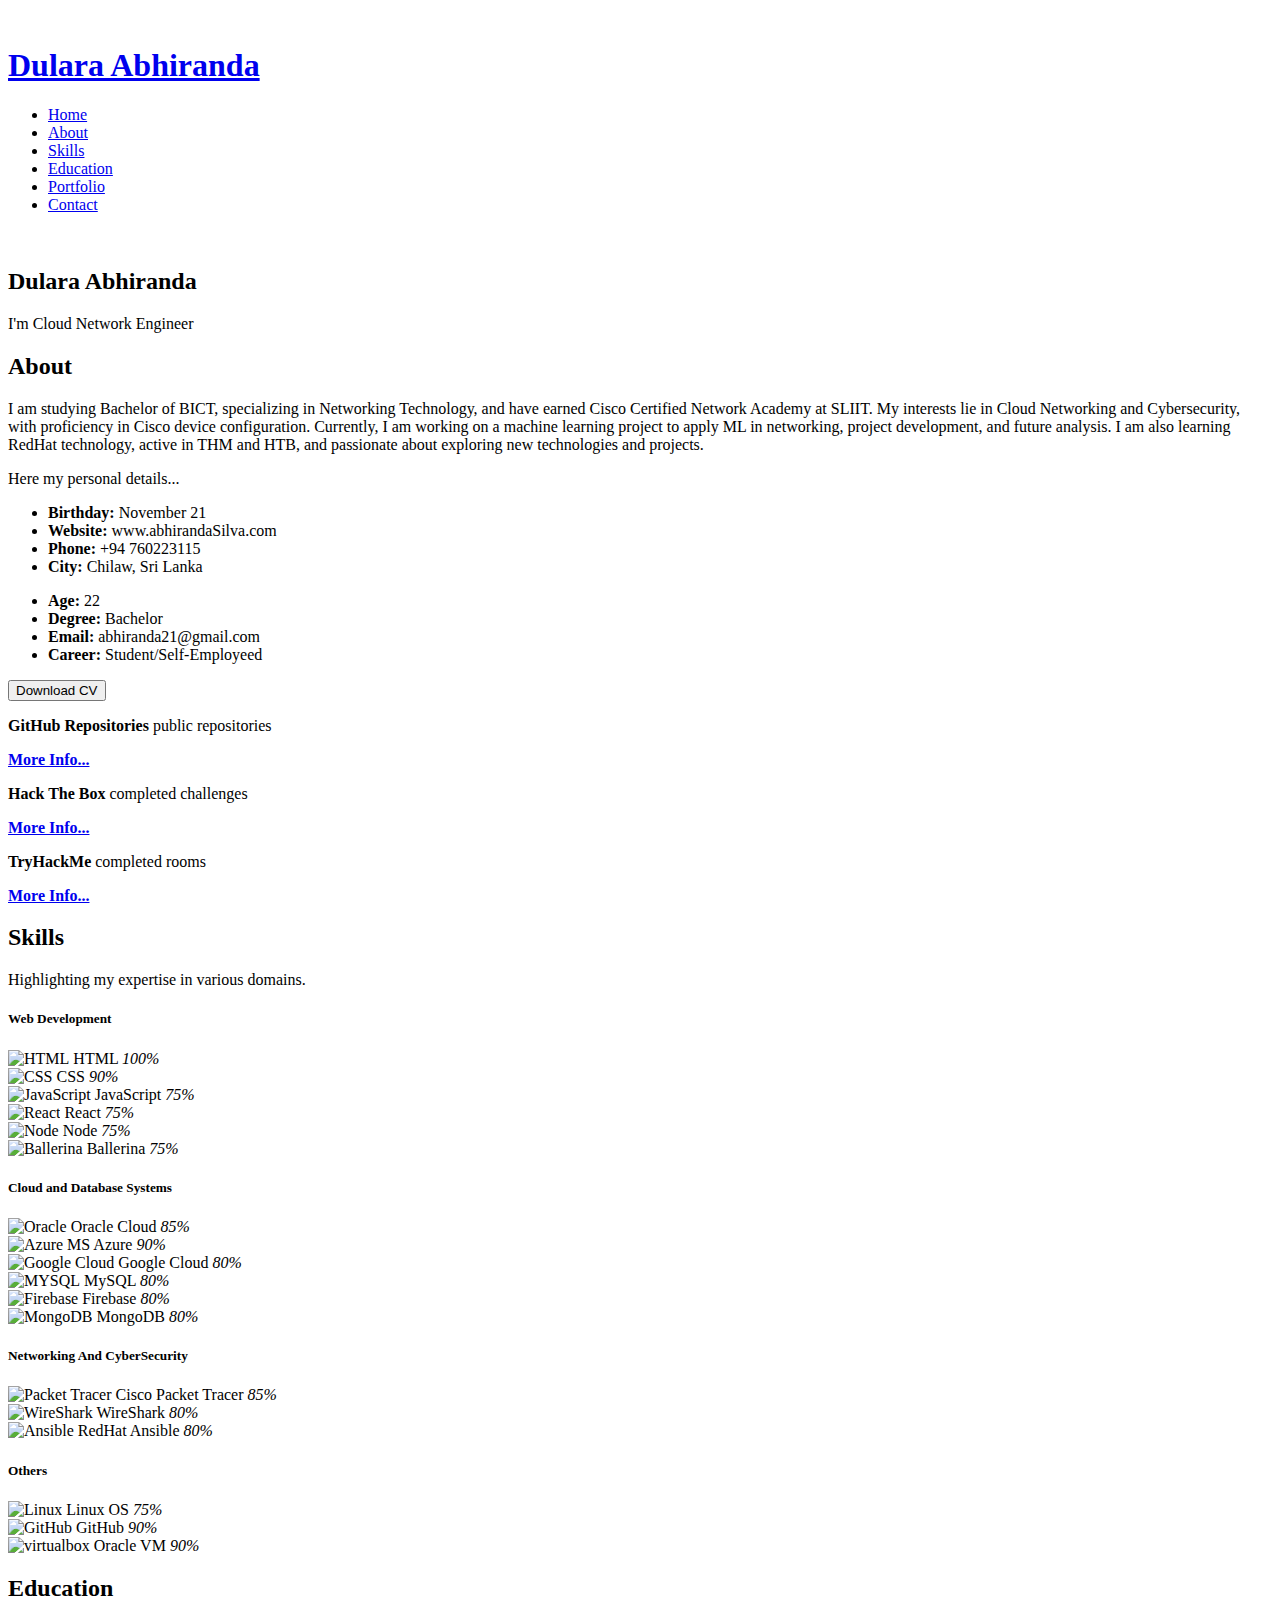
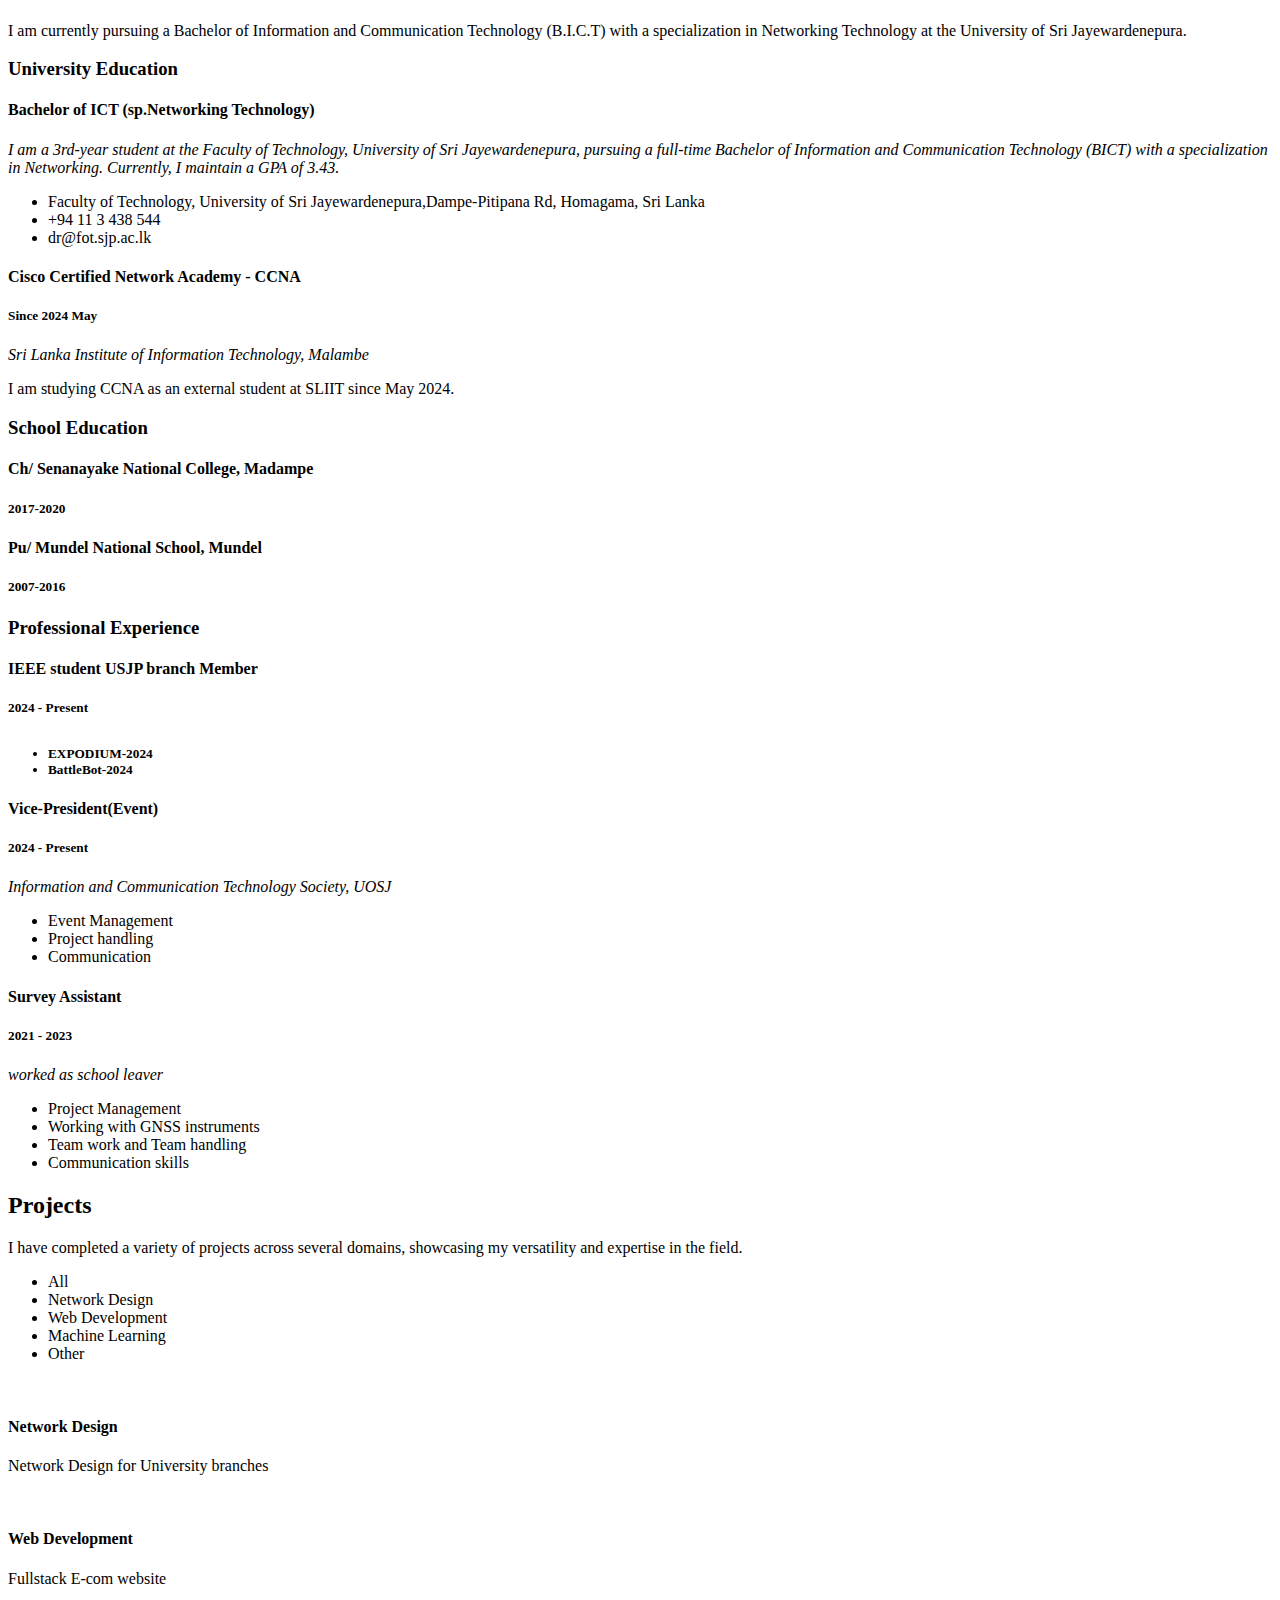
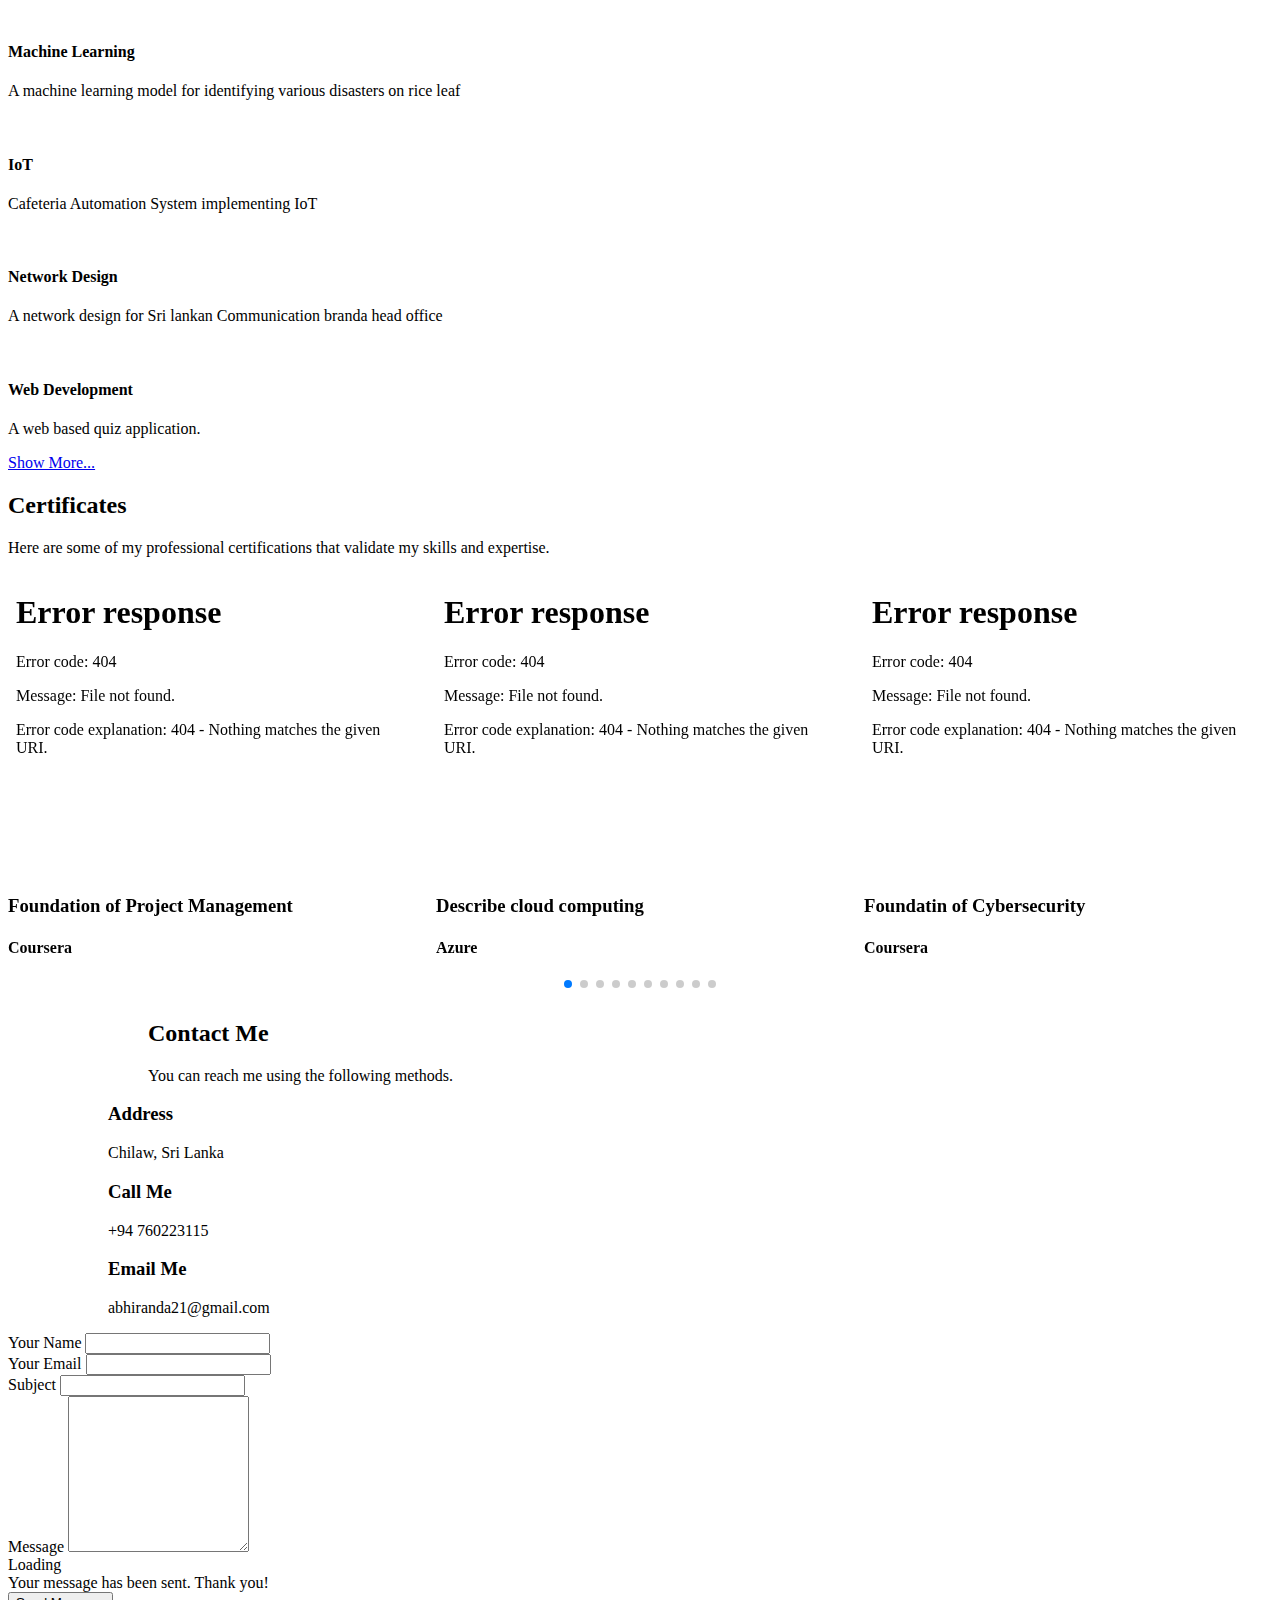
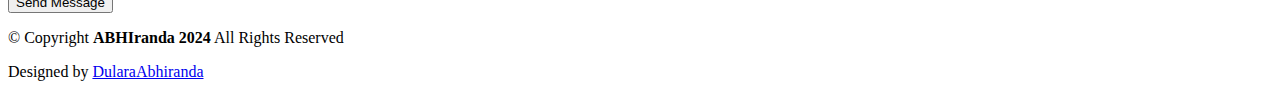
==== index.html @ ed1c3427 "Add files via upload" ====
<!DOCTYPE html>
<html lang="en">

<head>
  <meta charset="utf-8">
  <meta content="width=device-width, initial-scale=1.0" name="viewport">
  <title>Dulara Abhiranda</title>
  <meta content="" name="description">
  <meta content="" name="keywords">

  <!-- Favicons -->
  <link href="assets/img/letterD.png" rel="icon">
  <link href="assets/img/letterD.png" rel="letterD">

  <!-- Fonts -->
  <link href="https://fonts.googleapis.com" rel="preconnect">
  <link href="https://fonts.gstatic.com" rel="preconnect" crossorigin>
  <link href="https://fonts.googleapis.com/css2?family=Roboto:ital,wght@0,100;0,300;0,400;0,500;0,700;0,900;1,100;1,300;1,400;1,500;1,700;1,900&family=Poppins:ital,wght@0,100;0,200;0,300;0,400;0,500;0,600;0,700;0,800;0,900;1,100;1,200;1,300;1,400;1,500;1,600;1,700;1,800;1,900&family=Raleway:ital,wght@0,100;0,200;0,300;0,400;0,500;0,600;0,700;0,800;0,900;1,100;1,200;1,300;1,400;1,500;1,600;1,700;1,800;1,900&display=swap" rel="stylesheet">

  <!-- Vendor CSS Files -->
  <link href="assets/vendor/bootstrap/css/bootstrap.min.css" rel="stylesheet">
  <link href="assets/vendor/bootstrap-icons/bootstrap-icons.css" rel="stylesheet">
  <link href="assets/vendor/aos/aos.css" rel="stylesheet">
  <link href="assets/vendor/glightbox/css/glightbox.min.css" rel="stylesheet">
  <link href="assets/vendor/swiper/swiper-bundle.min.css" rel="stylesheet">

  <!-- Main CSS File -->
  <link href="assets/css/main.css" rel="stylesheet">

  <link rel="stylesheet" href="https://cdn.rawgit.com/michalsnik/aos/2.1.1/dist/aos.css" />

  <link rel="stylesheet" href="https://unpkg.com/swiper/swiper-bundle.min.css" />
  <script src="https://unpkg.com/swiper/swiper-bundle.min.js"></script>



</head>

<body class="index-page">

  <header id="header" class="header dark-background d-flex flex-column">
    <i class="header-toggle d-xl-none bi bi-list"></i>

    <div class="profile-img">
      <img src="assets/img/my-profile-img.jpg" alt="" class="img-fluid rounded-circle">
    </div>

    <a href="index.html" class="logo d-flex align-items-center justify-content-center">
      <!-- Uncomment the line below if you also wish to use an image logo -->
      <!-- <img src="assets/img/logo.png" alt=""> -->
      <h1 class="sitename">Dulara Abhiranda</h1>
    </a>

    <div class="social-links text-center">
      <a href="https://www.linkedin.com/in/dularaabhiranda21/" class="linkedin"><i class="bi bi-linkedin"></i></a>
      <a href="https://github.com/DularaAbhiranda" class="github"><i class="bi bi-github"></i></a>
      <a href="https://www.facebook.com/md.abhi.14418" class="facebook"><i class="bi bi-facebook"></i></a>
    </div>

    <nav id="navmenu" class="navmenu">
      <ul>
        <li><a href="#hero" class="active"><i class="bi bi-house navicon"></i>Home</a></li>
        <li><a href="#about"><i class="bi bi-person navicon"></i> About</a></li>
        <li><a href="#skills"><i class="bi bi-gear-fill navicon"></i> Skills</a></li>
        <li><a href="#resume"><i class="bi bi-file-earmark-text navicon"></i> Education</a></li>
        <li><a href="#portfolio"><i class="bi bi-briefcase-fill navicon"></i> Portfolio</a></li>
        <li><a href="#contact"><i class="bi bi-telephone-fill navicon"></i> Contact</a></li>
      </ul>
    </nav>

  </header>

  <main class="main">

    <!-- Hero Section -->
    <section id="hero" class="hero section dark-background">

      <img src="assets/img/hero-bg.jpg" alt="" data-aos="fade-in" class="">

      <div class="container" data-aos="fade-up" data-aos-delay="100">
        <h2>Dulara Abhiranda</h2>
        <p>I'm <span class="typed" data-typed-items="Cloud Network Engineer, Developer, Machine Learning Enthusiast, THM & HTB Player">Cloud Network Engineer</span><span class="typed-cursor typed-cursor--blink" aria-hidden="true"></span><span class="typed-cursor typed-cursor--blink" aria-hidden="true"></span></p>
      </div>

    </section><!-- /Hero Section -->

    <!-- About Section -->
    <section id="about" class="about section">

      <!-- Section Title -->
      <div class="container section-title" data-aos="fade-up">
        <h2>About</h2>
        <p>I am studying Bachelor of BICT, specializing in Networking Technology, and have earned Cisco Certified Network Academy at SLIIT. 
          My interests lie in Cloud Networking and Cybersecurity, with proficiency in Cisco device configuration. Currently, I am working on a machine learning project to apply 
          ML in networking, project development, and future analysis. I am also learning RedHat technology, active in THM and HTB, and passionate about exploring new technologies 
          and projects.</p>
      </div>
      <!-- End Section Title -->

      <div class="container" data-aos="fade-up" data-aos-delay="100">

        <div class="row gy-5 justify-content-center">
          <div class="col-lg-20 content">
            <p class="fst-italic py-3">
              Here my personal details...
            </p>
            <div class="row">
              <div class="col-lg-4">
                <ul>
                  <li><i class="bi bi-chevron-right"></i> <strong>Birthday:</strong> <span>November 21</span></li>
                  <li><i class="bi bi-chevron-right"></i> <strong>Website:</strong> <span>www.abhirandaSilva.com</span></li>
                  <li><i class="bi bi-chevron-right"></i> <strong>Phone:</strong> <span>+94 760223115</span></li>
                  <li><i class="bi bi-chevron-right"></i> <strong>City:</strong> <span>Chilaw, Sri Lanka</span></li>
                </ul>
              </div>
              <div class="col-lg-6">
                <ul>
                  <li><i class="bi bi-chevron-right"></i> <strong>Age:</strong> <span>22</span></li>
                  <li><i class="bi bi-chevron-right"></i> <strong>Degree:</strong> <span>Bachelor</span></li>
                  <li><i class="bi bi-chevron-right"></i> <strong>Email:</strong> <span>abhiranda21@gmail.com</span></li>
                  <li><i class="bi bi-chevron-right"></i> <strong>Career:</strong> <span>Student/Self-Employeed</span></li>
                </ul>
              </div>
            </div>
            <p class="py-2 text-center">
              <a href="assets/Dulara Abhiranda.pdf" download="Dulara Abhiranda CV" class="download-btn">
                  <button class="btn-download">Download CV</button>
              </a>
            </p>
                     
          </div>
        </div>

      </div>

    </section>
    <!-- /About Section -->

     <!-- Stats Section -->
      <section id="stats" class="stats section">
        <div class="container" data-aos="fade-up" data-aos-delay="100">
          <div class="row gy-4">
            <div class="col-lg-4 col-md-6">
              <div class="stats-item">
                <i class="bi bi-github"></i>
                <span data-purecounter-start="0" data-purecounter-end="34" data-purecounter-duration="1" class="purecounter"></span>
                <p><strong>GitHub Repositories</strong> <span>public repositories</span></p>
                <p><strong><a href="https://github.com/DularaAbhiranda?tab=repositories">More Info...</a></strong> 

              </div>
            </div><!-- End GitHub Stats Item -->

            <div class="col-lg-4 col-md-6">
              <div class="stats-item">
                <i class="bi bi-box"></i>
                <span data-purecounter-start="0" data-purecounter-end="10" data-purecounter-duration="1" class="purecounter"></span>
                <p><strong>Hack The Box</strong> <span>completed challenges</span></p>
                <p><strong><a href="https://academy.hackthebox.com/my-certificates">More Info...</a></strong> 
              </div>
            </div><!-- End Hack The Box Stats Item -->

            <div class="col-lg-4 col-md-6">
              <div class="stats-item">
                <i class="bi bi-lightbulb"></i>
                <span data-purecounter-start="0" data-purecounter-end="5" data-purecounter-duration="1" class="purecounter"></span>
                <p><strong>TryHackMe</strong> <span>completed rooms</span></p>
                <p><strong><a href="https://tryhackme.com/r/p/Abhiranda">More Info...</a></strong> 
              </div>
            </div><!-- End TryHackMe Stats Item -->
          </div>
        </div>
      </section>
    <!-- /Stats Section -->

    <!-- /Stats Section -->


    <!-- Skills Section -->

    <section id="skills" class="skills section light-background">
      <!-- Section Title -->
      <div class="container section-title" data-aos="fade-up">
        <h2>Skills</h2>
        <p>Highlighting my expertise in various domains.</p>
      </div><!-- End Section Title -->

      <div class="container" data-aos="fade-up" data-aos-delay="100">
        <div class="row skills-content skills-animation">
          <!-- Web Development Card -->
          <div class="col-lg-6">
            <div class="card skill-card">
              <div class="card-body">
                <h5 class="card-title">Web Development</h5>
                <div class="progress">
                  <span class="skill">
                    <img src="assets/img/icons/html.png" alt="HTML" class="skill-logo">
                    <span>HTML</span> 
                    <i class="val">100%</i>
                  </span>
                  <div class="progress-bar-wrap">
                    <div class="progress-bar" role="progressbar" aria-valuenow="100" aria-valuemin="0" aria-valuemax="100"></div>
                  </div>
                </div>
                <div class="progress">
                  <span class="skill">
                    <img src="assets/img/icons/CSS.png" alt="CSS" class="skill-logo">
                    <span>CSS</span> 
                    <i class="val">90%</i>
                  </span>
                  <div class="progress-bar-wrap">
                    <div class="progress-bar" role="progressbar" aria-valuenow="90" aria-valuemin="0" aria-valuemax="100"></div>
                  </div>
                </div>
                <div class="progress">
                  <span class="skill">
                    <img src="assets/img/icons/java-script.png" alt="JavaScript" class="skill-logo">
                    <span>JavaScript</span> 
                    <i class="val">75%</i>
                  </span>
                  <div class="progress-bar-wrap">
                    <div class="progress-bar" role="progressbar" aria-valuenow="75" aria-valuemin="0" aria-valuemax="100"></div>
                  </div>
                </div>
                <div class="progress">
                  <span class="skill">
                    <img src="assets/img/icons/React.png" alt="React" class="skill-logo">
                    <span>React</span> 
                    <i class="val">75%</i>
                  </span>
                  <div class="progress-bar-wrap">
                    <div class="progress-bar" role="progressbar" aria-valuenow="75" aria-valuemin="0" aria-valuemax="100"></div>
                  </div>
                </div>
                <div class="progress">
                  <span class="skill">
                    <img src="assets/img/icons/node-js.png" alt="Node" class="skill-logo">
                    <span>Node</span> 
                    <i class="val">75%</i>
                  </span>
                  <div class="progress-bar-wrap">
                    <div class="progress-bar" role="progressbar" aria-valuenow="75" aria-valuemin="0" aria-valuemax="100"></div>
                  </div>
                </div>
                <div class="progress">
                  <span class="skill">
                    <img src="assets/img/icons/" alt="Ballerina" class="skill-logo">
                    <span>Ballerina</span> 
                    <i class="val">75%</i>
                  </span>
                  <div class="progress-bar-wrap">
                    <div class="progress-bar" role="progressbar" aria-valuenow="75" aria-valuemin="0" aria-valuemax="100"></div>
                  </div>
                </div>
              </div>
            </div>
          </div>
          <!-- End Web Development Card -->

          <!-- Cloud Card -->
          <div class="col-lg-6">
            <div class="card skill-card">
              <div class="card-body">
                <h5 class="card-title">Cloud and Database Systems</h5>
                <div class="progress">
                  <span class="skill">
                    <img src="assets/img/icons/oracle.png" alt="Oracle" class="skill-logo">
                    <span>Oracle Cloud</span> 
                    <i class="val">85%</i>
                  </span>
                  <div class="progress-bar-wrap">
                    <div class="progress-bar" role="progressbar" aria-valuenow="85" aria-valuemin="0" aria-valuemax="100"></div>
                  </div>
                </div>
                <div class="progress">
                  <span class="skill">
                    <img src="assets/img/icons/azure.png" alt="Azure" class="skill-logo">
                    <span>MS Azure</span> 
                    <i class="val">90%</i>
                  </span>
                  <div class="progress-bar-wrap">
                    <div class="progress-bar" role="progressbar" aria-valuenow="90" aria-valuemin="0" aria-valuemax="100"></div>
                  </div>
                </div>
                <div class="progress">
                  <span class="skill">
                    <img src="assets/img/icons/google-cloud.png" alt="Google Cloud" class="skill-logo">
                    <span>Google Cloud</span> 
                    <i class="val">80%</i>
                  </span>
                  <div class="progress-bar-wrap">
                    <div class="progress-bar" role="progressbar" aria-valuenow="80" aria-valuemin="0" aria-valuemax="100"></div>
                  </div>
                </div>
                <div class="progress">
                  <span class="skill">
                    <img src="assets/img/icons/mysql.png" alt="MYSQL" class="skill-logo">
                    <span>MySQL</span> 
                    <i class="val">80%</i>
                  </span>
                  <div class="progress-bar-wrap">
                    <div class="progress-bar" role="progressbar" aria-valuenow="80" aria-valuemin="0" aria-valuemax="100"></div>
                  </div>
                </div>
                <div class="progress">
                  <span class="skill">
                    <img src="assets/img/icons/Firebase.png" alt="Firebase" class="skill-logo">
                    <span>Firebase</span> 
                    <i class="val">80%</i>
                  </span>
                  <div class="progress-bar-wrap">
                    <div class="progress-bar" role="progressbar" aria-valuenow="80" aria-valuemin="0" aria-valuemax="100"></div>
                  </div>
                </div>
                <div class="progress">
                  <span class="skill">
                    <img src="assets/img/icons/MongoDB_Logo.svg" alt="MongoDB" class="skill-logo">
                    <span>MongoDB</span> 
                    <i class="val">80%</i>
                  </span>
                  <div class="progress-bar-wrap">
                    <div class="progress-bar" role="progressbar" aria-valuenow="80" aria-valuemin="0" aria-valuemax="100"></div>
                  </div>
                </div>
              </div>
            </div>
          </div>
          <!-- End Cloud Service Card -->

          <!-- Networking Card -->
          <div class="col-lg-6">
            <div class="card skill-card">
              <div class="card-body">
                <h5 class="card-title">Networking And CyberSecurity</h5>
                <div class="progress">
                  <span class="skill">
                    <img src="assets/\img/icons/packet tracer.png " alt="Packet Tracer" class="skill-logo">
                    <span>Cisco Packet Tracer</span> 
                    <i class="val">85%</i>
                  </span>
                  <div class="progress-bar-wrap">
                    <div class="progress-bar" role="progressbar" aria-valuenow="85" aria-valuemin="0" aria-valuemax="100"></div>
                  </div>
                </div>
                <div class="progress">
                  <span class="skill">
                    <img src="assets/img/icons/64px-Wireshark_icon_new.png" alt="WireShark" class="skill-logo">
                    <span>WireShark</span> 
                    <i class="val">80%</i>
                  </span>
                  <div class="progress-bar-wrap">
                    <div class="progress-bar" role="progressbar" aria-valuenow="80" aria-valuemin="0" aria-valuemax="100"></div>
                  </div>
                </div>
                <div class="progress">
                  <span class="skill">
                    <img src="assets/img/icons/red-hat-ansible-vector-logo.svg" alt="Ansible" class="skill-logo">
                    <span>RedHat Ansible</span> 
                    <i class="val">80%</i>
                  </span>
                  <div class="progress-bar-wrap">
                    <div class="progress-bar" role="progressbar" aria-valuenow="80" aria-valuemin="0" aria-valuemax="100"></div>
                  </div>
                </div>
              </div>
            </div>
          </div>
          <!-- Networking Card -->

          <!-- Others Card -->
          <div class="col-lg-6">
            <div class="card skill-card">
              <div class="card-body">
                <h5 class="card-title">Others</h5>
                <div class="progress">
                  <span class="skill">
                    <img src="assets/img/icons/linux.png" alt="Linux" class="skill-logo">
                    <span>Linux OS</span> 
                    <i class="val">75%</i>
                  </span>
                  <div class="progress-bar-wrap">
                    <div class="progress-bar" role="progressbar" aria-valuenow="75" aria-valuemin="0" aria-valuemax="100"></div>
                  </div>
                </div>
                <div class="progress">
                  <span class="skill">
                    <img src="assets/img/icons/github.png" alt="GitHub" class="skill-logo">
                    <span>GitHub</span> 
                    <i class="val">90%</i>
                  </span>
                  <div class="progress-bar-wrap">
                    <div class="progress-bar" role="progressbar" aria-valuenow="90" aria-valuemin="0" aria-valuemax="100"></div>
                  </div>
                </div>
                <div class="progress">
                  <span class="skill">
                    <img src="assets/img/icons/virtualbox.png" alt="virtualbox" class="skill-logo">
                    <span>Oracle VM</span> 
                    <i class="val">90%</i>
                  </span>
                  <div class="progress-bar-wrap">
                    <div class="progress-bar" role="progressbar" aria-valuenow="90" aria-valuemin="0" aria-valuemax="100"></div>
                  </div>
                </div>
              </div>
            </div>
          </div><!-- End Others Card -->
        </div>
      </div>
    </section>
    
    <!-- /Skills Section -->


    <!-- Resume Section -->
    <section id="resume" class="resume section">

      <!-- Section Title -->
      <div class="container section-title" data-aos="fade-up">
        <h2>Education</h2>
        <p>I am currently pursuing a Bachelor of Information and Communication Technology (B.I.C.T) with a specialization in Networking Technology at the University of Sri Jayewardenepura.</p>
      </div><!-- End Section Title -->

      <div class="container">

        <div class="row">

          <div class="col-lg-6" data-aos="fade-up" data-aos-delay="100">
            <h3 class="resume-title">University Education</h3>

            <!-- BICT Resume Item -->
            <div class="resume-item pb-0">
              <h4><b>Bachelor of ICT (sp.Networking Technology)</b></h4>
              <p><em>I am a 3rd-year student at the Faculty of Technology, University of Sri Jayewardenepura, pursuing a full-time Bachelor of Information and Communication Technology (BICT) with a specialization in Networking. Currently, I maintain a GPA of 3.43.</em></p>
              <ul>
                <li>Faculty of Technology, University of Sri Jayewardenepura,Dampe-Pitipana Rd, Homagama, Sri Lanka</li>
                <li>+94 11 3 438 544</li>
                <li>dr@fot.sjp.ac.lk</li>
              </ul>
            </div>
            <!-- BICT Resume Item -->

            <!-- Cisco Resume Item -->
            <div class="resume-item">
              <h4><b>Cisco Certified Network Academy - CCNA</b></h4>
              <h5>Since 2024 May</h5>
              <p><em>Sri Lanka Institute of Information Technology, Malambe </em></p>
              <p>I am studying CCNA as an external student at SLIIT since May 2024.</p>
            </div>
            <!-- Cisco Resume Item -->

            <!-- School Resume Item -->
            <h3 class="resume-title">School Education</h3>

            <div class="resume-item">
              <h4>Ch/ Senanayake National College, Madampe</h4>
              <h5>2017-2020</h5>
            </div>
            <div class="resume-item">
              <h4>Pu/ Mundel National School, Mundel</h4>
              <h5>2007-2016</h5>
            </div>
            <!-- School Resume Item -->

          </div>

          <div class="col-lg-6" data-aos="fade-up" data-aos-delay="200">
            <h3 class="resume-title">Professional Experience</h3>
            <!-- SelfEmployee Resume Item -->
            <div class="resume-item">
              <h4>IEEE student USJP branch Member</h4>
              <h5>2024 - Present
                <br>
                <ul>
                  <br>
                  <li>EXPODIUM-2024</li>
                  <li>BattleBot-2024</li>
                </ul>
              </h5>
            </div>
            <!-- SelfEmployee Resume Item -->

            <!-- SelfEmployee Resume Item -->
            <div class="resume-item">
              <h4>Vice-President(Event)</h4>
              <h5>2024 - Present</h5>
              <p><em>Information and Communication Technology Society, UOSJ</em></p>
              <ul>
                <li>Event Management</li>
                <li>Project handling </li>
                <li>Communication</li>
              </ul>
            </div>
            <!-- SelfEmployee Resume Item -->

            <!-- Survey Assistant Resume Item -->
            <div class="resume-item">
              <h4>Survey Assistant</h4>
              <h5>2021 - 2023</h5>
              <p><em>worked as school leaver</em></p>
              <ul>
                <li>Project Management</li>
                <li>Working with GNSS instruments</li>
                <li>Team work and Team handling</li>
                <li>Communication skills</li>
              </ul>
            </div>
            <!-- Survey Assistant Resume Item -->

          </div>

        </div>

      </div>

    </section><!-- /Resume Section -->


    <!-- Portfolio Section -->
    <section id="portfolio" class="portfolio section light-background">
      <div class="container section-title" data-aos="fade-up">
          <h2>Projects</h2>
          <p>I have completed a variety of projects across several domains, showcasing my versatility and expertise in the field.</p>
      </div><!-- End Section Title -->

      <div class="container">
          <ul class="portfolio-filters isotope-filters" data-aos="fade-up" data-aos-delay="100">
              <li data-filter="*" class="filter-active">All</li>
              <li data-filter=".filter-app">Network Design</li>
              <li data-filter=".filter-product">Web Development</li>
              <li data-filter=".filter-branding">Machine Learning</li>
              <li data-filter=".filter-books">Other</li>
          </ul><!-- End Portfolio Filters -->

          <div class="row gy-4 isotope-container" data-aos="fade-up" data-aos-delay="200">

            <div class="col-lg-4 col-md-6 portfolio-item isotope-item filter-app">
              <div class="portfolio-content h-100">
                <img src="assets/img/portfolio/Stramlining-Campus-Connectivity.jpg" class="img-fluid portfolio-image" alt="">
                <div class="portfolio-info">
                  <h4>Network Design</h4>
                  <p>Network Design for University branches</p>
                  <a href="assets/img/portfolio/Stramlining-Campus-Connectivity.jpg" title="Stramlining-Campus-Connectivity" data-gallery="portfolio-gallery-app" class="glightbox preview-link"><i class="bi bi-zoom-in"></i></a>
                  <a href="https://github.com/DularaAbhiranda/Stramlining-Campus-Connectivity" title="More Details" class="details-link"><i class="bi bi-link-45deg"></i></a>
                </div>
              </div>
            </div><!-- End Portfolio Item -->
            
            <div class="col-lg-4 col-md-6 portfolio-item isotope-item filter-product">
              <div class="portfolio-content h-100">
                <img src="assets/img/portfolio/ceyloccation.jpg" class="img-fluid portfolio-image" alt="">
                <div class="portfolio-info">
                  <h4>Web Development</h4>
                  <p>Fullstack E-com website</p>
                  <a href="assets/img/portfolio/ceyloccation.jpg" title="Ceyloccation.lk" data-gallery="portfolio-gallery-product" class="glightbox preview-link"><i class="bi bi-zoom-in"></i></a>
                  <a href="https://github.com/DularaAbhiranda/Ceyloccation" title="More Details" class="details-link"><i class="bi bi-link-45deg"></i></a>
                </div>
              </div>
            </div><!-- End Portfolio Item -->

            <div class="col-lg-4 col-md-6 portfolio-item isotope-item filter-branding">
              <div class="portfolio-content h-100">
                <img src="assets/img/portfolio/Rice-Leaf-Disease-Detection-Model.jpg" class="img-fluid portfolio-image" alt="">
                <div class="portfolio-info">
                  <h4>Machine Learning</h4>
                  <p>A machine learning model for identifying various disasters on rice leaf</p>
                  <a href="assets/img/portfolio/Rice-Leaf-Disease-Detection-Model.jpg" title="Rice-Leaf-Disease-Detection-Model" data-gallery="portfolio-gallery-branding" class="glightbox preview-link"><i class="bi bi-zoom-in"></i></a>
                  <a href="https://github.com/DularaAbhiranda/Rice-Leaf-Disease-Detection-Model" title="More Details" class="details-link"><i class="bi bi-link-45deg"></i></a>
                </div>
              </div>
            </div><!-- End Portfolio Item -->

            
            <div class="col-lg-4 col-md-6 portfolio-item isotope-item filter-books">
              <div class="portfolio-content h-100">
                <img src="assets/img/portfolio/Cafeteria Automation System.jpg" class="img-fluid portfolio-image" alt="">
                <div class="portfolio-info">
                  <h4>IoT</h4>
                  <p>Cafeteria Automation System implementing IoT</p>
                  <a href="assets/img/portfolio/Cafeteria Automation System.jpg" title="Cafeteria Automation System" data-gallery="portfolio-gallery-book" class="glightbox preview-link"><i class="bi bi-zoom-in"></i></a>
                  <a href="https://www.linkedin.com/posts/dularaabhiranda21_smartcafeteria-automation-digitalcontrolsystem-activity-7178119664500158465-lKdV?utm_source=share&utm_medium=member_desktop" title="More Details" class="details-link"><i class="bi bi-link-45deg"></i></a>
                </div>
              </div>
            </div><!-- End Portfolio Item -->

            <div class="col-lg-4 col-md-6 portfolio-item isotope-item filter-app">
              <div class="portfolio-content h-100">
                <img src="assets/img/portfolio/ceylonTel.jpg" class="img-fluid portfolio-image" alt="">
                <div class="portfolio-info">
                  <h4>Network Design</h4>
                  <p>A network design for Sri lankan Communication branda head office</p>
                  <a href="assets/img/portfolio/ceylonTel.jpg" title="CeylonTel office network Design" data-gallery="portfolio-gallery-app" class="glightbox preview-link"><i class="bi bi-zoom-in"></i></a>
                  <a href="portfolio-details.html" title="More Details" class="details-link"><i class="bi bi-link-45deg"></i></a>
                </div>
              </div>
            </div><!-- End Portfolio Item -->

            <div class="col-lg-4 col-md-6 portfolio-item isotope-item filter-product">
              <div class="portfolio-content h-100">
                <img src="assets/img/portfolio/quizApp.jpg" class="img-fluid portfolio-image" alt="">
                <div class="portfolio-info">
                  <h4>Web Development</h4>
                  <p>A web based quiz application.</p>
                  <a href="assets/img/portfolio/quizApp.jpg" title="Quiz Application" data-gallery="portfolio-gallery-product" class="glightbox preview-link"><i class="bi bi-zoom-in"></i></a>
                  <a href="https://github.com/DularaAbhiranda/Quiz-App" title="More Details" class="details-link"><i class="bi bi-link-45deg"></i></a>
                </div>
              </div>
            </div><!-- End Portfolio Item -->

            <div class="col-lg-4 col-md-6 portfolio-item isotope-item filter-branding">
              <div class="portfolio-content h-100">
                <img src="assets/img/portfolio/cvskillextractor.jpg" class="img-fluid portfolio-image" alt="">
                <div class="portfolio-info">
                  <h4>Machine Learning</h4>
                  <p>A machine learning model for CV skills extracting</p>
                  <a href="assets/img/portfolio/cvskillextractor.jpg" title="A machine learning model for CV skills extracting" data-gallery="portfolio-gallery-branding" class="glightbox preview-link"><i class="bi bi-zoom-in"></i></a>
                  <a href="https://github.com/DularaAbhiranda/CV-Skill-Extractor" title="More Details" class="details-link"><i class="bi bi-link-45deg"></i></a>
                </div>
              </div>
            </div><!-- End Portfolio Item -->

            <div class="col-lg-4 col-md-6 portfolio-item isotope-item filter-books">
              <div class="portfolio-content h-100">
                <img src="assets/img/portfolio/ansible.jpg" class="img-fluid portfolio-image" alt="">
                <div class="portfolio-info">
                  <h4>RedHat Ansible Playbook</h4>
                  <p>Network Automation and work with RedHat Ansible Playbook</p>
                  <a href="assets/img/portfolio/ansible.jpg" title="Branding 2" data-gallery="portfolio-gallery-book" class="glightbox preview-link"><i class="bi bi-zoom-in"></i></a>
                  <a href="https://github.com/DularaAbhiranda/Network-Monitoring-using-Ansible" title="More Details" class="details-link"><i class="bi bi-link-45deg"></i></a>
                </div>
              </div>
            </div><!-- End Portfolio Item -->

            <div class="col-lg-4 col-md-6 portfolio-item isotope-item filter-app">
              <div class="portfolio-content h-100">
                <img src="assets/img/portfolio/enterprise network.jpg" class="img-fluid portfolio-image" alt="">
                <div class="portfolio-info">
                  <h4>Network Design</h4>
                  <p>Up Comming Enterpirses Network.....</p>
                  <a href="assets/img/portfolio/enterprise network.jpg" title="Comming Soon" data-gallery="portfolio-gallery-app" class="glightbox preview-link"><i class="bi bi-zoom-in"></i></a>
                  <a href="#" title="More Details" class="details-link"><i class="bi bi-link-45deg"></i></a>
                </div>
              </div>
            </div><!-- End Portfolio Item -->

            <div class="col-lg-4 col-md-6 portfolio-item isotope-item filter-product">
              <div class="portfolio-content h-100">
                <img src="assets/img/portfolio/universaladventure.jpg" class="img-fluid portfolio-image" alt="">
                <div class="portfolio-info">
                  <h4>Web Development</h4>
                  <p>Universal-Adventure-Web-Page</p>
                  <a href="assets/img/portfolio/universaladventure.jpg" title="Universal Adventure responsive web page" data-gallery="portfolio-gallery-product" class="glightbox preview-link"><i class="bi bi-zoom-in"></i></a>
                  <a href="https://github.com/DularaAbhiranda/Universal-Adventure-Web-Page" title="More Details" class="details-link"><i class="bi bi-link-45deg"></i></a>
                </div>
              </div>
            </div><!-- End Portfolio Item -->

            <div class="col-lg-4 col-md-6 portfolio-item isotope-item filter-branding">
              <div class="portfolio-content h-100">
                <img src="assets/img/portfolio/invisiblecloak.jpg" class="img-fluid portfolio-image" alt="">
                <div class="portfolio-info">
                  <h4>Machine Learning</h4>
                  <p>Harry-Poter-Invisible-Cloak </p>
                  <a href="assets/img/portfolio/invisiblecloak.jpg" title="Simple ML model" data-gallery="portfolio-gallery-branding" class="glightbox preview-link"><i class="bi bi-zoom-in"></i></a>
                  <a href="https://github.com/DularaAbhiranda?tab=repositories" title="More Details" class="details-link"><i class="bi bi-link-45deg"></i></a>
                </div>
              </div>
            </div><!-- End Portfolio Item -->

            <div class="col-lg-4 col-md-6 portfolio-item isotope-item filter-books">
              <div class="portfolio-content h-100">
                <img src="assets/img/portfolio/snakegame.jpg" class="img-fluid portfolio-image" alt="">
                <div class="portfolio-info">
                  <h4>Simple Game</h4>
                  <p>Snake Game</p>
                  <a href="assets/img/portfolio/snakegame.jpg" title="Snake Game" data-gallery="portfolio-gallery-book" class="glightbox preview-link"><i class="bi bi-zoom-in"></i></a>
                  <a href="https://github.com/DularaAbhiranda/Snake-Game" title="More Details" class="details-link"><i class="bi bi-link-45deg"></i></a>
                </div>
              </div>
            </div><!-- End Portfolio Item -->

      </div><!-- End Portfolio Container -->

            <div class="col-12 text-center">
              <a href="javascript:void(0);" id="loadMore" class="load-more-text">Show More...</a>
            </div>
      </div>
  </section>
  <!-- /Portfolio Section -->



<!-- Certificates Section -->
<section id="certificates" class="certificates section light-background">
  <!-- Section Title -->
  <div class="container section-title" data-aos="fade-up">
      <h2>Certificates</h2>
      <p>Here are some of my professional certifications that validate my skills and expertise.</p>
  </div><!-- End Section Title -->

  <div class="container" data-aos="fade-up" data-aos-delay="100">
      <div class="swiper init-swiper">
          <div class="swiper-wrapper">

                <!-- Certificate Item with PDF (Embedded without Gray Bar) -->
                <div class="swiper-slide">
                  <div class="certificate-item">
                      <iframe src="assets/Certificates/Foundation of Project Management.pdf#toolbar=0" width="100%" height="300px" style="border: none;"></iframe>
                      <h3>Foundation of Project Management</h3>
                      <h4>Coursera</h4>
                  </div>
              </div><!-- End Certificate Item -->

              <!-- Certificate Item with PDF (Embedded without Gray Bar) -->
              <div class="swiper-slide">
                  <div class="certificate-item">
                      <iframe src="assets/Certificates/Describe cloud computing.pdf#toolbar=0" width="100%" height="300px" style="border: none;"></iframe>
                      <h3>Describe cloud computing</h3>
                      <h4>Azure</h4>
                  </div>
              </div><!-- End Certificate Item -->

              <!-- Certificate Item with PDF (Embedded without Gray Bar) -->
              <div class="swiper-slide">
                <div class="certificate-item">
                    <iframe src="assets/Certificates/Foundatin of Cybersecurity.pdf#toolbar=0" width="100%" height="300px" style="border: none;"></iframe>
                    <h3>Foundatin of Cybersecurity</h3>
                    <h4>Coursera</h4>
                </div>
            </div><!-- End Certificate Item -->

            <!-- Certificate Item with PDF (Embedded without Gray Bar) -->
            <div class="swiper-slide">
              <div class="certificate-item">
                  <iframe src="assets/Certificates/Fundamental of Ansible.pdf#toolbar=0" width="100%" height="300px" style="border: none;"></iframe>
                  <h3>Fundamental of Ansible</h3>
                  <h4>Coursera</h4>
              </div>
            </div><!-- End Certificate Item -->

            <!-- Certificate Item with PDF (Embedded without Gray Bar) -->
            <div class="swiper-slide">
              <div class="certificate-item">
                  <iframe src="assets/Certificates/Wiresshark for Beginners_TCP IP Protocol Fundamentals.pdf#toolbar=0" width="100%" height="300px" style="border: none;"></iframe>
                  <h3>Wiresshark for Beginners</h3>
                  <h4>Coursera</h4>
              </div>
            </div><!-- End Certificate Item -->

            <!-- Certificate Item with PDF (Embedded without Gray Bar) -->
            <div class="swiper-slide">
              <div class="certificate-item">
                  <iframe src="assets/Certificates/Introduction to Generative AI.pdf#toolbar=0" width="100%" height="300px" style="border: none;"></iframe>
                  <h3>Introduction to Generative AI</h3>
                  <h4>Google</h4>
              </div>
            </div><!-- End Certificate Item -->

            <!-- Certificate Item with PDF (Embedded without Gray Bar) -->
            <div class="swiper-slide">
              <div class="certificate-item">
                  <iframe src="assets/Certificates/Introduction to Github.pdf#toolbar=0" width="100%" height="300px" style="border: none;"></iframe>
                  <h3>Introduction to Github</h3>
                  <h4>MS Learning</h4>
              </div>
            </div><!-- End Certificate Item -->

            <!-- Certificate Item with PDF (Embedded without Gray Bar) -->
            <div class="swiper-slide">
              <div class="certificate-item">
                  <iframe src="assets/Certificates/Intrduction to the MS Azure Well-Architected Framework.pdf#toolbar=0" width="100%" height="300px" style="border: none;"></iframe>
                  <h3>Intrduction to the MS Azure</h3>
                  <h4>MS Learning</h4>
              </div>
            </div><!-- End Certificate Item -->

            <!-- Certificate Item with PDF (Embedded without Gray Bar) -->
            <div class="swiper-slide">
              <div class="certificate-item">
                  <iframe src="assets/Certificates/Coursera NBM8W5C3JTUD.pdf#toolbar=0" width="100%" height="300px" style="border: none;"></iframe>
                  <h3>Introduction to Cybersecurity Tools & Cyberattacks</h3>
                  <h4>IBM</h4>
              </div>
            </div><!-- End Certificate Item -->

            <!-- Certificate Item with PDF (Embedded without Gray Bar) -->
            <div class="swiper-slide">
              <div class="certificate-item">
                  <img src="assets/Certificates/Abhiranda - Intro to Machine Learning (1).png" width="100%" height="300px" style="border: none;"></img>
                  <h3>Intro to Machine Learning</h3>
                  <h4>Kaggle Learning</h4>
              </div>
            </div><!-- End Certificate Item -->




            

              

          </div>
          <div class="swiper-pagination"></div>
      </div>
  </div>
</section><!-- /Certificates Section -->




    <!-- Contact Section -->
    <section id="contact" class="contact section">

        <div class="row gy-4">

          <div class="col-lg-5">

            <!-- Section Title -->
            <div class="container section-title" data-aos="fade-up" style="margin-left: 140px;">
              <h2>Contact Me</h2>
              <p>You can reach me using the following methods.</p>
            </div>
            <!-- End Section Title -->


            <div class="info-wrap" style="margin-left: 100px;">
              <div class="info-item d-flex" data-aos="fade-up" data-aos-delay="200">
                <i class="bi bi-geo-alt flex-shrink-0"></i>
                <div>
                  <h3>Address</h3>
                  <p>Chilaw, Sri Lanka</p>
                </div>
              </div><!-- End Info Item -->

              <div class="info-item d-flex" data-aos="fade-up" data-aos-delay="300">
                <i class="bi bi-telephone flex-shrink-0"></i>
                <div>
                  <h3>Call Me</h3>
                  <p>+94 760223115</p>
                </div>
              </div><!-- End Info Item -->

              <div class="info-item d-flex" data-aos="fade-up" data-aos-delay="400">
                <i class="bi bi-envelope flex-shrink-0"></i>
                <div>
                  <h3>Email Me</h3>
                  <p>abhiranda21@gmail.com</p>
                </div>
              </div><!-- End Info Item -->

             
            </div>
          </div>

          <div class="col-lg-7">
            <form id="contact-form" class="php-email-form" data-aos="fade-up" data-aos-delay="200">
              <div class="row gy-4">
                <div class="col-md-6">
                  <label for="name-field" class="pb-2">Your Name</label>
                  <input type="text" id="name-field" class="form-control" required>
                </div>
                <div class="col-md-6">
                  <label for="email-field" class="pb-2">Your Email</label>
                  <input type="email" id="email-field" class="form-control" required>
                </div>
                <div class="col-md-12">
                  <label for="subject-field" class="pb-2">Subject</label>
                  <input type="text" id="subject-field" class="form-control" required>
                </div>
                <div class="col-md-12">
                  <label for="message-field" class="pb-2">Message</label>
                  <textarea id="message-field" class="form-control" rows="10" required></textarea>
                </div>
                <div class="col-md-12 text-center">
                  <div class="loading">Loading</div>
                  <div class="error-message"></div>
                  <div class="sent-message">Your message has been sent. Thank you!</div>
                  <button type="submit" id="submit-btn">Send Message</button>
                </div>
              </div>
            </form>
          </div><!-- End Contact Form -->
          
          <script src="https://code.jquery.com/jquery-3.6.0.min.js"></script>
          <script>
          $(document).ready(function() {
            $('#contact-form').submit(function(e) {
              e.preventDefault();
              var name = $('#name-field').val();
              var email = $('#email-field').val();
              var subject = $('#subject-field').val();
              var message = $('#message-field').val();
              
              // Basic validation (you can add more client-side validation here)
              if (name === '' || email === '' || subject === '' || message === '') {
                $('.error-message').html('Please fill out all fields.');
                return;
              }
              
              // AJAX request to handle form submission
              $.ajax({
                type: 'POST',
                url: 'submit_form.php', // Replace with your server-side script URL
                data: {
                  name: name,
                  email: email,
                  subject: subject,
                  message: message
                },
                success: function(response) {
                  if (response.trim() === 'success') {
                    $('.sent-message').show();
                    $('#contact-form')[0].reset(); // Reset form after successful submission
                  } else {
                    $('.error-message').html('Failed to send message. Please try again later.');
                  }
                },
                error: function() {
                  $('.error-message').html('Failed to send message. Please try again later.');
                }
              });
            });
          });
          </script>
          

        </div>

      </div>

    </section><!-- /Contact Section -->

  </main>

  <footer id="footer" class="footer position-relative light-background">

    <div class="container">
      <div class="copyright text-center ">
        <p>© <span>Copyright</span> <strong class="px-1 sitename">ABHIranda 2024</strong> <span>All Rights Reserved</span></p>
      </div>
      <div class="credits">
        Designed by <a href="https://linktr.ee/Dulara_Abhiranda">DularaAbhiranda</a>
      </div>
    </div>

  </footer>

  <!-- Scroll Top -->
  <a href="#" id="scroll-top" class="scroll-top d-flex align-items-center justify-content-center"><i class="bi bi-arrow-up-short"></i></a>

  <!-- Preloader -->
  <div id="preloader"></div>

  <!-- Vendor JS Files -->
  <script src="assets/vendor/bootstrap/js/bootstrap.bundle.min.js"></script>
  <script src="assets/vendor/php-email-form/validate.js"></script>
  <script src="assets/vendor/aos/aos.js"></script>
  <script src="assets/vendor/typed.js/typed.umd.js"></script>
  <script src="assets/vendor/purecounter/purecounter_vanilla.js"></script>
  <script src="assets/vendor/waypoints/noframework.waypoints.js"></script>
  <script src="assets/vendor/glightbox/js/glightbox.min.js"></script>
  <script src="assets/vendor/imagesloaded/imagesloaded.pkgd.min.js"></script>
  <script src="assets/vendor/isotope-layout/isotope.pkgd.min.js"></script>
  <script src="assets/vendor/swiper/swiper-bundle.min.js"></script>

  <!-- Main JS File -->
  <script src="assets/js/main.js"></script>


  <!-- Updates for skill section -->
  <script src="https://cdn.rawgit.com/michalsnik/aos/2.1.1/dist/aos.js"></script>
  <script>
    AOS.init();
  </script>

<script>
  document.addEventListener('DOMContentLoaded', function () {
      var swiper = new Swiper('.init-swiper', {
          loop: true,
          speed: 600,
          autoplay: {
              delay: 5000
          },
          slidesPerView: 'auto',
          pagination: {
              el: '.swiper-pagination',
              type: 'bullets',
              clickable: true
          },
          breakpoints: {
              320: {
                  slidesPerView: 1,
                  spaceBetween: 40
              },
              1200: {
                  slidesPerView: 3,
                  spaceBetween: 20
              }
          }
      });
  });
  </script>

<script>
  document.addEventListener("DOMContentLoaded", function() {
    const items = document.querySelectorAll('.isotope-container .portfolio-item');
    const showMoreButton = document.getElementById('loadMore');
    let isExpanded = false; // State tracking whether the portfolio is expanded

    function updateItemsDisplay(limit) {
        items.forEach((item, index) => {
            if (index < limit || isExpanded) {
                item.style.display = 'block';
            } else {
                item.style.display = 'none';
            }
        });
    }

    function togglePortfolioDisplay() {
        isExpanded = !isExpanded;
        const limit = isExpanded ? items.length : 6;
        updateItemsDisplay(limit);
        showMoreButton.textContent = isExpanded ? "Show Less..." : "Show More...";
    }

    // Initialize with only 6 items showing
    updateItemsDisplay(6);

    showMoreButton.addEventListener('click', togglePortfolioDisplay);

    // Category filtering with highlighting
    const filters = document.querySelectorAll('.portfolio-filters li');
    filters.forEach(filter => {
        filter.addEventListener('click', function() {
            // Remove active class from all filters and add to the current one
            filters.forEach(f => f.classList.remove('filter-active'));
            filter.classList.add('filter-active');

            const category = filter.getAttribute('data-filter');
            const visibleCount = Array.from(items).filter(item => {
                if (category === '*' || item.classList.contains(category.replace('.', ''))) {
                    item.style.display = 'block';
                    return true;
                } else {
                    item.style.display = 'none';
                    return false;
                }
            }).length;

            // Adjust the expanded state based on the number of items
            isExpanded = visibleCount <= 6;
            showMoreButton.textContent = isExpanded ? "Show More..." : "Show Less..."; // Adjust if fewer than 6 items
            showMoreButton.style.display = visibleCount > 6 ? 'block' : 'none';
        });
    });
});


  </script>
  
  
  

</body>

</html>
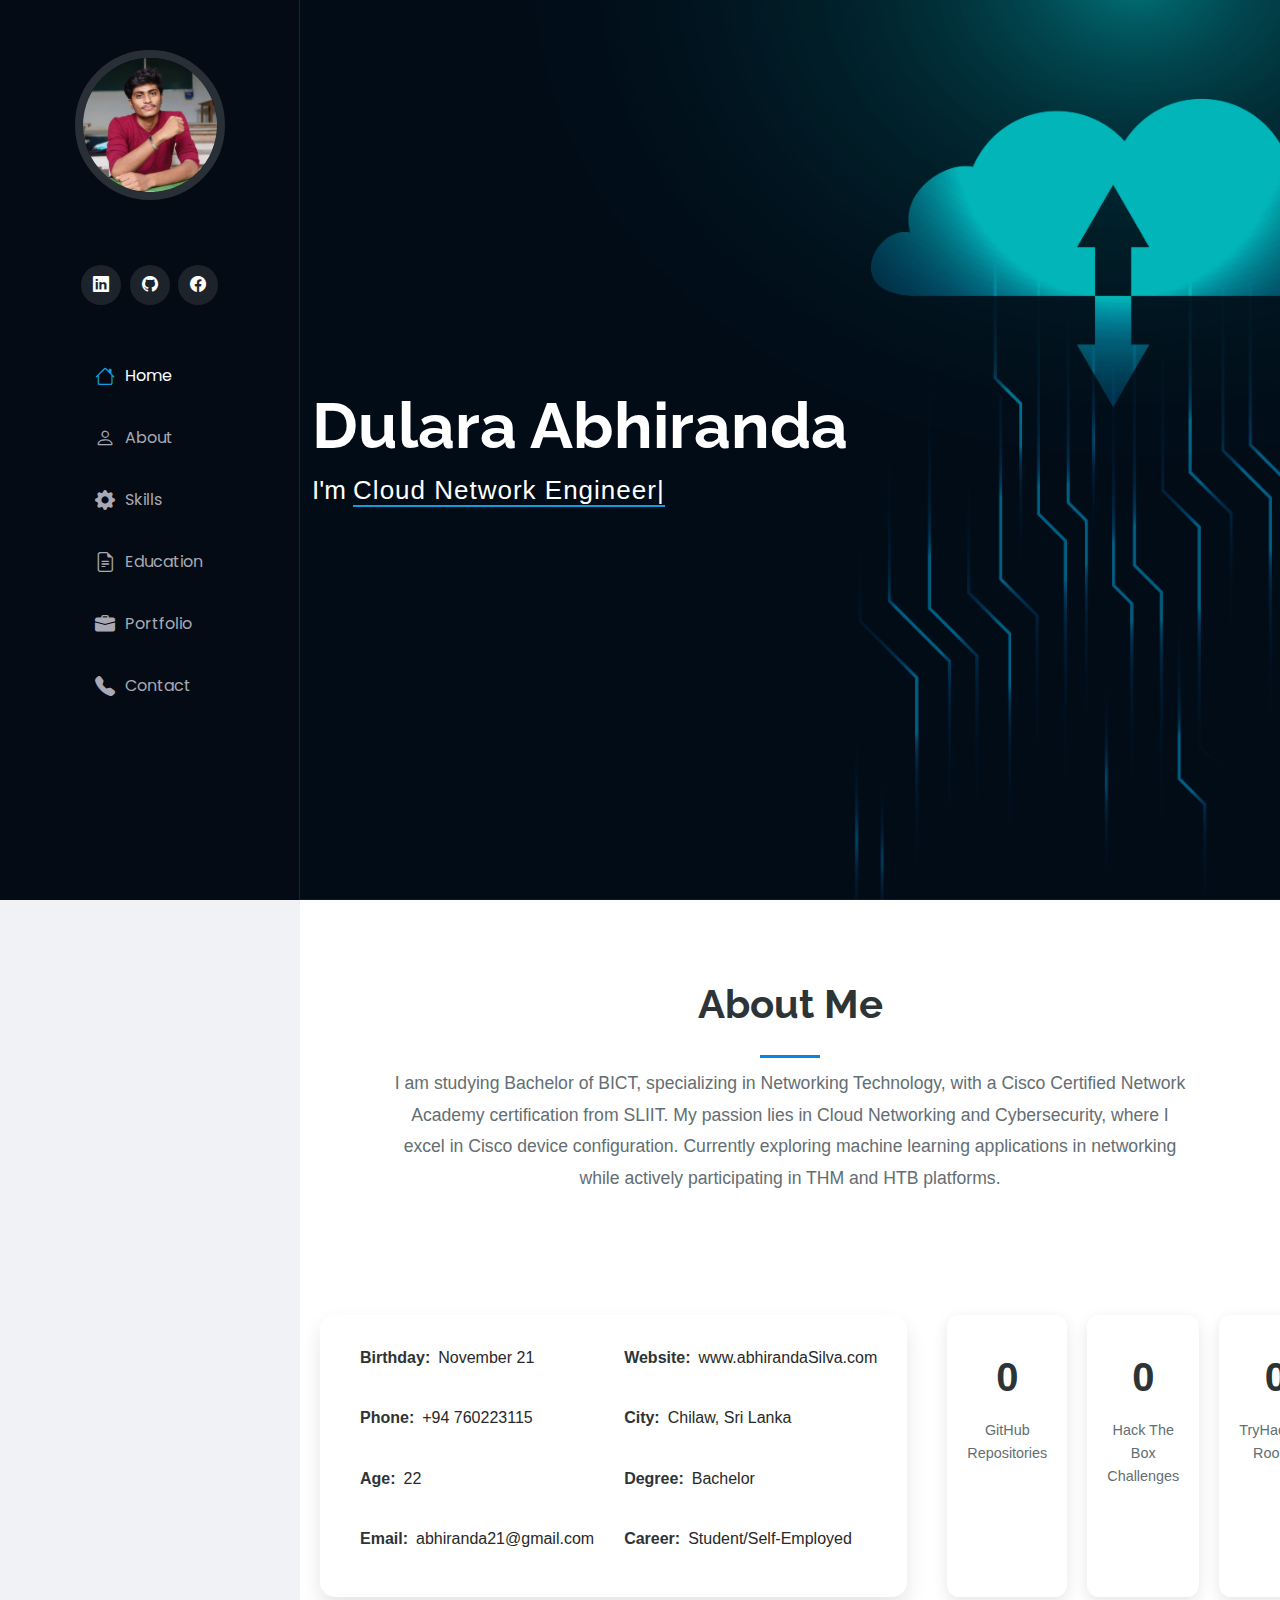
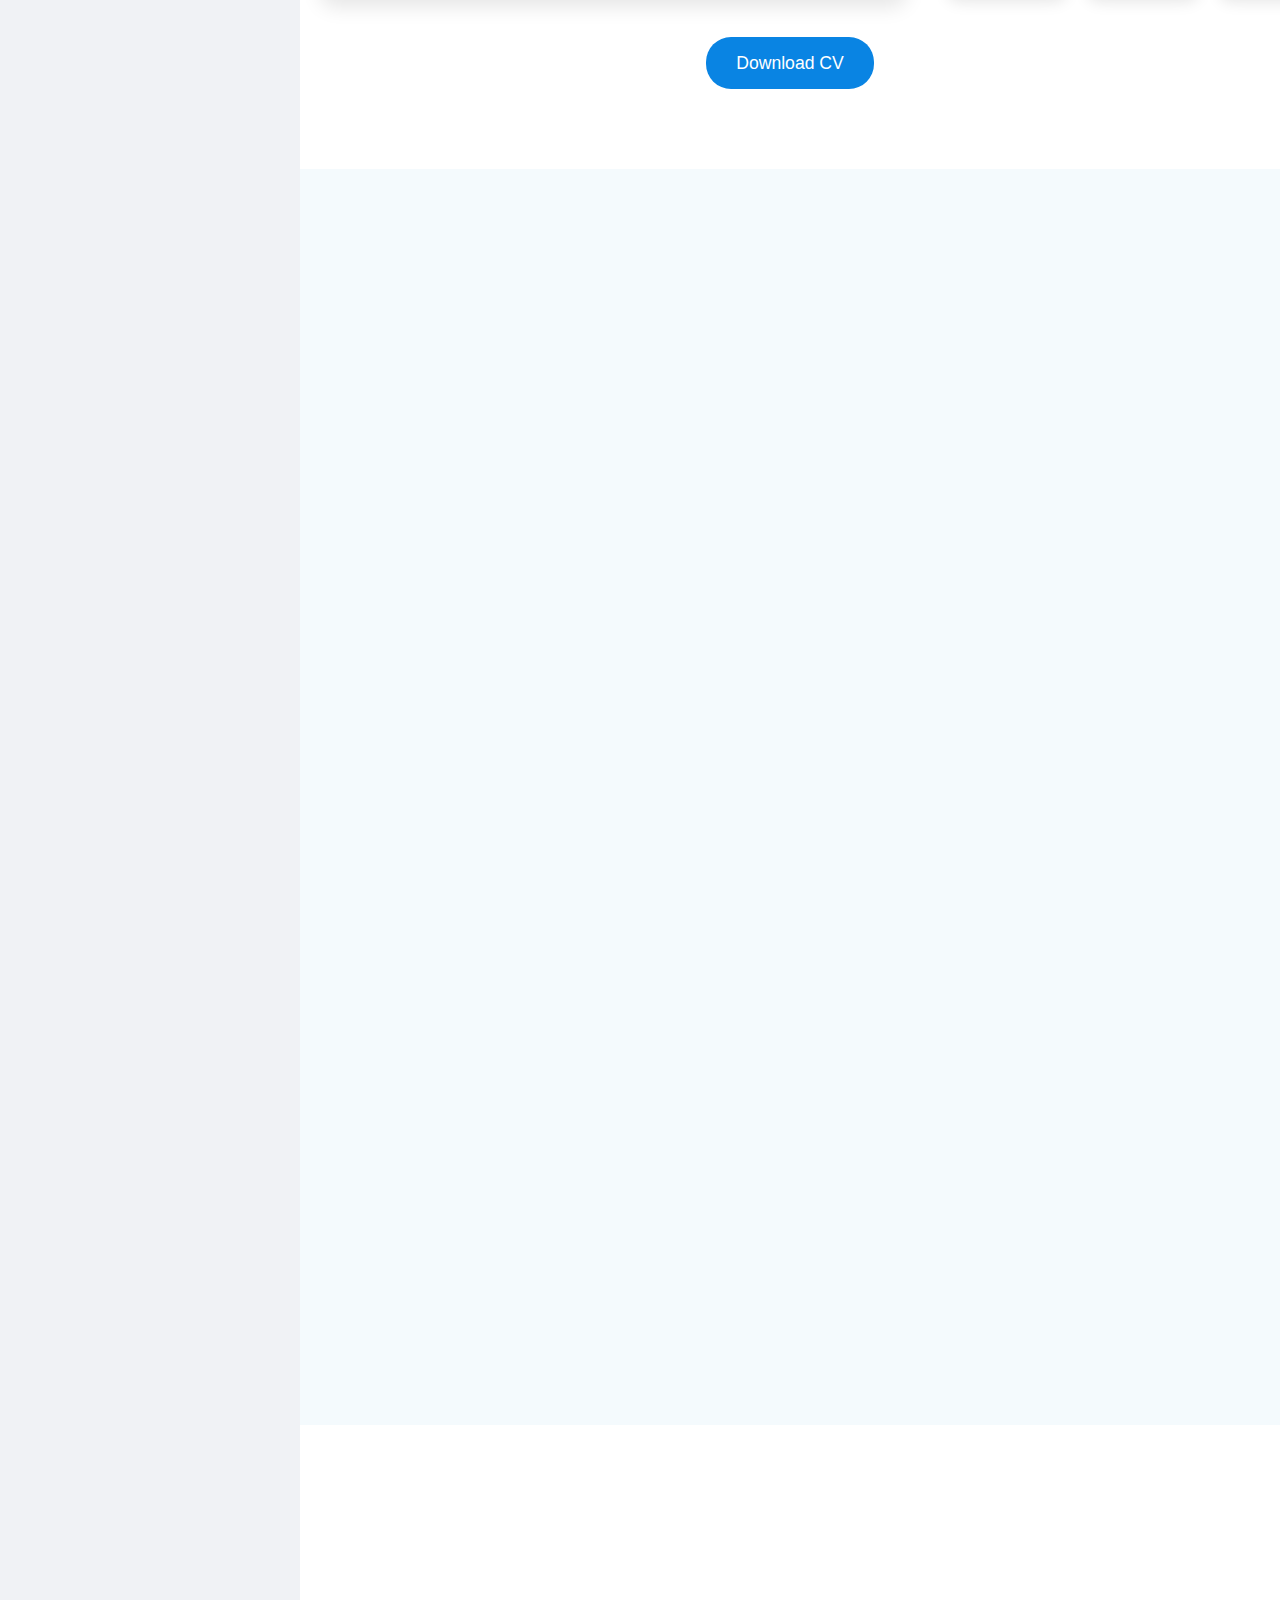
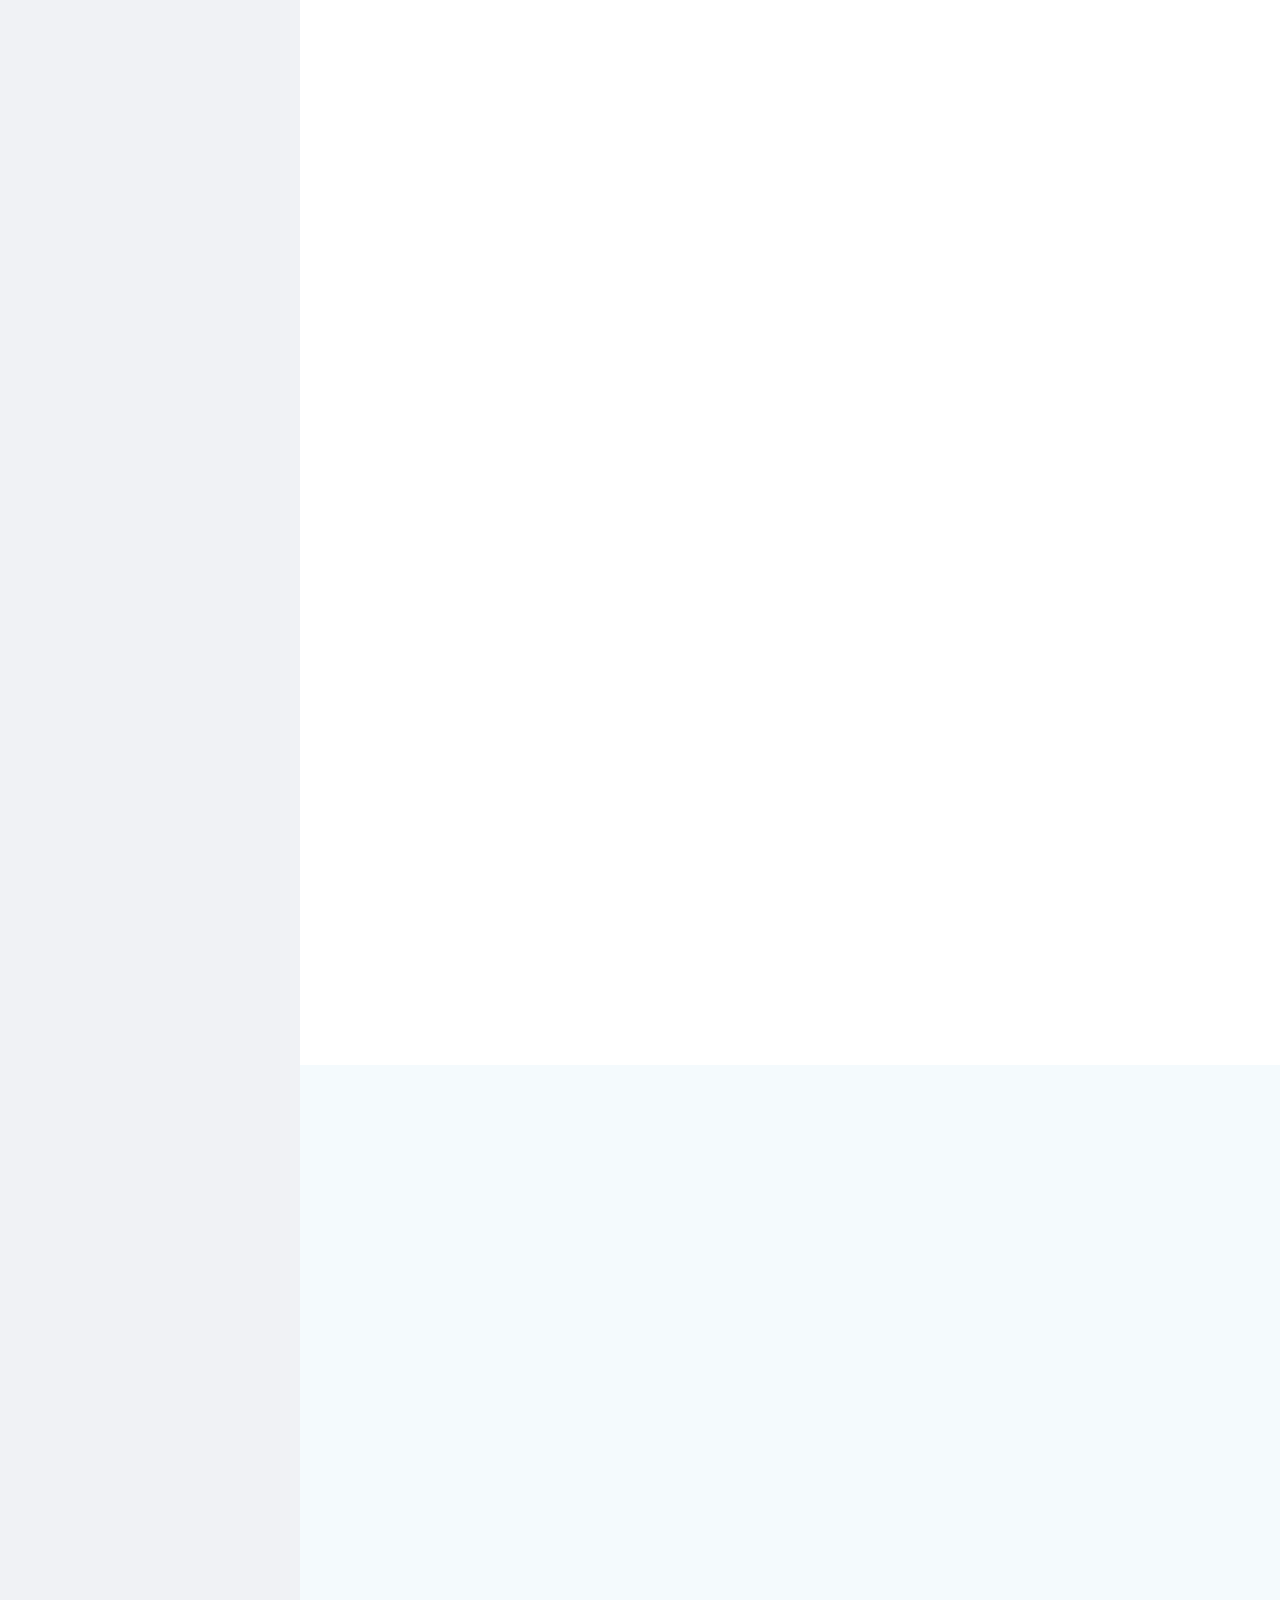
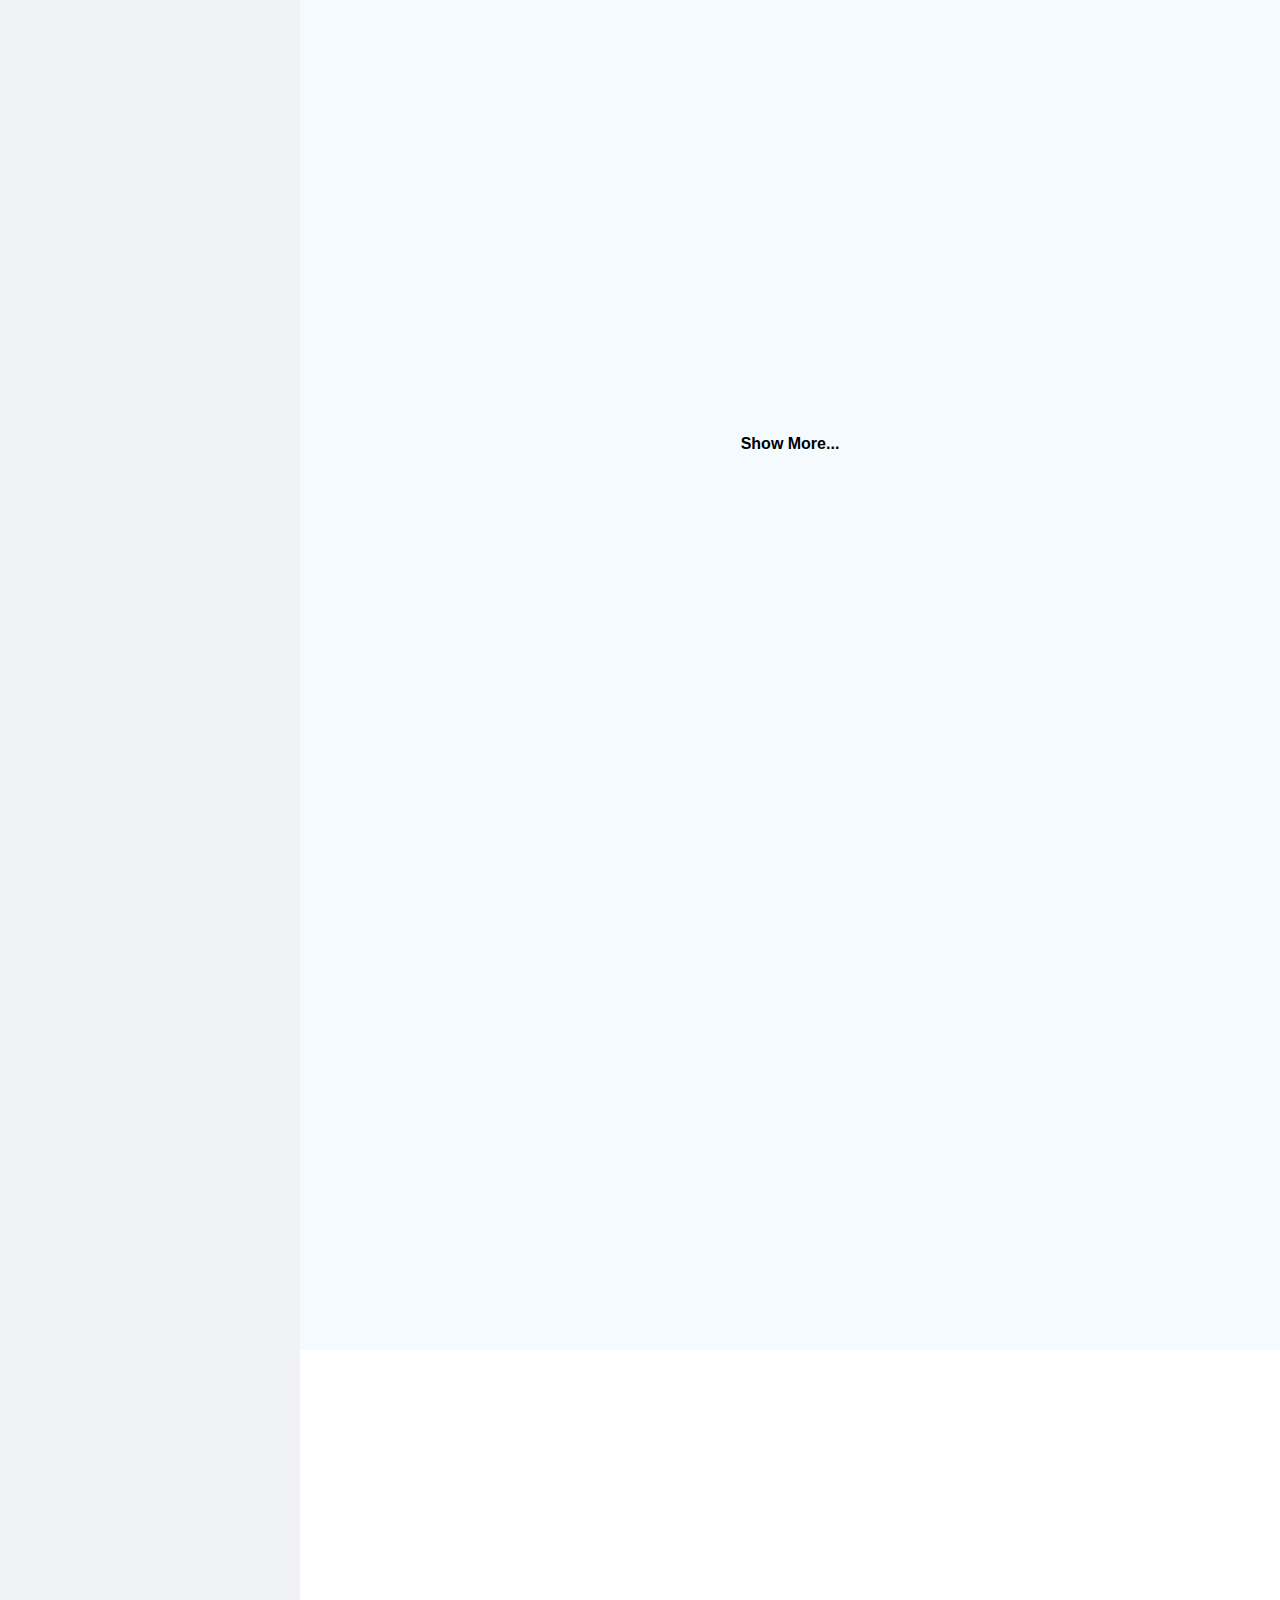
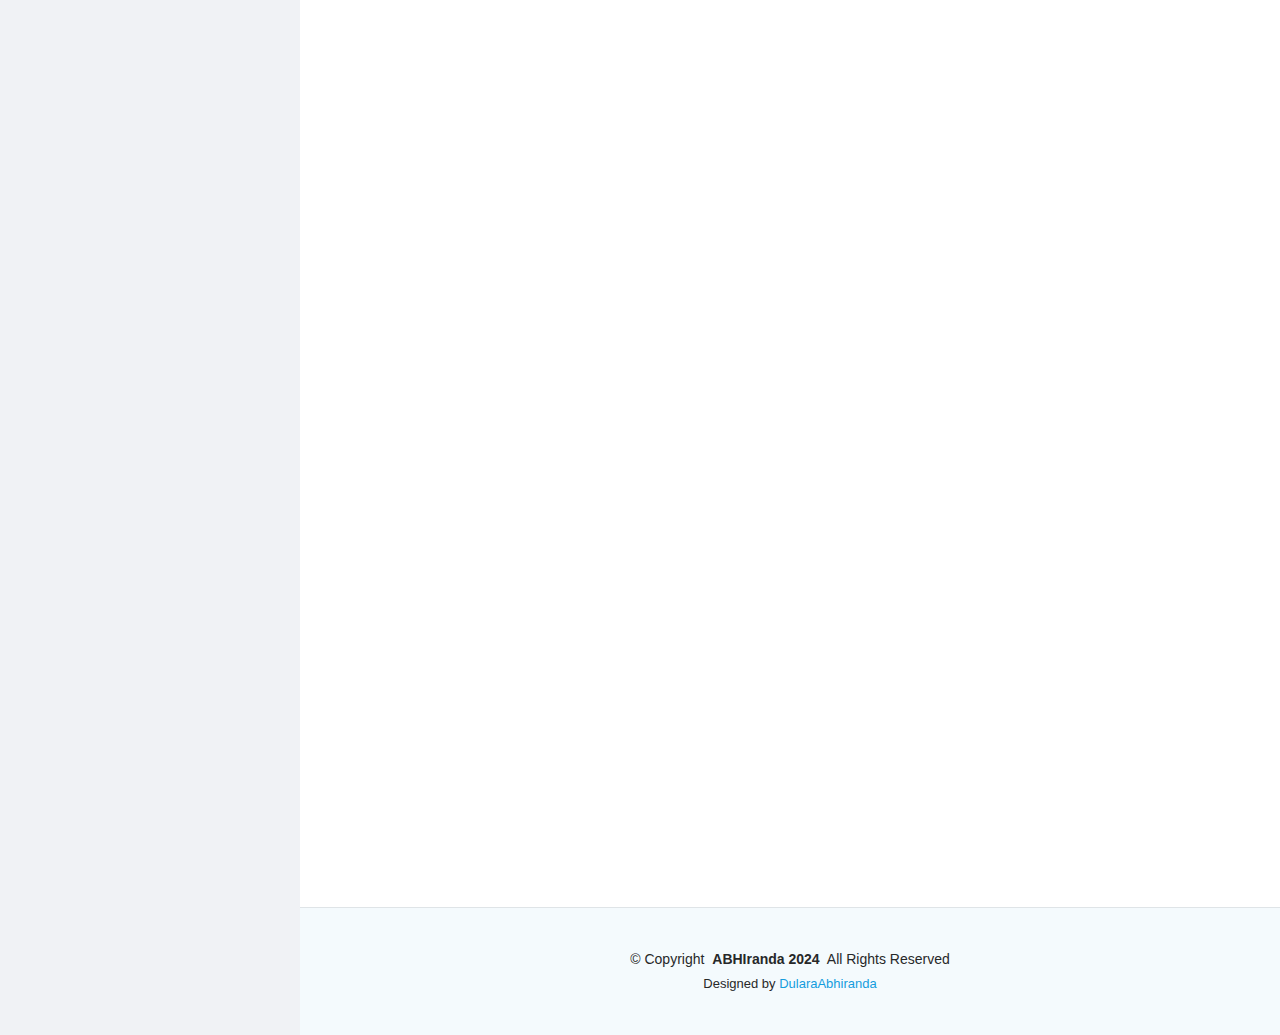
==== commit c8ed773a: "update portfolio" ====
--- a/index.html
+++ b/index.html
@@ -48,7 +48,7 @@
     <a href="index.html" class="logo d-flex align-items-center justify-content-center">
       <!-- Uncomment the line below if you also wish to use an image logo -->
       <!-- <img src="assets/img/logo.png" alt=""> -->
-      <h1 class="sitename">Dulara Abhiranda</h1>
+      
     </a>
 
     <div class="social-links text-center">
@@ -68,6 +68,7 @@
       </ul>
     </nav>
 
+    
   </header>
 
   <main class="main">
@@ -85,94 +86,84 @@
     </section><!-- /Hero Section -->
 
     <!-- About Section -->
-    <section id="about" class="about section">
-
-      <!-- Section Title -->
-      <div class="container section-title" data-aos="fade-up">
-        <h2>About</h2>
-        <p>I am studying Bachelor of BICT, specializing in Networking Technology, and have earned Cisco Certified Network Academy at SLIIT. 
-          My interests lie in Cloud Networking and Cybersecurity, with proficiency in Cisco device configuration. Currently, I am working on a machine learning project to apply 
-          ML in networking, project development, and future analysis. I am also learning RedHat technology, active in THM and HTB, and passionate about exploring new technologies 
-          and projects.</p>
+    <section class="about-section" id="about">
+      <div class="section-title">
+          <h2>About Me</h2>
+          <p>I am studying Bachelor of BICT, specializing in Networking Technology, with a Cisco Certified Network Academy certification from SLIIT. My passion lies in Cloud Networking and Cybersecurity, where I excel in Cisco device configuration. Currently exploring machine learning applications in networking while actively participating in THM and HTB platforms.</p>
       </div>
-      <!-- End Section Title -->
-
-      <div class="container" data-aos="fade-up" data-aos-delay="100">
-
-        <div class="row gy-5 justify-content-center">
-          <div class="col-lg-20 content">
-            <p class="fst-italic py-3">
-              Here my personal details...
-            </p>
-            <div class="row">
-              <div class="col-lg-4">
-                <ul>
-                  <li><i class="bi bi-chevron-right"></i> <strong>Birthday:</strong> <span>November 21</span></li>
-                  <li><i class="bi bi-chevron-right"></i> <strong>Website:</strong> <span>www.abhirandaSilva.com</span></li>
-                  <li><i class="bi bi-chevron-right"></i> <strong>Phone:</strong> <span>+94 760223115</span></li>
-                  <li><i class="bi bi-chevron-right"></i> <strong>City:</strong> <span>Chilaw, Sri Lanka</span></li>
-                </ul>
-              </div>
-              <div class="col-lg-6">
-                <ul>
-                  <li><i class="bi bi-chevron-right"></i> <strong>Age:</strong> <span>22</span></li>
-                  <li><i class="bi bi-chevron-right"></i> <strong>Degree:</strong> <span>Bachelor</span></li>
-                  <li><i class="bi bi-chevron-right"></i> <strong>Email:</strong> <span>abhiranda21@gmail.com</span></li>
-                  <li><i class="bi bi-chevron-right"></i> <strong>Career:</strong> <span>Student/Self-Employeed</span></li>
-                </ul>
-              </div>
-            </div>
-            <p class="py-2 text-center">
-              <a href="assets/Dulara Abhiranda.pdf" download="Dulara Abhiranda CV" class="download-btn">
-                  <button class="btn-download">Download CV</button>
-              </a>
-            </p>
-                     
-          </div>
-        </div>
-
+
+      <div class="content-wrapper">
+          <div class="personal-info">
+              <div class="info-grid">
+                  <div class="info-item">
+                      <i class="fas fa-birthday-cake"></i>
+                      <strong>Birthday:</strong>
+                      <span>November 21</span>
+                  </div>
+                  <div class="info-item">
+                      <i class="fas fa-globe"></i>
+                      <strong>Website:</strong>
+                      <span>www.abhirandaSilva.com</span>
+                  </div>
+                  <div class="info-item">
+                      <i class="fas fa-phone"></i>
+                      <strong>Phone:</strong>
+                      <span>+94 760223115</span>
+                  </div>
+                  <div class="info-item">
+                      <i class="fas fa-map-marker-alt"></i>
+                      <strong>City:</strong>
+                      <span>Chilaw, Sri Lanka</span>
+                  </div>
+                  <div class="info-item">
+                      <i class="fas fa-user"></i>
+                      <strong>Age:</strong>
+                      <span>22</span>
+                  </div>
+                  <div class="info-item">
+                      <i class="fas fa-graduation-cap"></i>
+                      <strong>Degree:</strong>
+                      <span>Bachelor</span>
+                  </div>
+                  <div class="info-item">
+                      <i class="fas fa-envelope"></i>
+                      <strong>Email:</strong>
+                      <span>abhiranda21@gmail.com</span>
+                  </div>
+                  <div class="info-item">
+                      <i class="fas fa-briefcase"></i>
+                      <strong>Career:</strong>
+                      <span>Student/Self-Employed</span>
+                  </div>
+              </div>
+          </div>
+
+          <div class="stats-grid">
+              <div class="stat-card">
+                  <i class="fab fa-github"></i>
+                  <div class="stat-number" data-target="34">0</div>
+                  <div class="stat-label">GitHub Repositories</div>
+              </div>
+              <div class="stat-card">
+                  <i class="fas fa-box"></i>
+                  <div class="stat-number" data-target="10">0</div>
+                  <div class="stat-label">Hack The Box Challenges</div>
+              </div>
+              <div class="stat-card">
+                  <i class="fas fa-lightbulb"></i>
+                  <div class="stat-number" data-target="5">0</div>
+                  <div class="stat-label">TryHackMe Rooms</div>
+              </div>
+          </div>
       </div>
 
-    </section>
+      <div class="download-cv">
+          <a href="assets/Dulara Abhiranda.pdf" class="download-btn" download="Dulara Abhiranda CV">
+              <i class="fas fa-download"></i> Download CV
+          </a>
+      </div>
+  </section>
     <!-- /About Section -->
-
-     <!-- Stats Section -->
-      <section id="stats" class="stats section">
-        <div class="container" data-aos="fade-up" data-aos-delay="100">
-          <div class="row gy-4">
-            <div class="col-lg-4 col-md-6">
-              <div class="stats-item">
-                <i class="bi bi-github"></i>
-                <span data-purecounter-start="0" data-purecounter-end="34" data-purecounter-duration="1" class="purecounter"></span>
-                <p><strong>GitHub Repositories</strong> <span>public repositories</span></p>
-                <p><strong><a href="https://github.com/DularaAbhiranda?tab=repositories">More Info...</a></strong> 
-
-              </div>
-            </div><!-- End GitHub Stats Item -->
-
-            <div class="col-lg-4 col-md-6">
-              <div class="stats-item">
-                <i class="bi bi-box"></i>
-                <span data-purecounter-start="0" data-purecounter-end="10" data-purecounter-duration="1" class="purecounter"></span>
-                <p><strong>Hack The Box</strong> <span>completed challenges</span></p>
-                <p><strong><a href="https://academy.hackthebox.com/my-certificates">More Info...</a></strong> 
-              </div>
-            </div><!-- End Hack The Box Stats Item -->
-
-            <div class="col-lg-4 col-md-6">
-              <div class="stats-item">
-                <i class="bi bi-lightbulb"></i>
-                <span data-purecounter-start="0" data-purecounter-end="5" data-purecounter-duration="1" class="purecounter"></span>
-                <p><strong>TryHackMe</strong> <span>completed rooms</span></p>
-                <p><strong><a href="https://tryhackme.com/r/p/Abhiranda">More Info...</a></strong> 
-              </div>
-            </div><!-- End TryHackMe Stats Item -->
-          </div>
-        </div>
-      </section>
-    <!-- /Stats Section -->
-
-    <!-- /Stats Section -->
 
 
     <!-- Skills Section -->
@@ -690,244 +681,347 @@
 
 
 <!-- Certificates Section -->
+
 <section id="certificates" class="certificates section light-background">
   <!-- Section Title -->
   <div class="container section-title" data-aos="fade-up">
-      <h2>Certificates</h2>
-      <p>Here are some of my professional certifications that validate my skills and expertise.</p>
+    <h2>Certificates</h2>
+    <p>Here are some of my professional certifications that validate my skills and expertise.</p>
   </div><!-- End Section Title -->
 
   <div class="container" data-aos="fade-up" data-aos-delay="100">
-      <div class="swiper init-swiper">
-          <div class="swiper-wrapper">
-
-                <!-- Certificate Item with PDF (Embedded without Gray Bar) -->
-                <div class="swiper-slide">
-                  <div class="certificate-item">
-                      <iframe src="assets/Certificates/Foundation of Project Management.pdf#toolbar=0" width="100%" height="300px" style="border: none;"></iframe>
-                      <h3>Foundation of Project Management</h3>
-                      <h4>Coursera</h4>
-                  </div>
-              </div><!-- End Certificate Item -->
-
-              <!-- Certificate Item with PDF (Embedded without Gray Bar) -->
-              <div class="swiper-slide">
-                  <div class="certificate-item">
-                      <iframe src="assets/Certificates/Describe cloud computing.pdf#toolbar=0" width="100%" height="300px" style="border: none;"></iframe>
-                      <h3>Describe cloud computing</h3>
-                      <h4>Azure</h4>
-                  </div>
-              </div><!-- End Certificate Item -->
-
-              <!-- Certificate Item with PDF (Embedded without Gray Bar) -->
-              <div class="swiper-slide">
-                <div class="certificate-item">
-                    <iframe src="assets/Certificates/Foundatin of Cybersecurity.pdf#toolbar=0" width="100%" height="300px" style="border: none;"></iframe>
-                    <h3>Foundatin of Cybersecurity</h3>
-                    <h4>Coursera</h4>
-                </div>
-            </div><!-- End Certificate Item -->
-
-            <!-- Certificate Item with PDF (Embedded without Gray Bar) -->
-            <div class="swiper-slide">
-              <div class="certificate-item">
-                  <iframe src="assets/Certificates/Fundamental of Ansible.pdf#toolbar=0" width="100%" height="300px" style="border: none;"></iframe>
-                  <h3>Fundamental of Ansible</h3>
-                  <h4>Coursera</h4>
-              </div>
-            </div><!-- End Certificate Item -->
-
-            <!-- Certificate Item with PDF (Embedded without Gray Bar) -->
-            <div class="swiper-slide">
-              <div class="certificate-item">
-                  <iframe src="assets/Certificates/Wiresshark for Beginners_TCP IP Protocol Fundamentals.pdf#toolbar=0" width="100%" height="300px" style="border: none;"></iframe>
-                  <h3>Wiresshark for Beginners</h3>
-                  <h4>Coursera</h4>
-              </div>
-            </div><!-- End Certificate Item -->
-
-            <!-- Certificate Item with PDF (Embedded without Gray Bar) -->
-            <div class="swiper-slide">
-              <div class="certificate-item">
-                  <iframe src="assets/Certificates/Introduction to Generative AI.pdf#toolbar=0" width="100%" height="300px" style="border: none;"></iframe>
-                  <h3>Introduction to Generative AI</h3>
-                  <h4>Google</h4>
-              </div>
-            </div><!-- End Certificate Item -->
-
-            <!-- Certificate Item with PDF (Embedded without Gray Bar) -->
-            <div class="swiper-slide">
-              <div class="certificate-item">
-                  <iframe src="assets/Certificates/Introduction to Github.pdf#toolbar=0" width="100%" height="300px" style="border: none;"></iframe>
-                  <h3>Introduction to Github</h3>
-                  <h4>MS Learning</h4>
-              </div>
-            </div><!-- End Certificate Item -->
-
-            <!-- Certificate Item with PDF (Embedded without Gray Bar) -->
-            <div class="swiper-slide">
-              <div class="certificate-item">
-                  <iframe src="assets/Certificates/Intrduction to the MS Azure Well-Architected Framework.pdf#toolbar=0" width="100%" height="300px" style="border: none;"></iframe>
-                  <h3>Intrduction to the MS Azure</h3>
-                  <h4>MS Learning</h4>
-              </div>
-            </div><!-- End Certificate Item -->
-
-            <!-- Certificate Item with PDF (Embedded without Gray Bar) -->
-            <div class="swiper-slide">
-              <div class="certificate-item">
-                  <iframe src="assets/Certificates/Coursera NBM8W5C3JTUD.pdf#toolbar=0" width="100%" height="300px" style="border: none;"></iframe>
-                  <h3>Introduction to Cybersecurity Tools & Cyberattacks</h3>
-                  <h4>IBM</h4>
-              </div>
-            </div><!-- End Certificate Item -->
-
-            <!-- Certificate Item with PDF (Embedded without Gray Bar) -->
-            <div class="swiper-slide">
-              <div class="certificate-item">
-                  <img src="assets/Certificates/Abhiranda - Intro to Machine Learning (1).png" width="100%" height="300px" style="border: none;"></img>
-                  <h3>Intro to Machine Learning</h3>
-                  <h4>Kaggle Learning</h4>
-              </div>
-            </div><!-- End Certificate Item -->
-
-
-
-
+    <div class="swiper init-swiper">
+      <div class="swiper-wrapper">
+        
+        <!-- Certificate Item -->
+        <div class="swiper-slide">
+          <div class="certificate-item">
+            <div class="certificate-image-container">
+              <img src="assets/Certificates/images/foundation-project-management.jpg" alt="Foundation of Project Management" class="certificate-image">
+              <a href="assets/Certificates/Foundation of Project Management.pdf" target="_blank" class="view-full-certificate">View Full Certificate</a>
+            </div>
+            <h3>Foundation of Project Management</h3>
+            <h4>Coursera</h4>
+          </div>
+        </div><!-- End Certificate Item -->
+
+        <!-- Certificate Item -->
+        <div class="swiper-slide">
+          <div class="certificate-item">
+            <div class="certificate-image-container">
+              <img src="assets/Certificates/images/describe-cloud-computing.jpg" alt="Describe cloud computing" class="certificate-image">
+              <a href="assets/Certificates/Describe cloud computing.pdf" target="_blank" class="view-full-certificate">View Full Certificate</a>
+            </div>
+            <h3>Describe cloud computing</h3>
+            <h4>Azure</h4>
+          </div>
+        </div><!-- End Certificate Item -->
+
+        <!-- Certificate Item -->
+        <div class="swiper-slide">
+          <div class="certificate-item">
+            <div class="certificate-image-container">
+              <img src="assets/Certificates/images/foundation-cybersecurity.jpg" alt="Foundation of Cybersecurity" class="certificate-image">
+              <a href="assets/Certificates/Foundatin of Cybersecurity.pdf" target="_blank" class="view-full-certificate">View Full Certificate</a>
+            </div>
+            <h3>Foundation of Cybersecurity</h3>
+            <h4>Coursera</h4>
+          </div>
+        </div><!-- End Certificate Item -->
+
+        <!-- Certificate Item -->
+        <div class="swiper-slide">
+          <div class="certificate-item">
+            <div class="certificate-image-container">
+              <img src="assets/Certificates/images/fundamental-ansible.jpg" alt="Fundamental of Ansible" class="certificate-image">
+              <a href="assets/Certificates/Fundamental of Ansible.pdf" target="_blank" class="view-full-certificate">View Full Certificate</a>
+            </div>
+            <h3>Fundamental of Ansible</h3>
+            <h4>Coursera</h4>
+          </div>
+        </div><!-- End Certificate Item -->
+
+        <!-- Certificate Item -->
+        <div class="swiper-slide">
+          <div class="certificate-item">
+            <div class="certificate-image-container">
+              <img src="assets/Certificates/images/wireshark-beginners.jpg" alt="Wireshark for Beginners" class="certificate-image">
+              <a href="assets/Certificates/Wiresshark for Beginners_TCP IP Protocol Fundamentals.pdf" target="_blank" class="view-full-certificate">View Full Certificate</a>
+            </div>
+            <h3>Wireshark for Beginners</h3>
+            <h4>Coursera</h4>
+          </div>
+        </div><!-- End Certificate Item -->
+
+        <!-- Certificate Item -->
+        <div class="swiper-slide">
+          <div class="certificate-item">
+            <div class="certificate-image-container">
+              <img src="assets/Certificates/images/introduction-generative-ai.jpg" alt="Introduction to Generative AI" class="certificate-image">
+              <a href="assets/Certificates/Introduction to Generative AI.pdf" target="_blank" class="view-full-certificate">View Full Certificate</a>
+            </div>
+            <h3>Introduction to Generative AI</h3>
+            <h4>Google</h4>
+          </div>
+        </div><!-- End Certificate Item -->
+
+        <!-- Certificate Item -->
+        <div class="swiper-slide">
+          <div class="certificate-item">
+            <div class="certificate-image-container">
+              <img src="assets/Certificates/images/introduction-github.jpg" alt="Introduction to Github" class="certificate-image">
+              <a href="assets/Certificates/Introduction to Github.pdf" target="_blank" class="view-full-certificate">View Full Certificate</a>
+            </div>
+            <h3>Introduction to Github</h3>
+            <h4>MS Learning</h4>
+          </div>
+        </div><!-- End Certificate Item -->
+
+        <!-- Certificate Item -->
+        <div class="swiper-slide">
+          <div class="certificate-item">
+            <div class="certificate-image-container">
+              <img src="assets/Certificates/images/introduction-azure.jpg" alt="Introduction to MS Azure" class="certificate-image">
+              <a href="assets/Certificates/Intrduction to the MS Azure Well-Architected Framework.pdf" target="_blank" class="view-full-certificate">View Full Certificate</a>
+            </div>
+            <h3>Introduction to MS Azure</h3>
+            <h4>MS Learning</h4>
+          </div>
+        </div><!-- End Certificate Item -->
+
+        <!-- Certificate Item -->
+        <div class="swiper-slide">
+          <div class="certificate-item">
+            <div class="certificate-image-container">
+              <img src="assets/Certificates/images/introduction-cybersecurity-tools.jpg" alt="Introduction to Cybersecurity Tools & Cyberattacks" class="certificate-image">
+              <a href="assets/Certificates/Coursera NBM8W5C3JTUD.pdf" target="_blank" class="view-full-certificate">View Full Certificate</a>
+            </div>
+            <h3>Introduction to Cybersecurity Tools & Cyberattacks</h3>
+            <h4>IBM</h4>
+          </div>
+        </div><!-- End Certificate Item -->
+
+        <!-- Certificate Item -->
+        <div class="swiper-slide">
+          <div class="certificate-item">
+            <div class="certificate-image-container">
+              <img src="assets/Certificates/Abhiranda - Intro to Machine Learning (1).png" alt="Intro to Machine Learning" class="certificate-image">
+              <a href="assets/Certificates/Abhiranda - Intro to Machine Learning (1).png" target="_blank" class="view-full-certificate">View Full Certificate</a>
+            </div>
+            <h3>Intro to Machine Learning</h3>
+            <h4>Kaggle Learning</h4>
+          </div>
+        </div><!-- End Certificate Item -->
+
+      </div>
+      <br><br>
+      <div class="swiper-pagination"></div>
+      <div class="swiper-button-next"></div>
+      <div class="swiper-button-prev"></div>
+    </div>
+  </div>
+</section>
+
+<!-- End Certificates Section -->
+
+
+
+
+<!-- Contact Section -->
+    <!-- Contact Section -->
+<section id="contact" class="contact section">
+  <div class="container" data-aos="fade-up">
+    <!-- Section Title -->
+    <div class="section-title text-center">
+      <h2>Contact Me</h2>
+      <p>This section is currently under maintenance</p>
+    </div>
+    <!-- End Section Title -->
+
+    <div class="row maintenance-container">
+      <div class="col-lg-8 mx-auto text-center" data-aos="fade-up" data-aos-delay="200">
+        <div class="maintenance-message">
+          <i class="bi bi-tools maintenance-icon"></i>
+          <h3>Contact Form Temporarily Unavailable</h3>
+          <p class="lead">I'm currently upgrading my contact system to serve you better. In the meantime, feel free to reach out via:</p>
+          
+          <div class="contact-alternatives">
+            <div class="contact-method" data-aos="fade-up" data-aos-delay="300">
+              <i class="bi bi-whatsapp"></i>
+              <h4>WhatsApp</h4>
+              <p>+94 760223116</p>
+              <a href="https://wa.me/94760223116" class="contact-btn" target="_blank">
+                <i class="bi bi-chat-dots"></i> Message me
+              </a>
+            </div>
             
-
-              
-
-          </div>
-          <div class="swiper-pagination"></div>
+            <div class="contact-method" data-aos="fade-up" data-aos-delay="400">
+              <i class="bi bi-envelope"></i>
+              <h4>Email</h4>
+              <p>abhiranda21@gmail.com</p>
+              <a href="mailto:abhiranda21@gmail.com" class="contact-btn">
+                <i class="bi bi-send"></i> Send email
+              </a>
+            </div>
+          </div>
+          
+          <div class="coming-soon-message" data-aos="fade-up" data-aos-delay="500">
+            <p><i class="bi bi-clock-history"></i> The contact form will be back soon! Thank you for your patience.</p>
+          </div>
+        </div>
       </div>
+    </div>
   </div>
-</section><!-- /Certificates Section -->
-
-
-
-
-    <!-- Contact Section -->
-    <section id="contact" class="contact section">
-
-        <div class="row gy-4">
-
-          <div class="col-lg-5">
-
-            <!-- Section Title -->
-            <div class="container section-title" data-aos="fade-up" style="margin-left: 140px;">
-              <h2>Contact Me</h2>
-              <p>You can reach me using the following methods.</p>
-            </div>
-            <!-- End Section Title -->
-
-
-            <div class="info-wrap" style="margin-left: 100px;">
-              <div class="info-item d-flex" data-aos="fade-up" data-aos-delay="200">
-                <i class="bi bi-geo-alt flex-shrink-0"></i>
-                <div>
-                  <h3>Address</h3>
-                  <p>Chilaw, Sri Lanka</p>
-                </div>
-              </div><!-- End Info Item -->
-
-              <div class="info-item d-flex" data-aos="fade-up" data-aos-delay="300">
-                <i class="bi bi-telephone flex-shrink-0"></i>
-                <div>
-                  <h3>Call Me</h3>
-                  <p>+94 760223115</p>
-                </div>
-              </div><!-- End Info Item -->
-
-              <div class="info-item d-flex" data-aos="fade-up" data-aos-delay="400">
-                <i class="bi bi-envelope flex-shrink-0"></i>
-                <div>
-                  <h3>Email Me</h3>
-                  <p>abhiranda21@gmail.com</p>
-                </div>
-              </div><!-- End Info Item -->
-
-             
-            </div>
-          </div>
-
-          <div class="col-lg-7">
-            <form id="contact-form" class="php-email-form" data-aos="fade-up" data-aos-delay="200">
-              <div class="row gy-4">
-                <div class="col-md-6">
-                  <label for="name-field" class="pb-2">Your Name</label>
-                  <input type="text" id="name-field" class="form-control" required>
-                </div>
-                <div class="col-md-6">
-                  <label for="email-field" class="pb-2">Your Email</label>
-                  <input type="email" id="email-field" class="form-control" required>
-                </div>
-                <div class="col-md-12">
-                  <label for="subject-field" class="pb-2">Subject</label>
-                  <input type="text" id="subject-field" class="form-control" required>
-                </div>
-                <div class="col-md-12">
-                  <label for="message-field" class="pb-2">Message</label>
-                  <textarea id="message-field" class="form-control" rows="10" required></textarea>
-                </div>
-                <div class="col-md-12 text-center">
-                  <div class="loading">Loading</div>
-                  <div class="error-message"></div>
-                  <div class="sent-message">Your message has been sent. Thank you!</div>
-                  <button type="submit" id="submit-btn">Send Message</button>
-                </div>
-              </div>
-            </form>
-          </div><!-- End Contact Form -->
-          
-          <script src="https://code.jquery.com/jquery-3.6.0.min.js"></script>
-          <script>
-          $(document).ready(function() {
-            $('#contact-form').submit(function(e) {
-              e.preventDefault();
-              var name = $('#name-field').val();
-              var email = $('#email-field').val();
-              var subject = $('#subject-field').val();
-              var message = $('#message-field').val();
-              
-              // Basic validation (you can add more client-side validation here)
-              if (name === '' || email === '' || subject === '' || message === '') {
-                $('.error-message').html('Please fill out all fields.');
-                return;
-              }
-              
-              // AJAX request to handle form submission
-              $.ajax({
-                type: 'POST',
-                url: 'submit_form.php', // Replace with your server-side script URL
-                data: {
-                  name: name,
-                  email: email,
-                  subject: subject,
-                  message: message
-                },
-                success: function(response) {
-                  if (response.trim() === 'success') {
-                    $('.sent-message').show();
-                    $('#contact-form')[0].reset(); // Reset form after successful submission
-                  } else {
-                    $('.error-message').html('Failed to send message. Please try again later.');
-                  }
-                },
-                error: function() {
-                  $('.error-message').html('Failed to send message. Please try again later.');
-                }
-              });
-            });
-          });
-          </script>
-          
-
-        </div>
-
-      </div>
-
-    </section><!-- /Contact Section -->
+
+  <style>
+    /* Custom styles for maintenance mode */
+    .maintenance-container {
+      padding: 3rem 0;
+    }
+    
+    .maintenance-message {
+      background-color: #fff;
+      border-radius: 15px;
+      box-shadow: 0 5px 25px rgba(0, 0, 0, 0.1);
+      padding: 3rem;
+      position: relative;
+      overflow: hidden;
+    }
+    
+    .maintenance-message::before {
+      content: '';
+      position: absolute;
+      top: 0;
+      left: 0;
+      width: 100%;
+      height: 5px;
+      background: linear-gradient(90deg, #0ea2bd, #6639a6, #0ea2bd);
+      background-size: 200% 200%;
+      animation: gradientAnimation 3s ease infinite;
+    }
+    
+    @keyframes gradientAnimation {
+      0% {background-position: 0% 50%}
+      50% {background-position: 100% 50%}
+      100% {background-position: 0% 50%}
+    }
+    
+    .maintenance-icon {
+      font-size: 4rem;
+      color: #0ea2bd;
+      margin-bottom: 1.5rem;
+      display: inline-block;
+      animation: wrenchAnimation 3s ease-in-out infinite;
+    }
+    
+    @keyframes wrenchAnimation {
+      0% {transform: rotate(0deg);}
+      20% {transform: rotate(-20deg);}
+      40% {transform: rotate(20deg);}
+      60% {transform: rotate(-15deg);}
+      80% {transform: rotate(15deg);}
+      100% {transform: rotate(0deg);}
+    }
+    
+    .maintenance-message h3 {
+      color: #333;
+      font-size: 1.8rem;
+      margin-bottom: 1rem;
+    }
+    
+    .contact-alternatives {
+      display: flex;
+      flex-wrap: wrap;
+      justify-content: center;
+      gap: 2rem;
+      margin: 2.5rem 0;
+    }
+    
+    .contact-method {
+      flex: 1;
+      min-width: 250px;
+      background-color: #f9f9f9;
+      border-radius: 10px;
+      padding: 1.5rem;
+      text-align: center;
+      transition: all 0.3s ease;
+    }
+    
+    .contact-method:hover {
+      transform: translateY(-5px);
+      box-shadow: 0 8px 20px rgba(0, 0, 0, 0.1);
+    }
+    
+    .contact-method i {
+      font-size: 2.5rem;
+      margin-bottom: 1rem;
+      color: #0ea2bd;
+    }
+    
+    .contact-method h4 {
+      font-size: 1.2rem;
+      margin-bottom: 0.5rem;
+      color: #333;
+    }
+    
+    .contact-method p {
+      margin-bottom: 1rem;
+      color: #666;
+    }
+    
+    .contact-btn {
+      display: inline-block;
+      padding: 0.5rem 1.2rem;
+      background-color: #0ea2bd;
+      color: white;
+      border-radius: 50px;
+      text-decoration: none;
+      transition: all 0.3s ease;
+    }
+    
+    .contact-btn:hover {
+      background-color: #0c8a9e;
+      transform: scale(1.05);
+    }
+    
+    .contact-btn i {
+      font-size: 1rem;
+      margin-right: 0.3rem;
+      color: white;
+    }
+    
+    .coming-soon-message {
+      margin-top: 2rem;
+      padding: 1rem;
+      background-color: #f0f8ff;
+      border-radius: 10px;
+    }
+    
+    .coming-soon-message p {
+      color: #555;
+      margin: 0;
+    }
+    
+    .coming-soon-message i {
+      color: #0ea2bd;
+      margin-right: 0.5rem;
+    }
+    
+    @media (max-width: 768px) {
+      .maintenance-message {
+        padding: 2rem;
+      }
+      
+      .contact-alternatives {
+        flex-direction: column;
+      }
+      
+      .contact-method {
+        width: 100%;
+      }
+    }
+  </style>
+</section><!-- /Contact Section -->
 
   </main>
 
@@ -973,6 +1067,45 @@
   </script>
 
 <script>
+
+  // Animate numbers
+  const statsNumbers = document.querySelectorAll('.stat-number');
+        
+        const animateNumber = (element) => {
+            const target = parseInt(element.getAttribute('data-target'));
+            const duration = 2000; // 2 seconds
+            const step = target / (duration / 16); // 60fps
+            let current = 0;
+            
+            const updateNumber = () => {
+                current += step;
+                if (current < target) {
+                    element.textContent = Math.floor(current);
+                    requestAnimationFrame(updateNumber);
+                } else {
+                    element.textContent = target;
+                }
+            };
+            
+            updateNumber();
+        };
+
+        // Intersection Observer for animation trigger
+        const observer = new IntersectionObserver((entries) => {
+            entries.forEach(entry => {
+                if (entry.isIntersecting) {
+                    animateNumber(entry.target);
+                    observer.unobserve(entry.target);
+                }
+            });
+        }, { threshold: 0.5 });
+
+        statsNumbers.forEach(number => observer.observe(number));
+  
+
+
+
+
   document.addEventListener('DOMContentLoaded', function () {
       var swiper = new Swiper('.init-swiper', {
           loop: true,
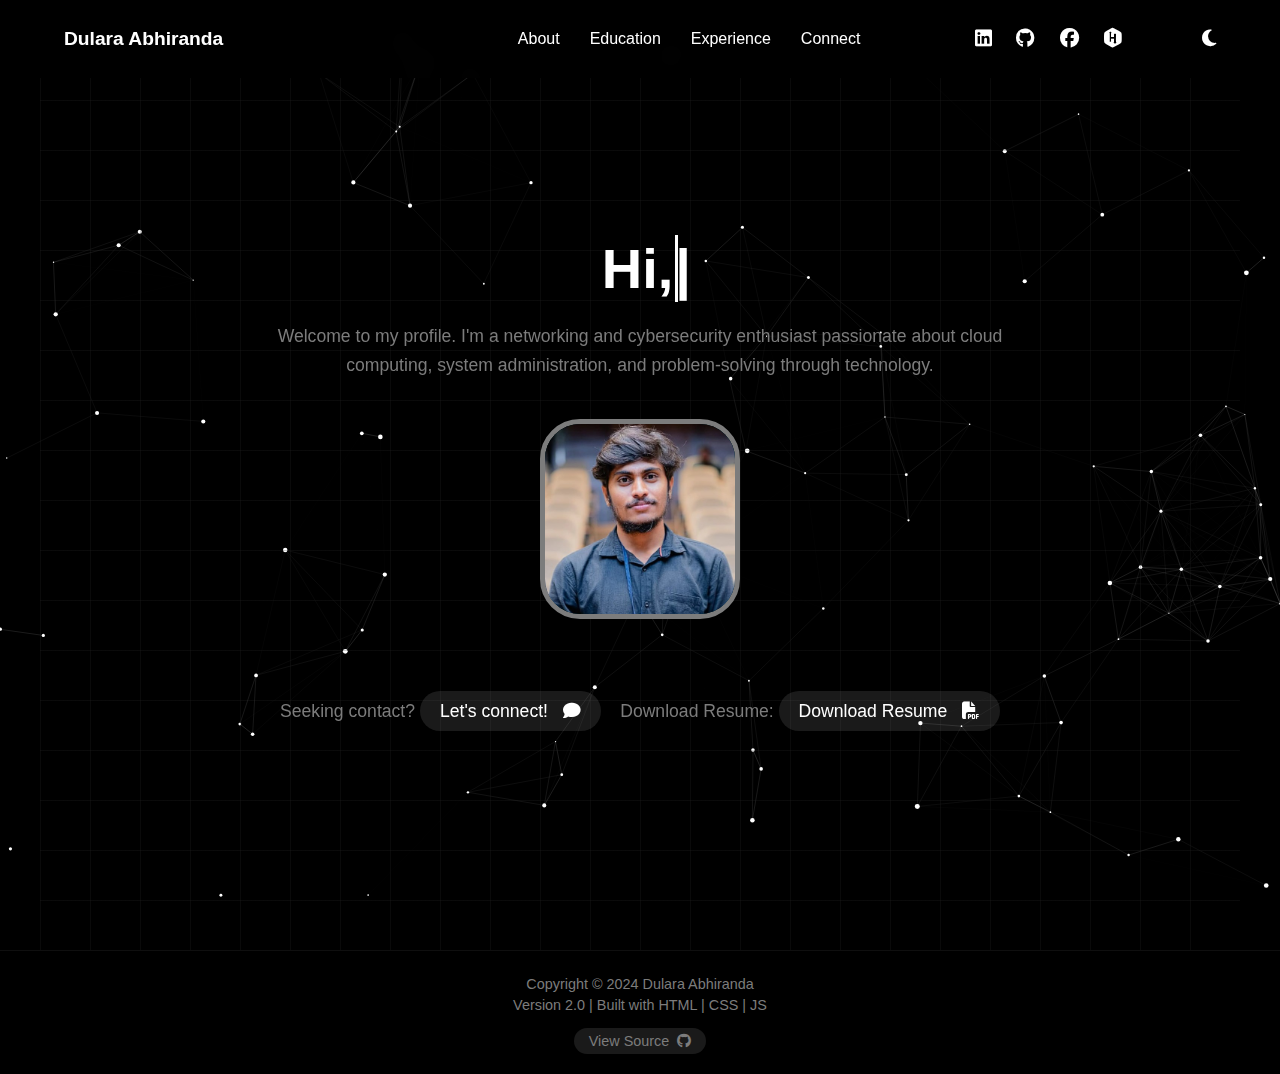
==== commit aec511ee: "Main" ====
--- a/index.html
+++ b/index.html
@@ -1,1199 +1,75 @@
 <!DOCTYPE html>
 <html lang="en">
-
 <head>
-  <meta charset="utf-8">
-  <meta content="width=device-width, initial-scale=1.0" name="viewport">
-  <title>Dulara Abhiranda</title>
-  <meta content="" name="description">
-  <meta content="" name="keywords">
-
-  <!-- Favicons -->
-  <link href="assets/img/letterD.png" rel="icon">
-  <link href="assets/img/letterD.png" rel="letterD">
-
-  <!-- Fonts -->
-  <link href="https://fonts.googleapis.com" rel="preconnect">
-  <link href="https://fonts.gstatic.com" rel="preconnect" crossorigin>
-  <link href="https://fonts.googleapis.com/css2?family=Roboto:ital,wght@0,100;0,300;0,400;0,500;0,700;0,900;1,100;1,300;1,400;1,500;1,700;1,900&family=Poppins:ital,wght@0,100;0,200;0,300;0,400;0,500;0,600;0,700;0,800;0,900;1,100;1,200;1,300;1,400;1,500;1,600;1,700;1,800;1,900&family=Raleway:ital,wght@0,100;0,200;0,300;0,400;0,500;0,600;0,700;0,800;0,900;1,100;1,200;1,300;1,400;1,500;1,600;1,700;1,800;1,900&display=swap" rel="stylesheet">
-
-  <!-- Vendor CSS Files -->
-  <link href="assets/vendor/bootstrap/css/bootstrap.min.css" rel="stylesheet">
-  <link href="assets/vendor/bootstrap-icons/bootstrap-icons.css" rel="stylesheet">
-  <link href="assets/vendor/aos/aos.css" rel="stylesheet">
-  <link href="assets/vendor/glightbox/css/glightbox.min.css" rel="stylesheet">
-  <link href="assets/vendor/swiper/swiper-bundle.min.css" rel="stylesheet">
-
-  <!-- Main CSS File -->
-  <link href="assets/css/main.css" rel="stylesheet">
-
-  <link rel="stylesheet" href="https://cdn.rawgit.com/michalsnik/aos/2.1.1/dist/aos.css" />
-
-  <link rel="stylesheet" href="https://unpkg.com/swiper/swiper-bundle.min.css" />
-  <script src="https://unpkg.com/swiper/swiper-bundle.min.js"></script>
-
-
-
+    <meta charset="UTF-8">
+    <meta name="viewport" content="width=device-width, initial-scale=1.0">
+    <title>Dulara Abhiranda - Portfolio</title>
+    <link rel="stylesheet" href="styles.css">
+    <link rel="stylesheet" href="https://cdnjs.cloudflare.com/ajax/libs/font-awesome/6.4.0/css/all.min.css">
 </head>
-
-<body class="index-page">
-
-  <header id="header" class="header dark-background d-flex flex-column">
-    <i class="header-toggle d-xl-none bi bi-list"></i>
-
-    <div class="profile-img">
-      <img src="assets/img/my-profile-img.jpg" alt="" class="img-fluid rounded-circle">
-    </div>
-
-    <a href="index.html" class="logo d-flex align-items-center justify-content-center">
-      <!-- Uncomment the line below if you also wish to use an image logo -->
-      <!-- <img src="assets/img/logo.png" alt=""> -->
-      
-    </a>
-
-    <div class="social-links text-center">
-      <a href="https://www.linkedin.com/in/dularaabhiranda21/" class="linkedin"><i class="bi bi-linkedin"></i></a>
-      <a href="https://github.com/DularaAbhiranda" class="github"><i class="bi bi-github"></i></a>
-      <a href="https://www.facebook.com/md.abhi.14418" class="facebook"><i class="bi bi-facebook"></i></a>
-    </div>
-
-    <nav id="navmenu" class="navmenu">
-      <ul>
-        <li><a href="#hero" class="active"><i class="bi bi-house navicon"></i>Home</a></li>
-        <li><a href="#about"><i class="bi bi-person navicon"></i> About</a></li>
-        <li><a href="#skills"><i class="bi bi-gear-fill navicon"></i> Skills</a></li>
-        <li><a href="#resume"><i class="bi bi-file-earmark-text navicon"></i> Education</a></li>
-        <li><a href="#portfolio"><i class="bi bi-briefcase-fill navicon"></i> Portfolio</a></li>
-        <li><a href="#contact"><i class="bi bi-telephone-fill navicon"></i> Contact</a></li>
-      </ul>
-    </nav>
-
+<body class="dark-theme">
+    <!-- Canvas for interactive background -->
+    <canvas id="background-canvas"></canvas>
     
-  </header>
-
-  <main class="main">
-
-    <!-- Hero Section -->
-    <section id="hero" class="hero section dark-background">
-
-      <img src="assets/img/hero-bg.jpg" alt="" data-aos="fade-in" class="">
-
-      <div class="container" data-aos="fade-up" data-aos-delay="100">
-        <h2>Dulara Abhiranda</h2>
-        <p>I'm <span class="typed" data-typed-items="Cloud Network Engineer, Developer, Machine Learning Enthusiast, THM & HTB Player">Cloud Network Engineer</span><span class="typed-cursor typed-cursor--blink" aria-hidden="true"></span><span class="typed-cursor typed-cursor--blink" aria-hidden="true"></span></p>
-      </div>
-
-    </section><!-- /Hero Section -->
-
-    <!-- About Section -->
-    <section class="about-section" id="about">
-      <div class="section-title">
-          <h2>About Me</h2>
-          <p>I am studying Bachelor of BICT, specializing in Networking Technology, with a Cisco Certified Network Academy certification from SLIIT. My passion lies in Cloud Networking and Cybersecurity, where I excel in Cisco device configuration. Currently exploring machine learning applications in networking while actively participating in THM and HTB platforms.</p>
-      </div>
-
-      <div class="content-wrapper">
-          <div class="personal-info">
-              <div class="info-grid">
-                  <div class="info-item">
-                      <i class="fas fa-birthday-cake"></i>
-                      <strong>Birthday:</strong>
-                      <span>November 21</span>
-                  </div>
-                  <div class="info-item">
-                      <i class="fas fa-globe"></i>
-                      <strong>Website:</strong>
-                      <span>www.abhirandaSilva.com</span>
-                  </div>
-                  <div class="info-item">
-                      <i class="fas fa-phone"></i>
-                      <strong>Phone:</strong>
-                      <span>+94 760223115</span>
-                  </div>
-                  <div class="info-item">
-                      <i class="fas fa-map-marker-alt"></i>
-                      <strong>City:</strong>
-                      <span>Chilaw, Sri Lanka</span>
-                  </div>
-                  <div class="info-item">
-                      <i class="fas fa-user"></i>
-                      <strong>Age:</strong>
-                      <span>22</span>
-                  </div>
-                  <div class="info-item">
-                      <i class="fas fa-graduation-cap"></i>
-                      <strong>Degree:</strong>
-                      <span>Bachelor</span>
-                  </div>
-                  <div class="info-item">
-                      <i class="fas fa-envelope"></i>
-                      <strong>Email:</strong>
-                      <span>abhiranda21@gmail.com</span>
-                  </div>
-                  <div class="info-item">
-                      <i class="fas fa-briefcase"></i>
-                      <strong>Career:</strong>
-                      <span>Student/Self-Employed</span>
-                  </div>
-              </div>
-          </div>
-
-          <div class="stats-grid">
-              <div class="stat-card">
-                  <i class="fab fa-github"></i>
-                  <div class="stat-number" data-target="34">0</div>
-                  <div class="stat-label">GitHub Repositories</div>
-              </div>
-              <div class="stat-card">
-                  <i class="fas fa-box"></i>
-                  <div class="stat-number" data-target="10">0</div>
-                  <div class="stat-label">Hack The Box Challenges</div>
-              </div>
-              <div class="stat-card">
-                  <i class="fas fa-lightbulb"></i>
-                  <div class="stat-number" data-target="5">0</div>
-                  <div class="stat-label">TryHackMe Rooms</div>
-              </div>
-          </div>
-      </div>
-
-      <div class="download-cv">
-          <a href="assets/Dulara Abhiranda.pdf" class="download-btn" download="Dulara Abhiranda CV">
-              <i class="fas fa-download"></i> Download CV
-          </a>
-      </div>
-  </section>
-    <!-- /About Section -->
-
-
-    <!-- Skills Section -->
-
-    <section id="skills" class="skills section light-background">
-      <!-- Section Title -->
-      <div class="container section-title" data-aos="fade-up">
-        <h2>Skills</h2>
-        <p>Highlighting my expertise in various domains.</p>
-      </div><!-- End Section Title -->
-
-      <div class="container" data-aos="fade-up" data-aos-delay="100">
-        <div class="row skills-content skills-animation">
-          <!-- Web Development Card -->
-          <div class="col-lg-6">
-            <div class="card skill-card">
-              <div class="card-body">
-                <h5 class="card-title">Web Development</h5>
-                <div class="progress">
-                  <span class="skill">
-                    <img src="assets/img/icons/html.png" alt="HTML" class="skill-logo">
-                    <span>HTML</span> 
-                    <i class="val">100%</i>
-                  </span>
-                  <div class="progress-bar-wrap">
-                    <div class="progress-bar" role="progressbar" aria-valuenow="100" aria-valuemin="0" aria-valuemax="100"></div>
-                  </div>
-                </div>
-                <div class="progress">
-                  <span class="skill">
-                    <img src="assets/img/icons/CSS.png" alt="CSS" class="skill-logo">
-                    <span>CSS</span> 
-                    <i class="val">90%</i>
-                  </span>
-                  <div class="progress-bar-wrap">
-                    <div class="progress-bar" role="progressbar" aria-valuenow="90" aria-valuemin="0" aria-valuemax="100"></div>
-                  </div>
-                </div>
-                <div class="progress">
-                  <span class="skill">
-                    <img src="assets/img/icons/java-script.png" alt="JavaScript" class="skill-logo">
-                    <span>JavaScript</span> 
-                    <i class="val">75%</i>
-                  </span>
-                  <div class="progress-bar-wrap">
-                    <div class="progress-bar" role="progressbar" aria-valuenow="75" aria-valuemin="0" aria-valuemax="100"></div>
-                  </div>
-                </div>
-                <div class="progress">
-                  <span class="skill">
-                    <img src="assets/img/icons/React.png" alt="React" class="skill-logo">
-                    <span>React</span> 
-                    <i class="val">75%</i>
-                  </span>
-                  <div class="progress-bar-wrap">
-                    <div class="progress-bar" role="progressbar" aria-valuenow="75" aria-valuemin="0" aria-valuemax="100"></div>
-                  </div>
-                </div>
-                <div class="progress">
-                  <span class="skill">
-                    <img src="assets/img/icons/node-js.png" alt="Node" class="skill-logo">
-                    <span>Node</span> 
-                    <i class="val">75%</i>
-                  </span>
-                  <div class="progress-bar-wrap">
-                    <div class="progress-bar" role="progressbar" aria-valuenow="75" aria-valuemin="0" aria-valuemax="100"></div>
-                  </div>
-                </div>
-                <div class="progress">
-                  <span class="skill">
-                    <img src="assets/img/icons/" alt="Ballerina" class="skill-logo">
-                    <span>Ballerina</span> 
-                    <i class="val">75%</i>
-                  </span>
-                  <div class="progress-bar-wrap">
-                    <div class="progress-bar" role="progressbar" aria-valuenow="75" aria-valuemin="0" aria-valuemax="100"></div>
-                  </div>
-                </div>
-              </div>
-            </div>
-          </div>
-          <!-- End Web Development Card -->
-
-          <!-- Cloud Card -->
-          <div class="col-lg-6">
-            <div class="card skill-card">
-              <div class="card-body">
-                <h5 class="card-title">Cloud and Database Systems</h5>
-                <div class="progress">
-                  <span class="skill">
-                    <img src="assets/img/icons/oracle.png" alt="Oracle" class="skill-logo">
-                    <span>Oracle Cloud</span> 
-                    <i class="val">85%</i>
-                  </span>
-                  <div class="progress-bar-wrap">
-                    <div class="progress-bar" role="progressbar" aria-valuenow="85" aria-valuemin="0" aria-valuemax="100"></div>
-                  </div>
-                </div>
-                <div class="progress">
-                  <span class="skill">
-                    <img src="assets/img/icons/azure.png" alt="Azure" class="skill-logo">
-                    <span>MS Azure</span> 
-                    <i class="val">90%</i>
-                  </span>
-                  <div class="progress-bar-wrap">
-                    <div class="progress-bar" role="progressbar" aria-valuenow="90" aria-valuemin="0" aria-valuemax="100"></div>
-                  </div>
-                </div>
-                <div class="progress">
-                  <span class="skill">
-                    <img src="assets/img/icons/google-cloud.png" alt="Google Cloud" class="skill-logo">
-                    <span>Google Cloud</span> 
-                    <i class="val">80%</i>
-                  </span>
-                  <div class="progress-bar-wrap">
-                    <div class="progress-bar" role="progressbar" aria-valuenow="80" aria-valuemin="0" aria-valuemax="100"></div>
-                  </div>
-                </div>
-                <div class="progress">
-                  <span class="skill">
-                    <img src="assets/img/icons/mysql.png" alt="MYSQL" class="skill-logo">
-                    <span>MySQL</span> 
-                    <i class="val">80%</i>
-                  </span>
-                  <div class="progress-bar-wrap">
-                    <div class="progress-bar" role="progressbar" aria-valuenow="80" aria-valuemin="0" aria-valuemax="100"></div>
-                  </div>
-                </div>
-                <div class="progress">
-                  <span class="skill">
-                    <img src="assets/img/icons/Firebase.png" alt="Firebase" class="skill-logo">
-                    <span>Firebase</span> 
-                    <i class="val">80%</i>
-                  </span>
-                  <div class="progress-bar-wrap">
-                    <div class="progress-bar" role="progressbar" aria-valuenow="80" aria-valuemin="0" aria-valuemax="100"></div>
-                  </div>
-                </div>
-                <div class="progress">
-                  <span class="skill">
-                    <img src="assets/img/icons/MongoDB_Logo.svg" alt="MongoDB" class="skill-logo">
-                    <span>MongoDB</span> 
-                    <i class="val">80%</i>
-                  </span>
-                  <div class="progress-bar-wrap">
-                    <div class="progress-bar" role="progressbar" aria-valuenow="80" aria-valuemin="0" aria-valuemax="100"></div>
-                  </div>
-                </div>
-              </div>
-            </div>
-          </div>
-          <!-- End Cloud Service Card -->
-
-          <!-- Networking Card -->
-          <div class="col-lg-6">
-            <div class="card skill-card">
-              <div class="card-body">
-                <h5 class="card-title">Networking And CyberSecurity</h5>
-                <div class="progress">
-                  <span class="skill">
-                    <img src="assets/\img/icons/packet tracer.png " alt="Packet Tracer" class="skill-logo">
-                    <span>Cisco Packet Tracer</span> 
-                    <i class="val">85%</i>
-                  </span>
-                  <div class="progress-bar-wrap">
-                    <div class="progress-bar" role="progressbar" aria-valuenow="85" aria-valuemin="0" aria-valuemax="100"></div>
-                  </div>
-                </div>
-                <div class="progress">
-                  <span class="skill">
-                    <img src="assets/img/icons/64px-Wireshark_icon_new.png" alt="WireShark" class="skill-logo">
-                    <span>WireShark</span> 
-                    <i class="val">80%</i>
-                  </span>
-                  <div class="progress-bar-wrap">
-                    <div class="progress-bar" role="progressbar" aria-valuenow="80" aria-valuemin="0" aria-valuemax="100"></div>
-                  </div>
-                </div>
-                <div class="progress">
-                  <span class="skill">
-                    <img src="assets/img/icons/red-hat-ansible-vector-logo.svg" alt="Ansible" class="skill-logo">
-                    <span>RedHat Ansible</span> 
-                    <i class="val">80%</i>
-                  </span>
-                  <div class="progress-bar-wrap">
-                    <div class="progress-bar" role="progressbar" aria-valuenow="80" aria-valuemin="0" aria-valuemax="100"></div>
-                  </div>
-                </div>
-              </div>
-            </div>
-          </div>
-          <!-- Networking Card -->
-
-          <!-- Others Card -->
-          <div class="col-lg-6">
-            <div class="card skill-card">
-              <div class="card-body">
-                <h5 class="card-title">Others</h5>
-                <div class="progress">
-                  <span class="skill">
-                    <img src="assets/img/icons/linux.png" alt="Linux" class="skill-logo">
-                    <span>Linux OS</span> 
-                    <i class="val">75%</i>
-                  </span>
-                  <div class="progress-bar-wrap">
-                    <div class="progress-bar" role="progressbar" aria-valuenow="75" aria-valuemin="0" aria-valuemax="100"></div>
-                  </div>
-                </div>
-                <div class="progress">
-                  <span class="skill">
-                    <img src="assets/img/icons/github.png" alt="GitHub" class="skill-logo">
-                    <span>GitHub</span> 
-                    <i class="val">90%</i>
-                  </span>
-                  <div class="progress-bar-wrap">
-                    <div class="progress-bar" role="progressbar" aria-valuenow="90" aria-valuemin="0" aria-valuemax="100"></div>
-                  </div>
-                </div>
-                <div class="progress">
-                  <span class="skill">
-                    <img src="assets/img/icons/virtualbox.png" alt="virtualbox" class="skill-logo">
-                    <span>Oracle VM</span> 
-                    <i class="val">90%</i>
-                  </span>
-                  <div class="progress-bar-wrap">
-                    <div class="progress-bar" role="progressbar" aria-valuenow="90" aria-valuemin="0" aria-valuemax="100"></div>
-                  </div>
-                </div>
-              </div>
-            </div>
-          </div><!-- End Others Card -->
-        </div>
-      </div>
-    </section>
-    
-    <!-- /Skills Section -->
-
-
-    <!-- Resume Section -->
-    <section id="resume" class="resume section">
-
-      <!-- Section Title -->
-      <div class="container section-title" data-aos="fade-up">
-        <h2>Education</h2>
-        <p>I am currently pursuing a Bachelor of Information and Communication Technology (B.I.C.T) with a specialization in Networking Technology at the University of Sri Jayewardenepura.</p>
-      </div><!-- End Section Title -->
-
-      <div class="container">
-
-        <div class="row">
-
-          <div class="col-lg-6" data-aos="fade-up" data-aos-delay="100">
-            <h3 class="resume-title">University Education</h3>
-
-            <!-- BICT Resume Item -->
-            <div class="resume-item pb-0">
-              <h4><b>Bachelor of ICT (sp.Networking Technology)</b></h4>
-              <p><em>I am a 3rd-year student at the Faculty of Technology, University of Sri Jayewardenepura, pursuing a full-time Bachelor of Information and Communication Technology (BICT) with a specialization in Networking. Currently, I maintain a GPA of 3.43.</em></p>
-              <ul>
-                <li>Faculty of Technology, University of Sri Jayewardenepura,Dampe-Pitipana Rd, Homagama, Sri Lanka</li>
-                <li>+94 11 3 438 544</li>
-                <li>dr@fot.sjp.ac.lk</li>
-              </ul>
-            </div>
-            <!-- BICT Resume Item -->
-
-            <!-- Cisco Resume Item -->
-            <div class="resume-item">
-              <h4><b>Cisco Certified Network Academy - CCNA</b></h4>
-              <h5>Since 2024 May</h5>
-              <p><em>Sri Lanka Institute of Information Technology, Malambe </em></p>
-              <p>I am studying CCNA as an external student at SLIIT since May 2024.</p>
-            </div>
-            <!-- Cisco Resume Item -->
-
-            <!-- School Resume Item -->
-            <h3 class="resume-title">School Education</h3>
-
-            <div class="resume-item">
-              <h4>Ch/ Senanayake National College, Madampe</h4>
-              <h5>2017-2020</h5>
-            </div>
-            <div class="resume-item">
-              <h4>Pu/ Mundel National School, Mundel</h4>
-              <h5>2007-2016</h5>
-            </div>
-            <!-- School Resume Item -->
-
-          </div>
-
-          <div class="col-lg-6" data-aos="fade-up" data-aos-delay="200">
-            <h3 class="resume-title">Professional Experience</h3>
-            <!-- SelfEmployee Resume Item -->
-            <div class="resume-item">
-              <h4>IEEE student USJP branch Member</h4>
-              <h5>2024 - Present
-                <br>
-                <ul>
-                  <br>
-                  <li>EXPODIUM-2024</li>
-                  <li>BattleBot-2024</li>
-                </ul>
-              </h5>
-            </div>
-            <!-- SelfEmployee Resume Item -->
-
-            <!-- SelfEmployee Resume Item -->
-            <div class="resume-item">
-              <h4>Vice-President(Event)</h4>
-              <h5>2024 - Present</h5>
-              <p><em>Information and Communication Technology Society, UOSJ</em></p>
-              <ul>
-                <li>Event Management</li>
-                <li>Project handling </li>
-                <li>Communication</li>
-              </ul>
-            </div>
-            <!-- SelfEmployee Resume Item -->
-
-            <!-- Survey Assistant Resume Item -->
-            <div class="resume-item">
-              <h4>Survey Assistant</h4>
-              <h5>2021 - 2023</h5>
-              <p><em>worked as school leaver</em></p>
-              <ul>
-                <li>Project Management</li>
-                <li>Working with GNSS instruments</li>
-                <li>Team work and Team handling</li>
-                <li>Communication skills</li>
-              </ul>
-            </div>
-            <!-- Survey Assistant Resume Item -->
-
-          </div>
-
+    <header>
+        <a href="index.html"><div class="logo">Dulara Abhiranda</div></a>
+        <nav>
+            <ul>
+                <li><a href="about.html">About</a></li>
+                <li><a href="education.html">Education</a></li>
+                <li><a href="experience.html">Experience</a></li>
+                <li><a href="connect.html">Connect</a></li>
+            </ul>
+        </nav>
+        <div class="social-icons">
+            <a href="https://www.linkedin.com/in/dularaabhiranda21/" aria-label="LinkedIn"><i class="fab fa-linkedin"></i></a>
+            <a href="https://github.com/DularaAbhiranda/" aria-label="GitHub"><i class="fab fa-github"></i></a>
+            <a href="https://www.facebook.com/md.abhi.14418/" aria-label="Facebook"><i class="fab fa-facebook"></i></a>
+            <a href="https://www.hackerrank.com/profile/abhiranda21/" aria-label="HackerRanka"><i class="fab fa-hackerrank"></i></a>
+            
         </div>
 
-      </div>
+        <button id="theme-toggle" aria-label="Toggle dark/light mode">
+            <i class="fas fa-moon"></i>
+        </button>
+        
+    </header>
 
-    </section><!-- /Resume Section -->
-
-
-    <!-- Portfolio Section -->
-    <section id="portfolio" class="portfolio section light-background">
-      <div class="container section-title" data-aos="fade-up">
-          <h2>Projects</h2>
-          <p>I have completed a variety of projects across several domains, showcasing my versatility and expertise in the field.</p>
-      </div><!-- End Section Title -->
-
-      <div class="container">
-          <ul class="portfolio-filters isotope-filters" data-aos="fade-up" data-aos-delay="100">
-              <li data-filter="*" class="filter-active">All</li>
-              <li data-filter=".filter-app">Network Design</li>
-              <li data-filter=".filter-product">Web Development</li>
-              <li data-filter=".filter-branding">Machine Learning</li>
-              <li data-filter=".filter-books">Other</li>
-          </ul><!-- End Portfolio Filters -->
-
-          <div class="row gy-4 isotope-container" data-aos="fade-up" data-aos-delay="200">
-
-            <div class="col-lg-4 col-md-6 portfolio-item isotope-item filter-app">
-              <div class="portfolio-content h-100">
-                <img src="assets/img/portfolio/Stramlining-Campus-Connectivity.jpg" class="img-fluid portfolio-image" alt="">
-                <div class="portfolio-info">
-                  <h4>Network Design</h4>
-                  <p>Network Design for University branches</p>
-                  <a href="assets/img/portfolio/Stramlining-Campus-Connectivity.jpg" title="Stramlining-Campus-Connectivity" data-gallery="portfolio-gallery-app" class="glightbox preview-link"><i class="bi bi-zoom-in"></i></a>
-                  <a href="https://github.com/DularaAbhiranda/Stramlining-Campus-Connectivity" title="More Details" class="details-link"><i class="bi bi-link-45deg"></i></a>
+    <main>
+        <section class="hero">
+            <div class="grid-background"></div>
+            <div class="hero-content">
+                <h1><span id="typing-text"></span><span class="cursor">|</span></h1>
+                <p>Welcome to my profile. I'm a networking and cybersecurity enthusiast passionate about cloud computing, system administration, and problem-solving through technology.</p>
+                
+                <div class="profile-image">
+                    <img class="original-image" src="./assets/profile.jpg" alt="Dulara Abhiranda">
+                    <img class="hacker-image" src="./assets/profile2.webp" alt="Hacker Image">
+                    <div class="glitch-overlay"></div>
+                  </div>
+                <br>
+                <div class="connect-button">
+                    <p>Seeking contact? <a href="connect.html">Let's connect! &nbsp; <i class="fas fa-comment"></i></a>
+                        &nbsp;&nbsp; 
+                        Download Resume: <a href="./assets/Dulara Abhiranda.pdf" download="Dulara Abhiranda.pdf">
+                            Download Resume &nbsp; <i class="fas fa-file-pdf"></i>
+                        </a>
+                    </p>
+                    
                 </div>
-              </div>
-            </div><!-- End Portfolio Item -->
-            
-            <div class="col-lg-4 col-md-6 portfolio-item isotope-item filter-product">
-              <div class="portfolio-content h-100">
-                <img src="assets/img/portfolio/ceyloccation.jpg" class="img-fluid portfolio-image" alt="">
-                <div class="portfolio-info">
-                  <h4>Web Development</h4>
-                  <p>Fullstack E-com website</p>
-                  <a href="assets/img/portfolio/ceyloccation.jpg" title="Ceyloccation.lk" data-gallery="portfolio-gallery-product" class="glightbox preview-link"><i class="bi bi-zoom-in"></i></a>
-                  <a href="https://github.com/DularaAbhiranda/Ceyloccation" title="More Details" class="details-link"><i class="bi bi-link-45deg"></i></a>
-                </div>
-              </div>
-            </div><!-- End Portfolio Item -->
-
-            <div class="col-lg-4 col-md-6 portfolio-item isotope-item filter-branding">
-              <div class="portfolio-content h-100">
-                <img src="assets/img/portfolio/Rice-Leaf-Disease-Detection-Model.jpg" class="img-fluid portfolio-image" alt="">
-                <div class="portfolio-info">
-                  <h4>Machine Learning</h4>
-                  <p>A machine learning model for identifying various disasters on rice leaf</p>
-                  <a href="assets/img/portfolio/Rice-Leaf-Disease-Detection-Model.jpg" title="Rice-Leaf-Disease-Detection-Model" data-gallery="portfolio-gallery-branding" class="glightbox preview-link"><i class="bi bi-zoom-in"></i></a>
-                  <a href="https://github.com/DularaAbhiranda/Rice-Leaf-Disease-Detection-Model" title="More Details" class="details-link"><i class="bi bi-link-45deg"></i></a>
-                </div>
-              </div>
-            </div><!-- End Portfolio Item -->
-
-            
-            <div class="col-lg-4 col-md-6 portfolio-item isotope-item filter-books">
-              <div class="portfolio-content h-100">
-                <img src="assets/img/portfolio/Cafeteria Automation System.jpg" class="img-fluid portfolio-image" alt="">
-                <div class="portfolio-info">
-                  <h4>IoT</h4>
-                  <p>Cafeteria Automation System implementing IoT</p>
-                  <a href="assets/img/portfolio/Cafeteria Automation System.jpg" title="Cafeteria Automation System" data-gallery="portfolio-gallery-book" class="glightbox preview-link"><i class="bi bi-zoom-in"></i></a>
-                  <a href="https://www.linkedin.com/posts/dularaabhiranda21_smartcafeteria-automation-digitalcontrolsystem-activity-7178119664500158465-lKdV?utm_source=share&utm_medium=member_desktop" title="More Details" class="details-link"><i class="bi bi-link-45deg"></i></a>
-                </div>
-              </div>
-            </div><!-- End Portfolio Item -->
-
-            <div class="col-lg-4 col-md-6 portfolio-item isotope-item filter-app">
-              <div class="portfolio-content h-100">
-                <img src="assets/img/portfolio/ceylonTel.jpg" class="img-fluid portfolio-image" alt="">
-                <div class="portfolio-info">
-                  <h4>Network Design</h4>
-                  <p>A network design for Sri lankan Communication branda head office</p>
-                  <a href="assets/img/portfolio/ceylonTel.jpg" title="CeylonTel office network Design" data-gallery="portfolio-gallery-app" class="glightbox preview-link"><i class="bi bi-zoom-in"></i></a>
-                  <a href="portfolio-details.html" title="More Details" class="details-link"><i class="bi bi-link-45deg"></i></a>
-                </div>
-              </div>
-            </div><!-- End Portfolio Item -->
-
-            <div class="col-lg-4 col-md-6 portfolio-item isotope-item filter-product">
-              <div class="portfolio-content h-100">
-                <img src="assets/img/portfolio/quizApp.jpg" class="img-fluid portfolio-image" alt="">
-                <div class="portfolio-info">
-                  <h4>Web Development</h4>
-                  <p>A web based quiz application.</p>
-                  <a href="assets/img/portfolio/quizApp.jpg" title="Quiz Application" data-gallery="portfolio-gallery-product" class="glightbox preview-link"><i class="bi bi-zoom-in"></i></a>
-                  <a href="https://github.com/DularaAbhiranda/Quiz-App" title="More Details" class="details-link"><i class="bi bi-link-45deg"></i></a>
-                </div>
-              </div>
-            </div><!-- End Portfolio Item -->
-
-            <div class="col-lg-4 col-md-6 portfolio-item isotope-item filter-branding">
-              <div class="portfolio-content h-100">
-                <img src="assets/img/portfolio/cvskillextractor.jpg" class="img-fluid portfolio-image" alt="">
-                <div class="portfolio-info">
-                  <h4>Machine Learning</h4>
-                  <p>A machine learning model for CV skills extracting</p>
-                  <a href="assets/img/portfolio/cvskillextractor.jpg" title="A machine learning model for CV skills extracting" data-gallery="portfolio-gallery-branding" class="glightbox preview-link"><i class="bi bi-zoom-in"></i></a>
-                  <a href="https://github.com/DularaAbhiranda/CV-Skill-Extractor" title="More Details" class="details-link"><i class="bi bi-link-45deg"></i></a>
-                </div>
-              </div>
-            </div><!-- End Portfolio Item -->
-
-            <div class="col-lg-4 col-md-6 portfolio-item isotope-item filter-books">
-              <div class="portfolio-content h-100">
-                <img src="assets/img/portfolio/ansible.jpg" class="img-fluid portfolio-image" alt="">
-                <div class="portfolio-info">
-                  <h4>RedHat Ansible Playbook</h4>
-                  <p>Network Automation and work with RedHat Ansible Playbook</p>
-                  <a href="assets/img/portfolio/ansible.jpg" title="Branding 2" data-gallery="portfolio-gallery-book" class="glightbox preview-link"><i class="bi bi-zoom-in"></i></a>
-                  <a href="https://github.com/DularaAbhiranda/Network-Monitoring-using-Ansible" title="More Details" class="details-link"><i class="bi bi-link-45deg"></i></a>
-                </div>
-              </div>
-            </div><!-- End Portfolio Item -->
-
-            <div class="col-lg-4 col-md-6 portfolio-item isotope-item filter-app">
-              <div class="portfolio-content h-100">
-                <img src="assets/img/portfolio/enterprise network.jpg" class="img-fluid portfolio-image" alt="">
-                <div class="portfolio-info">
-                  <h4>Network Design</h4>
-                  <p>Up Comming Enterpirses Network.....</p>
-                  <a href="assets/img/portfolio/enterprise network.jpg" title="Comming Soon" data-gallery="portfolio-gallery-app" class="glightbox preview-link"><i class="bi bi-zoom-in"></i></a>
-                  <a href="#" title="More Details" class="details-link"><i class="bi bi-link-45deg"></i></a>
-                </div>
-              </div>
-            </div><!-- End Portfolio Item -->
-
-            <div class="col-lg-4 col-md-6 portfolio-item isotope-item filter-product">
-              <div class="portfolio-content h-100">
-                <img src="assets/img/portfolio/universaladventure.jpg" class="img-fluid portfolio-image" alt="">
-                <div class="portfolio-info">
-                  <h4>Web Development</h4>
-                  <p>Universal-Adventure-Web-Page</p>
-                  <a href="assets/img/portfolio/universaladventure.jpg" title="Universal Adventure responsive web page" data-gallery="portfolio-gallery-product" class="glightbox preview-link"><i class="bi bi-zoom-in"></i></a>
-                  <a href="https://github.com/DularaAbhiranda/Universal-Adventure-Web-Page" title="More Details" class="details-link"><i class="bi bi-link-45deg"></i></a>
-                </div>
-              </div>
-            </div><!-- End Portfolio Item -->
-
-            <div class="col-lg-4 col-md-6 portfolio-item isotope-item filter-branding">
-              <div class="portfolio-content h-100">
-                <img src="assets/img/portfolio/invisiblecloak.jpg" class="img-fluid portfolio-image" alt="">
-                <div class="portfolio-info">
-                  <h4>Machine Learning</h4>
-                  <p>Harry-Poter-Invisible-Cloak </p>
-                  <a href="assets/img/portfolio/invisiblecloak.jpg" title="Simple ML model" data-gallery="portfolio-gallery-branding" class="glightbox preview-link"><i class="bi bi-zoom-in"></i></a>
-                  <a href="https://github.com/DularaAbhiranda?tab=repositories" title="More Details" class="details-link"><i class="bi bi-link-45deg"></i></a>
-                </div>
-              </div>
-            </div><!-- End Portfolio Item -->
-
-            <div class="col-lg-4 col-md-6 portfolio-item isotope-item filter-books">
-              <div class="portfolio-content h-100">
-                <img src="assets/img/portfolio/snakegame.jpg" class="img-fluid portfolio-image" alt="">
-                <div class="portfolio-info">
-                  <h4>Simple Game</h4>
-                  <p>Snake Game</p>
-                  <a href="assets/img/portfolio/snakegame.jpg" title="Snake Game" data-gallery="portfolio-gallery-book" class="glightbox preview-link"><i class="bi bi-zoom-in"></i></a>
-                  <a href="https://github.com/DularaAbhiranda/Snake-Game" title="More Details" class="details-link"><i class="bi bi-link-45deg"></i></a>
-                </div>
-              </div>
-            </div><!-- End Portfolio Item -->
-
-      </div><!-- End Portfolio Container -->
-
-            <div class="col-12 text-center">
-              <a href="javascript:void(0);" id="loadMore" class="load-more-text">Show More...</a>
-            </div>
-      </div>
-  </section>
-  <!-- /Portfolio Section -->
-
-
-
-<!-- Certificates Section -->
-
-<section id="certificates" class="certificates section light-background">
-  <!-- Section Title -->
-  <div class="container section-title" data-aos="fade-up">
-    <h2>Certificates</h2>
-    <p>Here are some of my professional certifications that validate my skills and expertise.</p>
-  </div><!-- End Section Title -->
-
-  <div class="container" data-aos="fade-up" data-aos-delay="100">
-    <div class="swiper init-swiper">
-      <div class="swiper-wrapper">
-        
-        <!-- Certificate Item -->
-        <div class="swiper-slide">
-          <div class="certificate-item">
-            <div class="certificate-image-container">
-              <img src="assets/Certificates/images/foundation-project-management.jpg" alt="Foundation of Project Management" class="certificate-image">
-              <a href="assets/Certificates/Foundation of Project Management.pdf" target="_blank" class="view-full-certificate">View Full Certificate</a>
-            </div>
-            <h3>Foundation of Project Management</h3>
-            <h4>Coursera</h4>
-          </div>
-        </div><!-- End Certificate Item -->
-
-        <!-- Certificate Item -->
-        <div class="swiper-slide">
-          <div class="certificate-item">
-            <div class="certificate-image-container">
-              <img src="assets/Certificates/images/describe-cloud-computing.jpg" alt="Describe cloud computing" class="certificate-image">
-              <a href="assets/Certificates/Describe cloud computing.pdf" target="_blank" class="view-full-certificate">View Full Certificate</a>
-            </div>
-            <h3>Describe cloud computing</h3>
-            <h4>Azure</h4>
-          </div>
-        </div><!-- End Certificate Item -->
-
-        <!-- Certificate Item -->
-        <div class="swiper-slide">
-          <div class="certificate-item">
-            <div class="certificate-image-container">
-              <img src="assets/Certificates/images/foundation-cybersecurity.jpg" alt="Foundation of Cybersecurity" class="certificate-image">
-              <a href="assets/Certificates/Foundatin of Cybersecurity.pdf" target="_blank" class="view-full-certificate">View Full Certificate</a>
-            </div>
-            <h3>Foundation of Cybersecurity</h3>
-            <h4>Coursera</h4>
-          </div>
-        </div><!-- End Certificate Item -->
-
-        <!-- Certificate Item -->
-        <div class="swiper-slide">
-          <div class="certificate-item">
-            <div class="certificate-image-container">
-              <img src="assets/Certificates/images/fundamental-ansible.jpg" alt="Fundamental of Ansible" class="certificate-image">
-              <a href="assets/Certificates/Fundamental of Ansible.pdf" target="_blank" class="view-full-certificate">View Full Certificate</a>
-            </div>
-            <h3>Fundamental of Ansible</h3>
-            <h4>Coursera</h4>
-          </div>
-        </div><!-- End Certificate Item -->
-
-        <!-- Certificate Item -->
-        <div class="swiper-slide">
-          <div class="certificate-item">
-            <div class="certificate-image-container">
-              <img src="assets/Certificates/images/wireshark-beginners.jpg" alt="Wireshark for Beginners" class="certificate-image">
-              <a href="assets/Certificates/Wiresshark for Beginners_TCP IP Protocol Fundamentals.pdf" target="_blank" class="view-full-certificate">View Full Certificate</a>
-            </div>
-            <h3>Wireshark for Beginners</h3>
-            <h4>Coursera</h4>
-          </div>
-        </div><!-- End Certificate Item -->
-
-        <!-- Certificate Item -->
-        <div class="swiper-slide">
-          <div class="certificate-item">
-            <div class="certificate-image-container">
-              <img src="assets/Certificates/images/introduction-generative-ai.jpg" alt="Introduction to Generative AI" class="certificate-image">
-              <a href="assets/Certificates/Introduction to Generative AI.pdf" target="_blank" class="view-full-certificate">View Full Certificate</a>
-            </div>
-            <h3>Introduction to Generative AI</h3>
-            <h4>Google</h4>
-          </div>
-        </div><!-- End Certificate Item -->
-
-        <!-- Certificate Item -->
-        <div class="swiper-slide">
-          <div class="certificate-item">
-            <div class="certificate-image-container">
-              <img src="assets/Certificates/images/introduction-github.jpg" alt="Introduction to Github" class="certificate-image">
-              <a href="assets/Certificates/Introduction to Github.pdf" target="_blank" class="view-full-certificate">View Full Certificate</a>
-            </div>
-            <h3>Introduction to Github</h3>
-            <h4>MS Learning</h4>
-          </div>
-        </div><!-- End Certificate Item -->
-
-        <!-- Certificate Item -->
-        <div class="swiper-slide">
-          <div class="certificate-item">
-            <div class="certificate-image-container">
-              <img src="assets/Certificates/images/introduction-azure.jpg" alt="Introduction to MS Azure" class="certificate-image">
-              <a href="assets/Certificates/Intrduction to the MS Azure Well-Architected Framework.pdf" target="_blank" class="view-full-certificate">View Full Certificate</a>
-            </div>
-            <h3>Introduction to MS Azure</h3>
-            <h4>MS Learning</h4>
-          </div>
-        </div><!-- End Certificate Item -->
-
-        <!-- Certificate Item -->
-        <div class="swiper-slide">
-          <div class="certificate-item">
-            <div class="certificate-image-container">
-              <img src="assets/Certificates/images/introduction-cybersecurity-tools.jpg" alt="Introduction to Cybersecurity Tools & Cyberattacks" class="certificate-image">
-              <a href="assets/Certificates/Coursera NBM8W5C3JTUD.pdf" target="_blank" class="view-full-certificate">View Full Certificate</a>
-            </div>
-            <h3>Introduction to Cybersecurity Tools & Cyberattacks</h3>
-            <h4>IBM</h4>
-          </div>
-        </div><!-- End Certificate Item -->
-
-        <!-- Certificate Item -->
-        <div class="swiper-slide">
-          <div class="certificate-item">
-            <div class="certificate-image-container">
-              <img src="assets/Certificates/Abhiranda - Intro to Machine Learning (1).png" alt="Intro to Machine Learning" class="certificate-image">
-              <a href="assets/Certificates/Abhiranda - Intro to Machine Learning (1).png" target="_blank" class="view-full-certificate">View Full Certificate</a>
-            </div>
-            <h3>Intro to Machine Learning</h3>
-            <h4>Kaggle Learning</h4>
-          </div>
-        </div><!-- End Certificate Item -->
-
-      </div>
-      <br><br>
-      <div class="swiper-pagination"></div>
-      <div class="swiper-button-next"></div>
-      <div class="swiper-button-prev"></div>
-    </div>
-  </div>
-</section>
-
-<!-- End Certificates Section -->
-
-
-
-
-<!-- Contact Section -->
-    <!-- Contact Section -->
-<section id="contact" class="contact section">
-  <div class="container" data-aos="fade-up">
-    <!-- Section Title -->
-    <div class="section-title text-center">
-      <h2>Contact Me</h2>
-      <p>This section is currently under maintenance</p>
-    </div>
-    <!-- End Section Title -->
-
-    <div class="row maintenance-container">
-      <div class="col-lg-8 mx-auto text-center" data-aos="fade-up" data-aos-delay="200">
-        <div class="maintenance-message">
-          <i class="bi bi-tools maintenance-icon"></i>
-          <h3>Contact Form Temporarily Unavailable</h3>
-          <p class="lead">I'm currently upgrading my contact system to serve you better. In the meantime, feel free to reach out via:</p>
-          
-          <div class="contact-alternatives">
-            <div class="contact-method" data-aos="fade-up" data-aos-delay="300">
-              <i class="bi bi-whatsapp"></i>
-              <h4>WhatsApp</h4>
-              <p>+94 760223116</p>
-              <a href="https://wa.me/94760223116" class="contact-btn" target="_blank">
-                <i class="bi bi-chat-dots"></i> Message me
-              </a>
+                
             </div>
             
-            <div class="contact-method" data-aos="fade-up" data-aos-delay="400">
-              <i class="bi bi-envelope"></i>
-              <h4>Email</h4>
-              <p>abhiranda21@gmail.com</p>
-              <a href="mailto:abhiranda21@gmail.com" class="contact-btn">
-                <i class="bi bi-send"></i> Send email
-              </a>
-            </div>
-          </div>
-          
-          <div class="coming-soon-message" data-aos="fade-up" data-aos-delay="500">
-            <p><i class="bi bi-clock-history"></i> The contact form will be back soon! Thank you for your patience.</p>
-          </div>
-        </div>
-      </div>
-    </div>
-  </div>
+        </section>
+        
+    </main>
 
-  <style>
-    /* Custom styles for maintenance mode */
-    .maintenance-container {
-      padding: 3rem 0;
-    }
-    
-    .maintenance-message {
-      background-color: #fff;
-      border-radius: 15px;
-      box-shadow: 0 5px 25px rgba(0, 0, 0, 0.1);
-      padding: 3rem;
-      position: relative;
-      overflow: hidden;
-    }
-    
-    .maintenance-message::before {
-      content: '';
-      position: absolute;
-      top: 0;
-      left: 0;
-      width: 100%;
-      height: 5px;
-      background: linear-gradient(90deg, #0ea2bd, #6639a6, #0ea2bd);
-      background-size: 200% 200%;
-      animation: gradientAnimation 3s ease infinite;
-    }
-    
-    @keyframes gradientAnimation {
-      0% {background-position: 0% 50%}
-      50% {background-position: 100% 50%}
-      100% {background-position: 0% 50%}
-    }
-    
-    .maintenance-icon {
-      font-size: 4rem;
-      color: #0ea2bd;
-      margin-bottom: 1.5rem;
-      display: inline-block;
-      animation: wrenchAnimation 3s ease-in-out infinite;
-    }
-    
-    @keyframes wrenchAnimation {
-      0% {transform: rotate(0deg);}
-      20% {transform: rotate(-20deg);}
-      40% {transform: rotate(20deg);}
-      60% {transform: rotate(-15deg);}
-      80% {transform: rotate(15deg);}
-      100% {transform: rotate(0deg);}
-    }
-    
-    .maintenance-message h3 {
-      color: #333;
-      font-size: 1.8rem;
-      margin-bottom: 1rem;
-    }
-    
-    .contact-alternatives {
-      display: flex;
-      flex-wrap: wrap;
-      justify-content: center;
-      gap: 2rem;
-      margin: 2.5rem 0;
-    }
-    
-    .contact-method {
-      flex: 1;
-      min-width: 250px;
-      background-color: #f9f9f9;
-      border-radius: 10px;
-      padding: 1.5rem;
-      text-align: center;
-      transition: all 0.3s ease;
-    }
-    
-    .contact-method:hover {
-      transform: translateY(-5px);
-      box-shadow: 0 8px 20px rgba(0, 0, 0, 0.1);
-    }
-    
-    .contact-method i {
-      font-size: 2.5rem;
-      margin-bottom: 1rem;
-      color: #0ea2bd;
-    }
-    
-    .contact-method h4 {
-      font-size: 1.2rem;
-      margin-bottom: 0.5rem;
-      color: #333;
-    }
-    
-    .contact-method p {
-      margin-bottom: 1rem;
-      color: #666;
-    }
-    
-    .contact-btn {
-      display: inline-block;
-      padding: 0.5rem 1.2rem;
-      background-color: #0ea2bd;
-      color: white;
-      border-radius: 50px;
-      text-decoration: none;
-      transition: all 0.3s ease;
-    }
-    
-    .contact-btn:hover {
-      background-color: #0c8a9e;
-      transform: scale(1.05);
-    }
-    
-    .contact-btn i {
-      font-size: 1rem;
-      margin-right: 0.3rem;
-      color: white;
-    }
-    
-    .coming-soon-message {
-      margin-top: 2rem;
-      padding: 1rem;
-      background-color: #f0f8ff;
-      border-radius: 10px;
-    }
-    
-    .coming-soon-message p {
-      color: #555;
-      margin: 0;
-    }
-    
-    .coming-soon-message i {
-      color: #0ea2bd;
-      margin-right: 0.5rem;
-    }
-    
-    @media (max-width: 768px) {
-      .maintenance-message {
-        padding: 2rem;
-      }
-      
-      .contact-alternatives {
-        flex-direction: column;
-      }
-      
-      .contact-method {
-        width: 100%;
-      }
-    }
-  </style>
-</section><!-- /Contact Section -->
+    <footer>
+        <p>Copyright © 2024 Dulara Abhiranda</p>
+        <p>Version 2.0 | Built with HTML | CSS | JS</p>
+        <a href="#" class="view-source">View Source <i class="fab fa-github"></i></a>
+    </footer>
 
-  </main>
-
-  <footer id="footer" class="footer position-relative light-background">
-
-    <div class="container">
-      <div class="copyright text-center ">
-        <p>© <span>Copyright</span> <strong class="px-1 sitename">ABHIranda 2024</strong> <span>All Rights Reserved</span></p>
-      </div>
-      <div class="credits">
-        Designed by <a href="https://linktr.ee/Dulara_Abhiranda">DularaAbhiranda</a>
-      </div>
-    </div>
-
-  </footer>
-
-  <!-- Scroll Top -->
-  <a href="#" id="scroll-top" class="scroll-top d-flex align-items-center justify-content-center"><i class="bi bi-arrow-up-short"></i></a>
-
-  <!-- Preloader -->
-  <div id="preloader"></div>
-
-  <!-- Vendor JS Files -->
-  <script src="assets/vendor/bootstrap/js/bootstrap.bundle.min.js"></script>
-  <script src="assets/vendor/php-email-form/validate.js"></script>
-  <script src="assets/vendor/aos/aos.js"></script>
-  <script src="assets/vendor/typed.js/typed.umd.js"></script>
-  <script src="assets/vendor/purecounter/purecounter_vanilla.js"></script>
-  <script src="assets/vendor/waypoints/noframework.waypoints.js"></script>
-  <script src="assets/vendor/glightbox/js/glightbox.min.js"></script>
-  <script src="assets/vendor/imagesloaded/imagesloaded.pkgd.min.js"></script>
-  <script src="assets/vendor/isotope-layout/isotope.pkgd.min.js"></script>
-  <script src="assets/vendor/swiper/swiper-bundle.min.js"></script>
-
-  <!-- Main JS File -->
-  <script src="assets/js/main.js"></script>
-
-
-  <!-- Updates for skill section -->
-  <script src="https://cdn.rawgit.com/michalsnik/aos/2.1.1/dist/aos.js"></script>
-  <script>
-    AOS.init();
-  </script>
-
-<script>
-
-  // Animate numbers
-  const statsNumbers = document.querySelectorAll('.stat-number');
-        
-        const animateNumber = (element) => {
-            const target = parseInt(element.getAttribute('data-target'));
-            const duration = 2000; // 2 seconds
-            const step = target / (duration / 16); // 60fps
-            let current = 0;
-            
-            const updateNumber = () => {
-                current += step;
-                if (current < target) {
-                    element.textContent = Math.floor(current);
-                    requestAnimationFrame(updateNumber);
-                } else {
-                    element.textContent = target;
-                }
-            };
-            
-            updateNumber();
-        };
-
-        // Intersection Observer for animation trigger
-        const observer = new IntersectionObserver((entries) => {
-            entries.forEach(entry => {
-                if (entry.isIntersecting) {
-                    animateNumber(entry.target);
-                    observer.unobserve(entry.target);
-                }
-            });
-        }, { threshold: 0.5 });
-
-        statsNumbers.forEach(number => observer.observe(number));
-  
-
-
-
-
-  document.addEventListener('DOMContentLoaded', function () {
-      var swiper = new Swiper('.init-swiper', {
-          loop: true,
-          speed: 600,
-          autoplay: {
-              delay: 5000
-          },
-          slidesPerView: 'auto',
-          pagination: {
-              el: '.swiper-pagination',
-              type: 'bullets',
-              clickable: true
-          },
-          breakpoints: {
-              320: {
-                  slidesPerView: 1,
-                  spaceBetween: 40
-              },
-              1200: {
-                  slidesPerView: 3,
-                  spaceBetween: 20
-              }
-          }
-      });
-  });
-  </script>
-
-<script>
-  document.addEventListener("DOMContentLoaded", function() {
-    const items = document.querySelectorAll('.isotope-container .portfolio-item');
-    const showMoreButton = document.getElementById('loadMore');
-    let isExpanded = false; // State tracking whether the portfolio is expanded
-
-    function updateItemsDisplay(limit) {
-        items.forEach((item, index) => {
-            if (index < limit || isExpanded) {
-                item.style.display = 'block';
-            } else {
-                item.style.display = 'none';
-            }
-        });
-    }
-
-    function togglePortfolioDisplay() {
-        isExpanded = !isExpanded;
-        const limit = isExpanded ? items.length : 6;
-        updateItemsDisplay(limit);
-        showMoreButton.textContent = isExpanded ? "Show Less..." : "Show More...";
-    }
-
-    // Initialize with only 6 items showing
-    updateItemsDisplay(6);
-
-    showMoreButton.addEventListener('click', togglePortfolioDisplay);
-
-    // Category filtering with highlighting
-    const filters = document.querySelectorAll('.portfolio-filters li');
-    filters.forEach(filter => {
-        filter.addEventListener('click', function() {
-            // Remove active class from all filters and add to the current one
-            filters.forEach(f => f.classList.remove('filter-active'));
-            filter.classList.add('filter-active');
-
-            const category = filter.getAttribute('data-filter');
-            const visibleCount = Array.from(items).filter(item => {
-                if (category === '*' || item.classList.contains(category.replace('.', ''))) {
-                    item.style.display = 'block';
-                    return true;
-                } else {
-                    item.style.display = 'none';
-                    return false;
-                }
-            }).length;
-
-            // Adjust the expanded state based on the number of items
-            isExpanded = visibleCount <= 6;
-            showMoreButton.textContent = isExpanded ? "Show More..." : "Show Less..."; // Adjust if fewer than 6 items
-            showMoreButton.style.display = visibleCount > 6 ? 'block' : 'none';
-        });
-    });
-});
-
-
-  </script>
-  
-  
-  
-
+    <script src="script.js"></script>
 </body>
-
 </html>--- a/styles.css
+++ b/styles.css
@@ -0,0 +1,2033 @@
+:root {
+    --bg-color: #000000;
+    --text-color: #ffffff;
+    --accent-color: #7c7c7c;
+    --grid-color: rgba(50, 50, 50, 0.3);
+    --header-bg: rgba(0, 0, 0, 0.8);
+    --button-bg: rgba(255, 255, 255, 0.1);
+    --button-hover: rgba(255, 255, 255, 0.2);
+    --card-bg: rgba(30, 30, 30, 0.6);
+    --text-secondary: #c0c0c0;
+    --timeline-line: #555;
+    --timeline-date-bg: #333;
+    --timeline-circle-bg: white;
+    --timeline-circle-border: black;
+    --box-shadow-light: 0 4px 15px rgba(0, 0, 0, 0.08);
+    --accent-color-light: #2980b9;
+    --divider-light: #e0e0e0;
+    --text-tertiary-light: #777;
+    --text-secondary-light: #555;
+    --text-primary-light: #333;
+    --card-border-hover-light: #ccc;
+    --card-border-light: #e0e0e0;
+    --card-hover-bg-light: #f8f8f8;
+    --card-bg-light: #fff;
+}
+
+* {
+    margin: 0;
+    padding: 0;
+    box-sizing: border-box;
+    font-family: 'Arial', sans-serif;
+}
+
+body {
+    background-color: var(--bg-color);
+    color: var(--text-color);
+    min-height: 100vh;
+    display: flex;
+    flex-direction: column;
+}
+
+/* Canvas Background */
+#background-canvas {
+    position: fixed;
+    top: 0;
+    left: 0;
+    width: 100%;
+    height: 100%;
+    z-index: -2;
+    pointer-events: none;
+}
+
+/* Header Styles */
+header {
+    display: flex;
+    justify-content: space-between;
+    align-items: center;
+    padding: 20px 5%;
+    position: fixed;
+    top: 0;
+    left: 0;
+    right: 0;
+    background-color: var(--header-bg);
+    backdrop-filter: blur(10px);
+    z-index: 100;
+}
+
+.logo {
+    font-weight: bold;
+    font-size: 1.2rem;
+}
+
+a {
+    text-decoration: none; /* Removes underline */
+    color: inherit; /* Inherits the color from the parent element */
+}
+
+nav ul {
+    display: flex;
+    list-style: none;
+    margin-left: 200px;
+}
+
+nav ul li {
+    margin: 10px 15px;
+}
+
+nav ul li a {
+    color: var(--text-color);
+    text-decoration: none;
+    transition: color 0.3s;
+}
+
+nav ul li a:hover {
+    color: var(--accent-color);
+}
+
+/* Add styles for active navigation link */
+nav ul li a.active {
+    color: var(--accent-color);
+    font-weight: bold;
+    position: relative;
+}
+
+nav ul li a.active::after {
+    content: '';
+    position: absolute;
+    bottom: -5px;
+    left: 0;
+    width: 100%;
+    height: 2px;
+    background-color: var(--accent-color);
+}
+
+.social-icons a {
+    color: var(--text-color);
+    margin-left: 20px;
+    font-size: 1.2rem;
+    transition: color 0.3s;
+}
+
+.social-icons a:hover {
+    color: var(--accent-color);
+}
+
+#theme-toggle {
+    background: none;
+    border: none;
+    color: var(--text-color);
+    font-size: 1.2rem;
+    cursor: pointer;
+    margin-left: 0px;
+}
+
+
+section {
+    padding: 4rem 2rem;
+    max-width: 1200px;
+    margin: 0 auto;
+}
+
+/* Main Content */
+main {
+    flex: 1;
+    padding-top: 50px;
+}
+
+.hero {
+    position: relative;
+    height: 100vh;
+    display: flex;
+    justify-content: center;
+    align-items: center;
+    text-align: center;
+    overflow: hidden;
+}
+
+.grid-background {
+    position: absolute;
+    top: 0;
+    left: 0;
+    right: 0;
+    bottom: 0;
+    background-image: 
+        linear-gradient(var(--grid-color) 1px, transparent 1px),
+        linear-gradient(90deg, var(--grid-color) 1px, transparent 1px);
+    background-size: 50px 50px;
+    z-index: -1;
+    opacity: 0.7;
+}
+
+.hero-content {
+    max-width: 800px;
+    padding: 0 20px;
+    z-index: 1;
+}
+
+h1 {
+    font-size: 3.5rem;
+    margin-bottom: 20px;
+    line-height: 1.2;
+}
+
+.hero-content p {
+    font-size: 1.1rem;
+    line-height: 1.6;
+    color: var(--accent-color);
+    margin-bottom: 40px;
+}
+
+
+.profile-image {
+  width: 200px;
+  height: 200px;
+  border-radius: 20%;
+  overflow: hidden;
+  margin: 30px auto;
+  border: 5px solid var(--accent-color);
+  position: relative;
+}
+
+.profile-image img {
+  width: 100%;
+  height: 100%;
+  object-fit: cover;
+  position: absolute;
+  top: 0;
+  left: 0;
+}
+
+.original-image {
+  z-index: 2;
+}
+
+.hacker-image {
+  z-index: 1;
+}
+
+.glitch-overlay {
+  position: absolute;
+  top: 0;
+  left: 0;
+  width: 100%;
+  height: 100%;
+  z-index: 3;
+  pointer-events: none;
+  opacity: 0;
+}
+
+@keyframes scanline {
+  0% {
+    transform: translateY(-100%);
+  }
+  100% {
+    transform: translateY(100%);
+  }
+}
+
+@keyframes flicker {
+  0% { opacity: 0.2; }
+  20% { opacity: 0.3; }
+  40% { opacity: 0.8; }
+  60% { opacity: 0.4; }
+  80% { opacity: 0.2; }
+  100% { opacity: 0.6; }
+}
+
+/* JavaScript will add .glitching class */
+.glitching .glitch-overlay {
+  opacity: 1;
+  background: repeating-linear-gradient(
+    transparent 0%,
+    rgba(0, 255, 0, 0.2) 0.5%,
+    transparent 1%
+  );
+  animation: scanline 8s linear infinite;
+}
+
+.glitching .original-image {
+  animation: flicker 0.2s infinite;
+  opacity: 0.8;
+}
+
+.connect-button {
+    margin-top: 30px;
+}
+
+.connect-button a {
+    background-color: var(--button-bg);
+    color: var(--text-color);
+    padding: 10px 20px;
+    border-radius: 30px;
+    text-decoration: none;
+    transition: background-color 0.3s;
+}
+
+.connect-button a:hover {
+    background-color: var(--button-hover);
+}
+
+/* Footer */
+footer {
+    text-align: center;
+    padding: 20px;
+    background-color: var(--bg-color);
+    border-top: 1px solid var(--grid-color);
+}
+
+footer p {
+    margin: 5px 0;
+    color: var(--accent-color);
+    font-size: 0.9rem;
+}
+
+.view-source {
+    display: inline-block;
+    margin-top: 10px;
+    color: var(--text-color);
+    background-color: var(--button-bg);
+    padding: 5px 15px;
+    border-radius: 20px;
+    text-decoration: none;
+    font-size: 0.9rem;
+    transition: background-color 0.3s;
+}
+
+.view-source:hover {
+    background-color: var(--button-hover);
+}
+
+/* Light Theme */
+body.light-theme {
+    --bg-color: #ffffff;
+    --text-color: #000000;
+    --accent-color: #555555;
+    --grid-color: rgba(200, 200, 200, 0.5);
+    --header-bg: rgba(255, 255, 255, 0.8);
+    --button-bg: rgba(0, 0, 0, 0.1);
+    --button-hover: rgba(0, 0, 0, 0.2);
+    --card-bg: rgba(240, 240, 240, 0.8);
+    --text-secondary: #555555;
+    --timeline-line: #aaaaaa;
+    --timeline-date-bg: #555555;
+    --timeline-circle-bg: white;
+    --timeline-circle-border: #555555;
+}
+
+/* Responsive Styles */
+@media (max-width: 768px) {
+    header {
+        flex-direction: column;
+        padding: 10px;
+    }
+    
+    .logo {
+        margin-bottom: 10px;
+    }
+    
+    nav ul {
+        margin: 10px 0;
+    }
+    
+    .social-icons {
+        margin-top: 10px;
+    }
+    
+    h1 {
+        font-size: 2.5rem;
+    }
+}
+
+@media (max-width: 480px) {
+    nav ul {
+        flex-wrap: wrap;
+        justify-content: center;
+    }
+    
+    nav ul li {
+        margin: 5px 10px;
+    }
+    
+    h1 {
+        font-size: 2rem;
+    }
+    
+    .hero-content p {
+        font-size: 1rem;
+    }
+    
+    .profile-image {
+        width: 150px;
+        height: 150px;
+    }
+}
+
+/* Add to styles.css */
+.cursor {
+    display: inline-block;
+    width: 3px;
+    background-color: var(--text-color);
+    animation: blink 1s infinite;
+    margin-left: 2px;
+  }
+  
+  @keyframes blink {
+    0%, 100% {
+      opacity: 1;
+    }
+    50% {
+      opacity: 0;
+    }
+  }
+  
+  /* For the typing effect, we'll add this style but the actual animation is handled by JS */
+  #typing-text {
+    display: inline;
+  }
+
+
+
+  /* About Page Specific Styles */
+
+/* Section Title Styling */
+.section-title {
+    text-align: center;
+    font-size: 2.5rem;
+    margin-bottom: 0.5rem;
+    color: var(--text-color);
+}
+
+.section-subtitle {
+    text-align: center;
+    font-size: 1rem;
+    margin-bottom: 3rem;
+    color: var(--text-secondary);
+}
+
+/* About Section */
+.about-section {
+    padding: 3rem 1rem;
+}
+
+.about-grid {
+    display: grid;
+    grid-template-columns: repeat(2, 1fr);
+    gap: 1.5rem;
+    max-width: 1200px;
+    margin: 0 auto;
+}
+
+.about-card {
+    background-color: var(--card-bg);
+    border-radius: 10px;
+    padding: 1.5rem;
+    transition: transform 0.3s ease, box-shadow 0.3s ease;
+}
+
+.about-card:hover {
+    transform: translateY(-5px);
+    box-shadow: 0 10px 20px rgba(0, 0, 0, 0.2);
+}
+
+.about-card h2 {
+    margin-bottom: 1rem;
+    font-size: 1.5rem;
+    color: var(--text-color);
+}
+
+.about-card p {
+    color: var(--text-secondary);
+    line-height: 1.6;
+}
+
+.personal-details,
+.goals-list,
+.interests-list {
+    list-style: none;
+    padding: 0;
+}
+
+.personal-details li,
+.goals-list li,
+.interests-list li {
+    display: flex;
+    align-items: center;
+    margin-bottom: 0.8rem;
+    color: var(--text-secondary);
+}
+
+.personal-details li i,
+.goals-list li i,
+.interests-list li i {
+    width: 24px;
+    margin-right: 10px;
+    color: var(--accent-color);
+    text-align: center;
+}
+
+/* Achievements Section */
+.achievements-section {
+    padding: 3rem 1rem;
+}
+
+.timeline {
+    max-width: 800px;
+    margin: 0 auto;
+    position: relative;
+}
+
+.timeline::before {
+    content: '';
+    position: absolute;
+    left: 128px;
+    width: 2px;
+    height: 100%;
+    background-color: var(--timeline-line);
+}
+
+.timeline-item {
+    display: flex;
+    margin-bottom: 4rem;
+    position: relative;
+}
+
+.timeline-date {
+    background-color: var(--timeline-date-bg);
+    color: white;
+    padding: 0.5rem 1rem;
+    border-radius: 5px;
+    font-weight: bold;
+    width: 100px;
+    text-align: center;
+    margin-right: 2rem;
+}
+
+.timeline-circle {
+    position: absolute;
+    left: 128px;
+    transform: translateX(-50%);
+    width: 16px;
+    height: 16px;
+    border-radius: 50%;
+    background-color: var(--timeline-circle-bg);
+    border: 2px solid var(--timeline-circle-border);
+    z-index: 2;
+}
+
+.timeline-content {
+    margin-left: 1.5rem;
+    flex: 1;
+    max-width: calc(100% - 160px);
+    background-color: var(--card-bg);
+    border-radius: 10px;
+    padding: 1.5rem;
+}
+
+.timeline-content h3 {
+    margin-top: 0;
+    margin-bottom: 0.5rem;
+    color: var(--text-color);
+}
+
+.timeline-content p {
+    color: var(--text-secondary);
+    line-height: 1.6;
+    margin: 0;
+}
+
+/* Testimonials Section */
+.testimonials-section {
+    padding: 3rem 1rem;
+}
+
+.testimonials-grid {
+    display: grid;
+    grid-template-columns: repeat(3, 1fr);
+    gap: 1.5rem;
+    max-width: 1200px;
+    margin: 0 auto;
+}
+
+.testimonial-card {
+    background-color: var(--card-bg);
+    border-radius: 10px;
+    padding: 1.5rem;
+    display: flex;
+    flex-direction: column;
+    align-items: center;
+    text-align: center;
+    transition: transform 0.3s ease, box-shadow 0.3s ease;
+}
+
+.testimonial-card:hover {
+    transform: translateY(-5px);
+    box-shadow: 0 10px 20px rgba(0, 0, 0, 0.2);
+}
+
+.testimonial-avatar {
+    width: 100px;
+    height: 100px;
+    border-radius: 50%;
+    overflow: hidden;
+    margin-bottom: 1rem;
+    border: 2px solid var(--accent-color);
+}
+
+.testimonial-avatar img {
+    width: 100%;
+    height: 100%;
+    object-fit: cover;
+}
+
+.testimonial-card h3 {
+    margin-bottom: 0.5rem;
+    color: var(--text-color);
+}
+
+.testimonial-title {
+    font-size: 0.9rem;
+    color: var(--accent-color);
+    margin-bottom: 1rem;
+}
+
+.testimonial-text {
+    color: var(--text-secondary);
+    line-height: 1.6;
+    margin-bottom: 1rem;
+    font-style: italic;
+}
+
+.view-source {
+    color: var(--accent-color);
+    text-decoration: none;
+    display: inline-flex;
+    align-items: center;
+    font-size: 0.9rem;
+    transition: color 0.3s ease;
+}
+
+.view-source:hover {
+    color: var(--text-color);
+}
+
+.view-source i {
+    margin-left: 0.5rem;
+}
+
+/* Responsive Adjustments */
+@media (max-width: 1024px) {
+    .about-grid,
+    .testimonials-grid {
+        grid-template-columns: repeat(2, 1fr);
+    }
+}
+
+@media (max-width: 768px) {
+    .about-grid,
+    .testimonials-grid {
+        grid-template-columns: 1fr;
+    }
+
+    .timeline::before {
+        left: 34px;
+    }
+
+    .timeline-item {
+        flex-direction: column;
+        margin-left: 34px;
+    }
+
+    .timeline-date {
+        margin-bottom: 1rem;
+        margin-left: -34px;
+    }
+    
+    .timeline-circle {
+        left: 34px;
+    }
+
+    .timeline-content {
+        max-width: 100%;
+        margin-left: 0;
+    }
+}
+
+
+
+/* Education hero section */
+.education-hero {
+    text-align: center;
+    padding: 3rem 0;
+}
+
+.education-hero h1 {
+    font-size: 2.5rem;
+    margin-bottom: 0.5rem;
+    color: #fff;
+}
+
+.education-hero p {
+    font-size: 1.1rem;
+    color: #999;
+}
+
+/* Education grid and cards */
+.education-grid {
+    display: grid;
+    grid-template-columns: 1fr 1fr;
+    gap: 1.5rem;
+    max-width: 1200px;
+    margin: 0 auto;
+    padding: 0 1rem;
+}
+
+.education-card {
+    background-color: #111;
+    border-radius: 10px;
+    border: 1px solid #222;
+    padding: 2rem;
+    display: flex;
+    gap: 1.5rem;
+    transition: transform 0.3s, background-color 0.3s;
+    box-shadow: 0 4px 10px rgba(0, 0, 0, 0.3);
+}
+
+.education-card:hover {
+    transform: translateY(-5px);
+    background-color: #1a1a1a;
+    border-color: #333;
+}
+
+.education-logo {
+    width: 80px;
+    height: 80px;
+    display: flex;
+    align-items: center;
+    justify-content: center;
+}
+
+.education-logo img {
+    max-width: 100%;
+    max-height: 100%;
+    object-fit: contain;
+    filter: brightness(0.9) contrast(1.1);
+}
+
+/* Adjust logo brightness based on theme */
+body.dark-theme .education-logo img {
+    filter: brightness(0.9) contrast(1.1);
+  }
+  
+  body.light-theme .education-logo img {
+    filter: none; /* No filter needed for light theme */
+  }
+  
+  
+
+.education-details {
+    flex: 1;
+}
+
+.education-details h2 {
+    font-size: 1.25rem;
+    font-weight: 600;
+    margin: 0 0 0.5rem 0;
+    color: #fff;
+}
+
+.education-details h3 {
+    font-size: 1rem;
+    font-weight: normal;
+    margin: 0 0 0.5rem 0;
+    color: #bbb;
+}
+
+.education-date {
+    color: #999;
+    font-size: 0.9rem;
+    margin: 0.5rem 0 0.2rem 0;
+}
+
+.education-location {
+    color: #999;
+    font-size: 0.9rem;
+    margin: 0;
+}
+
+.education-divider {
+    height: 1px;
+    background-color: #333;
+    margin: 1rem 0;
+}
+
+.education-status {
+    color: #3498db; /* Primary blue color */
+    font-weight: 500;
+    margin: 0;
+}
+
+
+
+/* Responsive styles */
+@media (max-width: 1024px) {
+    .education-grid {
+        grid-template-columns: 1fr;
+    }
+}
+
+@media (max-width: 768px) {
+    .education-hero h1 {
+        font-size: 2rem;
+    }
+    
+    main {
+        padding: 0 1rem 2rem;
+    }
+    
+    .education-card {
+        flex-direction: column;
+        align-items: center;
+        text-align: center;
+        padding: 1.5rem;
+    }
+    
+    .education-logo {
+        margin-bottom: 1rem;
+    }
+}
+
+/* Light theme container styles */
+body.light-theme .education-card {
+    background-color: var(--card-bg-light);
+    border: 1px solid var(--card-border-light);
+    box-shadow: var(--box-shadow-light);
+  }
+  
+  body.light-theme .education-card:hover {
+    background-color: var(--card-hover-bg-light);
+    border-color: var(--card-border-hover-light);
+  }
+  
+  body.light-theme .education-details h2 {
+    color: var(--text-primary-light);
+  }
+  
+  body.light-theme .education-details h3 {
+    color: var(--text-secondary-light);
+  }
+  
+  body.light-theme .education-date,
+  body.light-theme .education-location {
+    color: var(--text-tertiary-light);
+  }
+  
+  body.light-theme .education-divider {
+    background-color: var(--divider-light);
+  }
+  
+  body.light-theme .education-status {
+    color: var(--accent-color-light);
+  }
+  
+  body.light-theme .education-hero h1 {
+    color: var(--text-primary-light);
+  }
+  
+  body.light-theme .education-hero p {
+    color: var(--text-tertiary-light);
+  }
+
+
+  /* Platform Stats Section */
+/* Platform Stats Section */
+.stats-section {
+    padding: 3rem 0;
+    max-width: 1200px;
+    margin: 0 auto;
+}
+
+.stats-heading {
+    text-align: center;
+    font-size: 2.5rem;
+    margin-bottom: 0.5rem;
+    color: #fff;
+}
+
+.stats-subheading {
+    text-align: center;
+    font-size: 1.1rem;
+    color: #999;
+    margin-bottom: 3rem;
+}
+
+.stats-grid {
+    display: grid;
+    grid-template-columns: repeat(2, 1fr);
+    gap: 1.5rem;
+    padding: 0 1rem;
+}
+
+.stats-card {
+    background-color: #111;
+    border-radius: 10px;
+    border: 1px solid #222;
+    padding: 1.5rem;
+    display: flex;
+    flex-direction: column;
+    transition: transform 0.3s, background-color 0.3s;
+    box-shadow: 0 4px 10px rgba(0, 0, 0, 0.3);
+    position: relative;
+    overflow: hidden;
+}
+
+.stats-card:hover {
+    transform: translateY(-5px);
+    background-color: #1a1a1a;
+    border-color: #333;
+}
+
+.stats-header {
+    display: flex;
+    align-items: center;
+    margin-bottom: 1.5rem;
+}
+
+.stats-logo {
+    margin-right: 1rem;
+}
+
+.stats-logo i {
+    font-size: 2rem;
+}
+
+.stats-logo img {
+    height: 30px;
+    width: auto;
+    object-fit: contain;
+}
+
+.github-card .stats-logo i {
+    color: #6e5494;
+}
+
+.hackerrank-card .stats-logo i {
+    color: #00b760;
+}
+
+.stats-header h3 {
+    font-size: 1.25rem;
+    margin: 0;
+    color: #fff;
+    font-weight: 600;
+}
+
+/* Compact grid layout for stats */
+.stats-compact-grid {
+    display: grid;
+    grid-template-columns: repeat(2, 1fr);
+    gap: 1rem;
+    margin-bottom: 1.5rem;
+}
+
+.stat-box {
+    background-color: rgba(255, 255, 255, 0.05);
+    border-radius: 6px;
+    padding: 0.8rem;
+    display: flex;
+    flex-direction: column;
+    align-items: center;
+    justify-content: center;
+    text-align: center;
+    transition: background-color 0.2s;
+}
+
+.stat-box:hover {
+    background-color: rgba(255, 255, 255, 0.1);
+}
+
+.stat-value {
+    font-size: 1.25rem;
+    font-weight: 700;
+    color: #fff;
+    margin-bottom: 0.25rem;
+}
+
+.stat-label {
+    font-size: 0.75rem;
+    color: #999;
+    text-transform: uppercase;
+    letter-spacing: 0.5px;
+}
+
+.stats-link {
+    display: inline-block;
+    color: #3498db;
+    text-decoration: none;
+    font-weight: 500;
+    transition: color 0.2s;
+    margin-top: auto;
+    align-self: flex-start;
+}
+
+.stats-link:hover {
+    color: #2980b9;
+}
+
+.stats-link i {
+    font-size: 0.8rem;
+    margin-left: 0.25rem;
+}
+
+/* Mini badges for skills */
+.badge-box {
+    display: flex;
+    flex-direction: column;
+    align-items: center;
+}
+
+.badge-mini {
+    font-size: 0.7rem;
+    padding: 0.2rem 0.5rem;
+    border-radius: 12px;
+    margin-bottom: 0.2rem;
+    color: white;
+    font-weight: 500;
+}
+
+.badge-mini.python {
+    background-color: #3776AB;
+}
+
+.badge-mini.java {
+    background-color: #ED8B00;
+}
+
+/* Platform-specific styling */
+.github-card {
+    border-top: 4px solid #6e5494;
+}
+
+.tryhackme-card {
+    border-top: 4px solid #ff5757;
+}
+
+.hackthebox-card {
+    border-top: 4px solid #9FEF00;
+}
+
+.hackerrank-card {
+    border-top: 4px solid #00b760;
+}
+
+/* Light theme styles for stats section */
+body.light-theme .stats-heading {
+    color: var(--text-primary-light);
+}
+
+body.light-theme .stats-subheading {
+    color: var(--text-tertiary-light);
+}
+
+body.light-theme .stats-card {
+    background-color: var(--card-bg-light);
+    border: 1px solid var(--card-border-light);
+    box-shadow: var(--box-shadow-light);
+}
+
+body.light-theme .stats-card:hover {
+    background-color: var(--card-hover-bg-light);
+    border-color: var(--card-border-hover-light);
+}
+
+body.light-theme .stats-header h3 {
+    color: var(--text-primary-light);
+}
+
+body.light-theme .stat-box {
+    background-color: rgba(0, 0, 0, 0.05);
+}
+
+body.light-theme .stat-box:hover {
+    background-color: rgba(0, 0, 0, 0.08);
+}
+
+body.light-theme .stat-value {
+    color: var(--text-primary-light);
+}
+
+body.light-theme .stat-label {
+    color: var(--text-tertiary-light);
+}
+
+/* Responsive styles */
+@media (max-width: 1024px) {
+    .stats-grid {
+        grid-template-columns: 1fr 1fr;
+        gap: 1rem;
+    }
+}
+
+@media (max-width: 768px) {
+    .stats-heading {
+        font-size: 2rem;
+    }
+    
+    .stats-grid {
+        grid-template-columns: 1fr;
+    }
+    
+    .stats-card {
+        padding: 1.25rem;
+    }
+}
+
+@media (max-width: 480px) {
+    .stats-compact-grid {
+        grid-template-columns: 1fr 1fr;
+        gap: 0.75rem;
+    }
+    
+    .stat-value {
+        font-size: 1.1rem;
+    }
+    
+    .stat-label {
+        font-size: 0.7rem;
+    }
+}
+
+
+/* Badges Section Styles */
+.badges-section {
+    padding: 3rem 0 1rem;
+    max-width: 1200px;
+    margin: 0 auto;
+}
+
+.section-heading {
+    text-align: center;
+    font-size: 2.5rem;
+    margin-bottom: 0.5rem;
+    color: #fff;
+}
+
+.section-subheading {
+    text-align: center;
+    font-size: 1.1rem;
+    color: #999;
+    margin-bottom: 3rem;
+}
+
+.badges-container {
+    display: flex;
+    flex-wrap: wrap;
+    justify-content: center;
+    gap: 2rem;
+    padding: 0 1rem;
+    margin-bottom: 2rem;
+}
+
+.badge-item {
+    display: flex;
+    flex-direction: column;
+    align-items: center;
+    text-align: center;
+    transition: transform 0.3s;
+    width: 120px;
+}
+
+.badge-item:hover {
+    transform: translateY(-8px);
+}
+
+.badge-item img {
+    width: 100px;
+    height: 100px;
+    object-fit: contain;
+    margin-bottom: 0.75rem;
+    filter: drop-shadow(0 4px 8px rgba(0, 0, 0, 0.4));
+    transition: filter 0.3s;
+}
+
+.badge-item:hover img {
+    filter: drop-shadow(0 6px 12px rgba(0, 0, 0, 0.6));
+}
+
+.badge-name {
+    font-size: 0.9rem;
+    color: #ddd;
+    font-weight: 500;
+}
+
+/* Certifications Section Styles */
+.certifications-section {
+    padding: 3rem 0 4rem;
+    max-width: 1200px;
+    margin: 0 auto;
+}
+
+.certification-slider-container {
+    position: relative;
+    padding: 0 1rem;
+    margin-bottom: 3rem;
+}
+
+.slider-controls {
+    position: absolute;
+    width: 100%;
+    top: 50%;
+    left: 0;
+    transform: translateY(-50%);
+    display: flex;
+    justify-content: space-between;
+    padding: 0 1rem;
+    z-index: 10;
+    pointer-events: none;
+}
+
+.slider-arrow {
+    width: 50px;
+    height: 50px;
+    border-radius: 50%;
+    background-color: rgba(0, 0, 0, 0.6);
+    color: white;
+    display: flex;
+    justify-content: center;
+    align-items: center;
+    border: none;
+    cursor: pointer;
+    transition: background-color 0.3s, transform 0.2s;
+    box-shadow: 0 4px 10px rgba(0, 0, 0, 0.3);
+    pointer-events: auto;
+}
+
+.slider-arrow:hover {
+    background-color: rgba(0, 0, 0, 0.8);
+    transform: scale(1.05);
+}
+
+.slider-arrow:active {
+    transform: scale(0.95);
+}
+
+.certification-slider {
+    display: flex;
+    overflow-x: hidden;
+    scroll-behavior: smooth;
+    scroll-snap-type: x mandatory;
+    gap: 1.5rem;
+    -ms-overflow-style: none;
+    scrollbar-width: none;
+}
+
+.certification-slider::-webkit-scrollbar {
+    display: none;
+}
+
+.certification-slide {
+    flex: 0 0 100%;
+    scroll-snap-align: center;
+}
+
+.certification-card {
+    background-color: #111;
+    border-radius: 10px;
+    border: 1px solid #222;
+    padding: 2rem;
+    display: flex;
+    gap: 1.5rem;
+    transition: transform 0.3s, background-color 0.3s;
+    box-shadow: 0 4px 10px rgba(0, 0, 0, 0.3);
+    height: 100%;
+}
+
+.certification-card:hover {
+    transform: translateY(-5px);
+    background-color: #1a1a1a;
+    border-color: #333;
+}
+
+.certification-logo {
+    width: 80px;
+    height: 80px;
+    display: flex;
+    align-items: center;
+    justify-content: center;
+}
+
+.certification-logo img {
+    max-width: 100%;
+    max-height: 100%;
+    object-fit: contain;
+    filter: brightness(0.9) contrast(1.1);
+}
+
+.certification-details {
+    flex: 1;
+}
+
+.certification-details h3 {
+    font-size: 1.25rem;
+    font-weight: 600;
+    margin: 0 0 0.5rem 0;
+    color: #fff;
+}
+
+.certification-issuer {
+    font-size: 1rem;
+    font-weight: normal;
+    margin: 0 0 0.5rem 0;
+    color: #bbb;
+}
+
+.certification-date {
+    color: #999;
+    font-size: 0.9rem;
+    margin: 0.5rem 0;
+}
+
+.certification-divider {
+    height: 1px;
+    background-color: #333;
+    margin: 1rem 0;
+}
+
+.certification-skills {
+    display: flex;
+    flex-wrap: wrap;
+    gap: 0.5rem;
+    margin-bottom: 1.5rem;
+}
+
+.skill-tag {
+    background-color: rgba(52, 152, 219, 0.2);
+    color: #3498db;
+    padding: 0.3rem 0.7rem;
+    border-radius: 4px;
+    font-size: 0.8rem;
+    font-weight: 500;
+}
+
+.view-credential-btn {
+    display: inline-flex;
+    align-items: center;
+    color: #3498db;
+    text-decoration: none;
+    font-weight: 500;
+    transition: color 0.2s;
+}
+
+.view-credential-btn:hover {
+    color: #2980b9;
+}
+
+.view-credential-btn i {
+    font-size: 0.8rem;
+    margin-left: 0.5rem;
+}
+
+.slider-dots {
+    display: flex;
+    justify-content: center;
+    gap: 0.5rem;
+    margin-top: 2rem;
+}
+
+.dot {
+    width: 12px;
+    height: 12px;
+    border-radius: 50%;
+    background-color: #444;
+    cursor: pointer;
+    transition: background-color 0.3s;
+}
+
+.dot.active {
+    background-color: #3498db;
+}
+
+.see-more-container {
+    display: flex;
+    justify-content: center;
+    margin-top: 2rem;
+}
+
+.see-more-btn {
+    display: inline-flex;
+    align-items: center;
+    padding: 0.8rem 1.5rem;
+    background-color: #3498db;
+    color: white;
+    text-decoration: none;
+    border-radius: 4px;
+    font-weight: 500;
+    transition: background-color 0.3s, transform 0.2s;
+}
+
+.see-more-btn:hover {
+    background-color: #2980b9;
+    transform: translateY(-2px);
+}
+
+.see-more-btn:active {
+    transform: translateY(0);
+}
+
+.see-more-btn i {
+    margin-left: 0.5rem;
+    transition: transform 0.2s;
+}
+
+.see-more-btn:hover i {
+    transform: translateX(3px);
+}
+
+/* Light Theme Styles */
+body.light-theme .section-heading {
+    color: var(--text-primary-light);
+}
+
+body.light-theme .section-subheading {
+    color: var(--text-tertiary-light);
+}
+
+body.light-theme .badge-name {
+    color: var(--text-secondary-light);
+}
+
+body.light-theme .certification-card {
+    background-color: var(--card-bg-light);
+    border: 1px solid var(--card-border-light);
+    box-shadow: var(--box-shadow-light);
+}
+
+body.light-theme .certification-card:hover {
+    background-color: var(--card-hover-bg-light);
+    border-color: var(--card-border-hover-light);
+}
+
+body.light-theme .certification-details h3 {
+    color: var(--text-primary-light);
+}
+
+body.light-theme .certification-issuer {
+    color: var(--text-secondary-light);
+}
+
+body.light-theme .certification-date {
+    color: var(--text-tertiary-light);
+}
+
+body.light-theme .certification-divider {
+    background-color: var(--divider-light);
+}
+
+body.light-theme .skill-tag {
+    background-color: rgba(52, 152, 219, 0.1);
+}
+
+body.light-theme .dot {
+    background-color: #ddd;
+}
+
+body.light-theme .certification-logo img {
+    filter: none;
+}
+
+body.light-theme .slider-arrow {
+    background-color: rgba(0, 0, 0, 0.2);
+}
+
+body.light-theme .slider-arrow:hover {
+    background-color: rgba(0, 0, 0, 0.3);
+}
+
+/* Responsive Styles */
+@media (min-width: 768px) {
+    .certification-slide {
+        flex: 0 0 calc(100% - 2rem);
+    }
+}
+
+@media (min-width: 1024px) {
+    .certification-slide {
+        flex: 0 0 calc(100% - 2rem);
+    }
+}
+
+@media (max-width: 768px) {
+    .section-heading {
+        font-size: 2rem;
+    }
+    
+    .badges-container {
+        gap: 1.5rem;
+    }
+    
+    .badge-item {
+        width: 100px;
+    }
+    
+    .badge-item img {
+        width: 80px;
+        height: 80px;
+    }
+    
+    .certification-card {
+        flex-direction: column;
+        align-items: center;
+        text-align: center;
+        padding: 1.5rem;
+    }
+    
+    .certification-logo {
+        margin-bottom: 1rem;
+    }
+    
+    .certification-skills {
+        justify-content: center;
+    }
+    
+    .slider-controls {
+        padding: 0;
+    }
+}
+
+@media (max-width: 480px) {
+    .badges-container {
+        gap: 1.25rem;
+    }
+    
+    .badge-item {
+        width: 80px;
+    }
+    
+    .badge-item img {
+        width: 60px;
+        height: 60px;
+    }
+    
+    .badge-name {
+        font-size: 0.8rem;
+    }
+    
+    .slider-arrow {
+        width: 40px;
+        height: 40px;
+    }
+}
+
+
+/* Featured Projects Section */
+.featured-projects {
+    padding: 60px 20px;
+    text-align: center;
+}
+
+.featured-projects h1 {
+    font-size: 2.5rem;
+    margin-bottom: 10px;
+    color: var(--primary-text);
+}
+
+.featured-projects > p {
+    font-size: 1.1rem;
+    margin-bottom: 50px;
+    color: var(--secondary-text);
+}
+
+.projects-grid {
+    display: grid;
+    grid-template-columns: repeat(auto-fill, minmax(500px, 1fr));
+    gap: 30px;
+    margin-bottom: 50px;
+}
+
+.project-card {
+    background-color: rgba(30, 30, 30, 0.8);
+    border-radius: 12px;
+    overflow: hidden;
+    box-shadow: 0 8px 20px rgba(0, 0, 0, 0.3);
+    transition: transform 0.3s, box-shadow 0.3s;
+}
+
+.project-card:hover {
+    transform: translateY(-5px);
+    box-shadow: 0 12px 25px rgba(0, 0, 0, 0.4);
+}
+
+.project-image {
+    height: 250px;
+    overflow: hidden;
+}
+
+.project-image img {
+    width: 100%;
+    height: 100%;
+    object-fit: cover;
+    transition: transform 0.5s;
+}
+
+.project-card:hover .project-image img {
+    transform: scale(1.05);
+}
+
+.project-content {
+    padding: 25px;
+    text-align: left;
+}
+
+.project-content h2 {
+    font-size: 1.5rem;
+    margin-bottom: 10px;
+    color: var(--primary-text);
+}
+
+.project-content p {
+    font-size: 1rem;
+    margin-bottom: 15px;
+    color: var(--secondary-text);
+    line-height: 1.5;
+}
+
+.project-tech {
+    display: flex;
+    flex-wrap: wrap;
+    gap: 10px;
+    margin-bottom: 20px;
+}
+
+.project-tech span {
+    background-color: rgba(70, 70, 70, 0.5);
+    padding: 5px 12px;
+    border-radius: 50px;
+    font-size: 0.85rem;
+    color: var(--primary-text);
+}
+
+.project-links {
+    display: flex;
+    gap: 15px;
+}
+
+.btn-primary, .btn-secondary, .btn-view-all {
+    padding: 8px 16px;
+    border-radius: 6px;
+    font-weight: 500;
+    text-decoration: none;
+    transition: all 0.3s;
+    font-size: 0.9rem;
+}
+
+.btn-primary {
+    background-color: var(--accent-color);
+    color: white;
+}
+
+.btn-secondary {
+    background-color: transparent;
+    color: var(--accent-color);
+    border: 1px solid var(--accent-color);
+}
+
+.btn-primary:hover, .btn-view-all:hover {
+    background-color: var(--accent-hover);
+}
+
+.btn-secondary:hover {
+    background-color: rgba(var(--accent-color-rgb), 0.1);
+}
+
+.view-all-container {
+    margin-top: 20px;
+    text-align: center;
+}
+
+.view-all-container p {
+    margin-bottom: 15px;
+    color: var(--secondary-text);
+}
+
+.btn-view-all {
+    background-color: var(--accent-color);
+    color: white;
+    padding: 10px 30px;
+    font-size: 1rem;
+    display: inline-block;
+}
+
+/* Tools and Technologies Section */
+.tools-section {
+    padding: 60px 20px;
+    text-align: center;
+    background-color: rgba(20, 20, 20, 0.7);
+}
+
+.tools-section h1 {
+    font-size: 2.5rem;
+    margin-bottom: 10px;
+    color: var(--primary-text);
+}
+
+.tools-section > p {
+    font-size: 1.1rem;
+    margin-bottom: 50px;
+    color: var(--secondary-text);
+}
+
+.tech-category {
+    margin-bottom: 40px;
+}
+
+.tech-category h2 {
+    font-size: 1.5rem;
+    margin-bottom: 25px;
+    color: var(--primary-text);
+}
+
+.tech-grid {
+    display: flex;
+    flex-wrap: wrap;
+    justify-content: center;
+    gap: 15px;
+}
+
+.tech-item {
+    display: flex;
+    align-items: center;
+    gap: 10px;
+    background-color: rgba(40, 40, 40, 0.8);
+    padding: 10px 20px;
+    border-radius: 50px;
+    transition: transform 0.3s, background-color 0.3s;
+}
+
+.tech-item:hover {
+    transform: translateY(-3px);
+    background-color: rgba(60, 60, 60, 0.8);
+}
+
+.tech-item i {
+    font-size: 1.2rem;
+    color: var(--accent-color);
+}
+
+.tech-item span {
+    font-size: 0.9rem;
+    font-weight: 500;
+    color: var(--primary-text);
+}
+
+/* Community Engagement Section */
+.community-section {
+    padding: 60px 20px;
+    text-align: center;
+}
+
+.community-section h1 {
+    font-size: 2.5rem;
+    margin-bottom: 10px;
+    color: var(--primary-text);
+}
+
+.community-section > p {
+    font-size: 1.1rem;
+    margin-bottom: 50px;
+    color: var(--secondary-text);
+}
+
+.community-grid {
+    display: grid;
+    grid-template-columns: repeat(auto-fill, minmax(450px, 1fr));
+    gap: 25px;
+}
+
+.community-card {
+    display: flex;
+    align-items: center;
+    background-color: rgba(30, 30, 30, 0.8);
+    border-radius: 12px;
+    padding: 20px;
+    box-shadow: 0 5px 15px rgba(0, 0, 0, 0.2);
+    transition: transform 0.3s;
+    text-align: left;
+}
+
+.community-card:hover {
+    transform: translateY(-5px);
+}
+
+.community-logo {
+    flex-shrink: 0;
+    width: 80px;
+    height: 80px;
+    margin-right: 20px;
+}
+
+.community-logo img {
+    width: 100%;
+    height: 100%;
+    object-fit: contain;
+}
+
+.community-details h2 {
+    font-size: 1.2rem;
+    margin-bottom: 5px;
+    color: var(--primary-text);
+}
+
+.community-details h3 {
+    font-size: 1rem;
+    font-weight: 500;
+    margin-bottom: 8px;
+    color: var(--accent-color);
+}
+
+.community-date, .community-location {
+    font-size: 0.9rem;
+    color: var(--secondary-text);
+    margin-bottom: 5px;
+}
+
+/* Responsive Styles */
+@media (max-width: 1100px) {
+    .projects-grid {
+        grid-template-columns: 1fr;
+    }
+}
+
+@media (max-width: 768px) {
+    .community-grid {
+        grid-template-columns: 1fr;
+    }
+    
+    .tech-item {
+        padding: 8px 15px;
+    }
+    
+    .project-links {
+        flex-direction: column;
+        gap: 10px;
+    }
+    
+    .btn-primary, .btn-secondary {
+        text-align: center;
+    }
+}
+
+@media (max-width: 600px) {
+    .project-image {
+        height: 200px;
+    }
+    
+    .community-card {
+        flex-direction: column;
+        text-align: center;
+    }
+    
+    .community-logo {
+        margin-right: 0;
+        margin-bottom: 15px;
+    }
+}
+
+/* For light theme compatibility */
+.light-theme .project-card {
+    background-color: rgba(240, 240, 240, 0.9);
+    box-shadow: 0 8px 20px rgba(0, 0, 0, 0.1);
+}
+
+.light-theme .tools-section {
+    background-color: rgba(245, 245, 245, 0.8);
+}
+
+.light-theme .tech-item {
+    background-color: rgba(230, 230, 230, 0.8);
+}
+
+.light-theme .tech-item:hover {
+    background-color: rgba(220, 220, 220, 0.9);
+}
+
+.light-theme .community-card {
+    background-color: rgba(250, 250, 250, 0.9);
+}
+
+
+/* Connect page specific styles */
+.connect-section {
+    max-width: 1200px;
+    margin: 0 auto;
+    padding: 40px 20px;
+}
+
+.connect-section h1 {
+    text-align: center;
+    font-size: 2.5rem;
+    margin-bottom: 10px;
+}
+
+.connect-subtitle {
+    text-align: center;
+    margin-bottom: 40px;
+    color: #999;
+}
+
+.connect-container {
+    display: flex;
+    flex-direction: column;
+    gap: 40px;
+}
+
+/* Contact Form Styles */
+.contact-form {
+    width: 100%;
+    background-color: rgba(30, 30, 30, 0.6);
+    border-radius: 8px;
+    padding: 30px;
+    backdrop-filter: blur(10px);
+    box-shadow: 0 8px 32px rgba(0, 0, 0, 0.1);
+}
+
+.form-group {
+    margin-bottom: 20px;
+}
+
+.form-group label {
+    display: block;
+    margin-bottom: 8px;
+    font-weight: 500;
+}
+
+.form-group input,
+.form-group textarea {
+    width: 100%;
+    padding: 12px 15px;
+    background-color: rgba(20, 20, 20, 0.6);
+    border: 1px solid #333;
+    border-radius: 4px;
+    color: #fff;
+    font-size: 16px;
+    transition: border-color 0.3s, box-shadow 0.3s;
+}
+
+.form-group textarea {
+    min-height: 120px;
+    resize: vertical;
+}
+
+.form-group input:focus,
+.form-group textarea:focus {
+    outline: none;
+    border-color: #4d84e2;
+    box-shadow: 0 0 0 2px rgba(77, 132, 226, 0.3);
+}
+
+.submit-btn {
+    background-color: #4d84e2;
+    color: white;
+    border: none;
+    padding: 12px 24px;
+    width: 100%;
+    font-size: 16px;
+    border-radius: 4px;
+    cursor: pointer;
+    transition: background-color 0.3s;
+    font-weight: 500;
+    margin-top: 10px;
+}
+
+.submit-btn:hover {
+    background-color: #3a6fc7;
+}
+
+/* Social Connections Styles */
+.social-connections {
+    display: grid;
+    grid-template-columns: repeat(2, 1fr);
+    gap: 20px;
+}
+
+.social-card {
+    background-color: rgba(30, 30, 30, 0.6);
+    border-radius: 8px;
+    padding: 25px;
+    text-align: center;
+    transition: transform 0.3s, box-shadow 0.3s;
+    backdrop-filter: blur(10px);
+    cursor: pointer;
+}
+
+.social-card:hover {
+    transform: translateY(-5px);
+    box-shadow: 0 10px 25px rgba(0, 0, 0, 0.2);
+}
+
+.social-card i {
+    font-size: 2rem;
+    margin-bottom: 15px;
+    color: #4d84e2;
+}
+
+.social-card h3 {
+    margin-bottom: 5px;
+    font-size: 1.2rem;
+}
+
+.social-card p {
+    color: #999;
+    font-size: 0.9rem;
+}
+
+/* Light theme overrides */
+body.light-theme .contact-form,
+body.light-theme .social-card {
+    background-color: rgba(240, 240, 240, 0.8);
+}
+
+body.light-theme .form-group input,
+body.light-theme .form-group textarea {
+    background-color: rgba(255, 255, 255, 0.8);
+    border-color: #ddd;
+    color: #333;
+}
+
+/* Responsive Design */
+@media (min-width: 768px) {
+    .connect-container {
+        flex-direction: row;
+        align-items: flex-start;
+    }
+    
+    .contact-form {
+        flex: 1;
+    }
+    
+    .social-connections {
+        flex: 1;
+        grid-template-columns: repeat(2, 1fr);
+    }
+}
+
+@media (max-width: 767px) {
+    .social-connections {
+        grid-template-columns: repeat(2, 1fr);
+    }
+}
+
+@media (max-width: 480px) {
+    .social-connections {
+        grid-template-columns: 1fr;
+    }
+}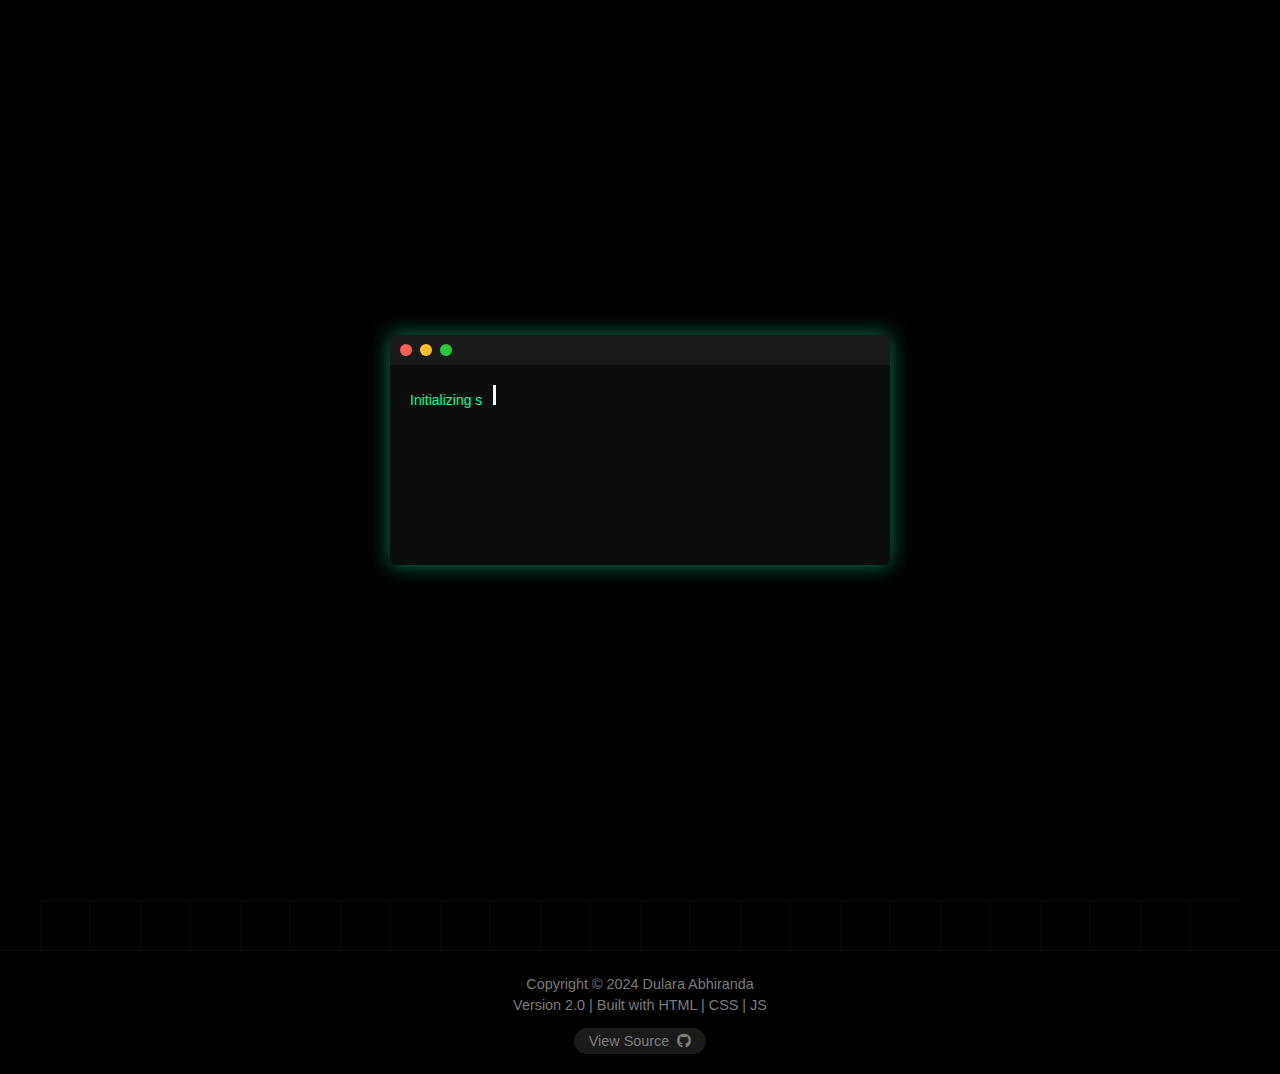
==== commit 479c8368: "Main" ====
--- a/index.html
+++ b/index.html
@@ -8,6 +8,24 @@
     <link rel="stylesheet" href="https://cdnjs.cloudflare.com/ajax/libs/font-awesome/6.4.0/css/all.min.css">
 </head>
 <body class="dark-theme">
+
+    <!-- Loading animation -->
+    <div id="loader-wrapper">
+        <div class="loader-content">
+          <div class="terminal">
+            <div class="terminal-header">
+              <div class="terminal-button"></div>
+              <div class="terminal-button"></div>
+              <div class="terminal-button"></div>
+            </div>
+            <div class="terminal-window">
+              <div class="terminal-text" id="terminal-text"></div>
+              <div class="cursor"></div>
+            </div>
+          </div>
+        </div>
+      </div>
+
     <!-- Canvas for interactive background -->
     <canvas id="background-canvas"></canvas>
     
--- a/styles.css
+++ b/styles.css
@@ -39,6 +39,94 @@
     flex-direction: column;
 }
 
+/* Loader Styles */
+#loader-wrapper {
+    position: fixed;
+    top: 0;
+    left: 0;
+    width: 100%;
+    height: 100%;
+    background: #000;
+    display: flex;
+    justify-content: center;
+    align-items: center;
+    z-index: 9999;
+    transition: opacity 0.5s ease-out, visibility 0.5s ease-out;
+  }
+  
+  .loader-content {
+    width: 500px;
+    max-width: 90%;
+  }
+  
+  .terminal {
+    background: #0d0d0d;
+    border-radius: 6px;
+    box-shadow: 0 0 20px rgba(0, 255, 170, 0.5);
+    overflow: hidden;
+  }
+  
+  .terminal-header {
+    background: #1a1a1a;
+    height: 30px;
+    display: flex;
+    align-items: center;
+    padding: 0 10px;
+  }
+  
+  .terminal-button {
+    width: 12px;
+    height: 12px;
+    border-radius: 50%;
+    margin-right: 8px;
+    background: #ff5f56;
+  }
+  
+  .terminal-button:nth-child(2) {
+    background: #ffbd2e;
+  }
+  
+  .terminal-button:nth-child(3) {
+    background: #27c93f;
+  }
+  
+  .terminal-window {
+    padding: 20px;
+    color: #00ff9d;
+    font-family: 'Courier New', monospace;
+    font-size: 14px;
+    line-height: 1.5;
+    height: 200px;
+    overflow: hidden;
+    position: relative;
+  }
+  
+  .terminal-text {
+    display: inline;
+  }
+  
+  .cursor {
+    display: inline-block;
+    width: 10px;
+    height: 20px;
+    background: #00ff9d;
+    margin-left: 4px;
+    animation: blink 1s infinite;
+  }
+  
+  @keyframes blink {
+    0%, 100% { opacity: 1; }
+    50% { opacity: 0; }
+  }
+  
+  /* When loading is complete, hide the loader */
+  body.loaded #loader-wrapper {
+    opacity: 0;
+    visibility: hidden;
+  }
+
+
+
 /* Canvas Background */
 #background-canvas {
     position: fixed;
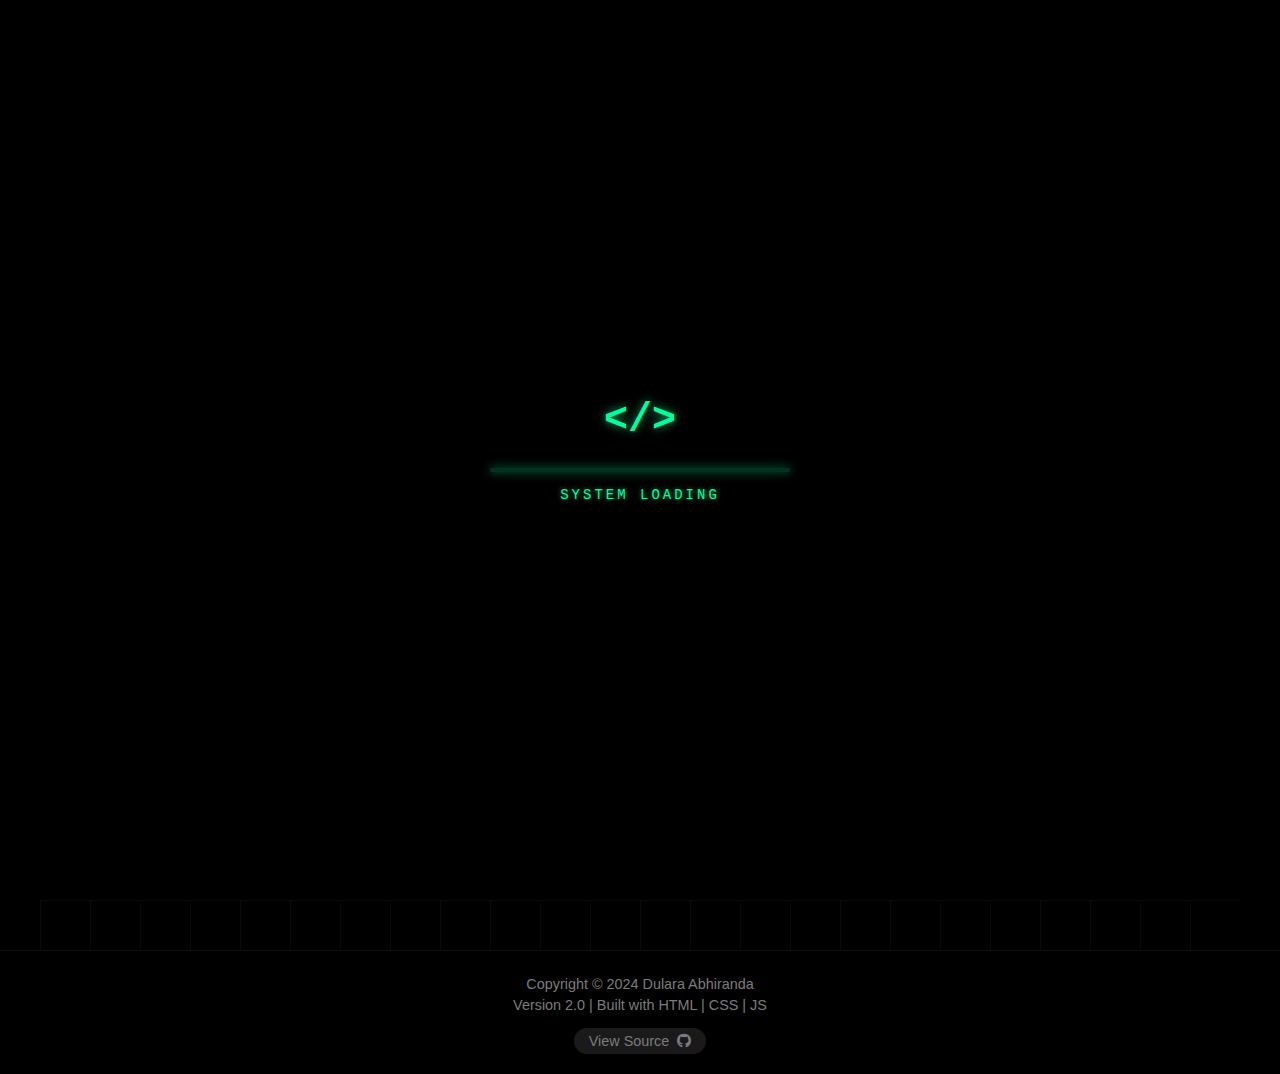
==== commit 51d5cfa3: "Main" ====
--- a/index.html
+++ b/index.html
@@ -12,17 +12,11 @@
     <!-- Loading animation -->
     <div id="loader-wrapper">
         <div class="loader-content">
-          <div class="terminal">
-            <div class="terminal-header">
-              <div class="terminal-button"></div>
-              <div class="terminal-button"></div>
-              <div class="terminal-button"></div>
-            </div>
-            <div class="terminal-window">
-              <div class="terminal-text" id="terminal-text"></div>
-              <div class="cursor"></div>
-            </div>
+          <div class="code-icon"><span>&lt;/&gt;</span></div>
+          <div class="loading-bar-container">
+            <div class="loading-bar"></div>
           </div>
+          <div class="loading-text">SYSTEM LOADING</div>
         </div>
       </div>
 
--- a/styles.css
+++ b/styles.css
@@ -40,6 +40,7 @@
 }
 
 /* Loader Styles */
+/* Loader Styles */
 #loader-wrapper {
     position: fixed;
     top: 0;
@@ -55,68 +56,65 @@
   }
   
   .loader-content {
-    width: 500px;
+    width: 300px;
     max-width: 90%;
-  }
-  
-  .terminal {
-    background: #0d0d0d;
-    border-radius: 6px;
-    box-shadow: 0 0 20px rgba(0, 255, 170, 0.5);
+    text-align: center;
+  }
+  
+  .code-icon {
+    margin-bottom: 25px;
+  }
+  
+  .code-icon span {
+    display: inline-block;
+    font-family: 'Courier New', monospace;
+    font-size: 40px;
+    font-weight: bold;
+    color: #00ff9d;
+    text-shadow: 0 0 10px rgba(0, 255, 157, 0.7);
+    animation: rotate 2s infinite linear;
+  }
+  
+  .loading-bar-container {
+    width: 100%;
+    height: 4px;
+    background: rgba(0, 255, 157, 0.2);
+    border-radius: 2px;
     overflow: hidden;
-  }
-  
-  .terminal-header {
-    background: #1a1a1a;
-    height: 30px;
-    display: flex;
-    align-items: center;
-    padding: 0 10px;
-  }
-  
-  .terminal-button {
-    width: 12px;
-    height: 12px;
-    border-radius: 50%;
-    margin-right: 8px;
-    background: #ff5f56;
-  }
-  
-  .terminal-button:nth-child(2) {
-    background: #ffbd2e;
-  }
-  
-  .terminal-button:nth-child(3) {
-    background: #27c93f;
-  }
-  
-  .terminal-window {
-    padding: 20px;
-    color: #00ff9d;
+    margin-bottom: 15px;
+    box-shadow: 0 0 10px rgba(0, 255, 157, 0.5);
+  }
+  
+  .loading-bar {
+    height: 100%;
+    width: 0%;
+    background: #00ff9d;
+    animation: fill 3s ease-in-out forwards;
+  }
+  
+  .loading-text {
     font-family: 'Courier New', monospace;
     font-size: 14px;
-    line-height: 1.5;
-    height: 200px;
-    overflow: hidden;
-    position: relative;
-  }
-  
-  .terminal-text {
-    display: inline;
-  }
-  
-  .cursor {
-    display: inline-block;
-    width: 10px;
-    height: 20px;
-    background: #00ff9d;
-    margin-left: 4px;
-    animation: blink 1s infinite;
+    letter-spacing: 3px;
+    color: #00ff9d;
+    text-shadow: 0 0 5px rgba(0, 255, 157, 0.7);
+    animation: blink 1.5s infinite;
+  }
+  
+  @keyframes rotate {
+    0% { transform: rotate(0deg); }
+    100% { transform: rotate(360deg); }
+  }
+  
+  @keyframes fill {
+    0% { width: 0%; }
+    80% { width: 80%; }
+    100% { width: 100%; }
   }
   
   @keyframes blink {
     0%, 100% { opacity: 1; }
-    50% { opacity: 0; }
+    50% { opacity: 0.5; }
   }
   
   /* When loading is complete, hide the loader */
@@ -124,7 +122,6 @@
     opacity: 0;
     visibility: hidden;
   }
-
 
 
 /* Canvas Background */
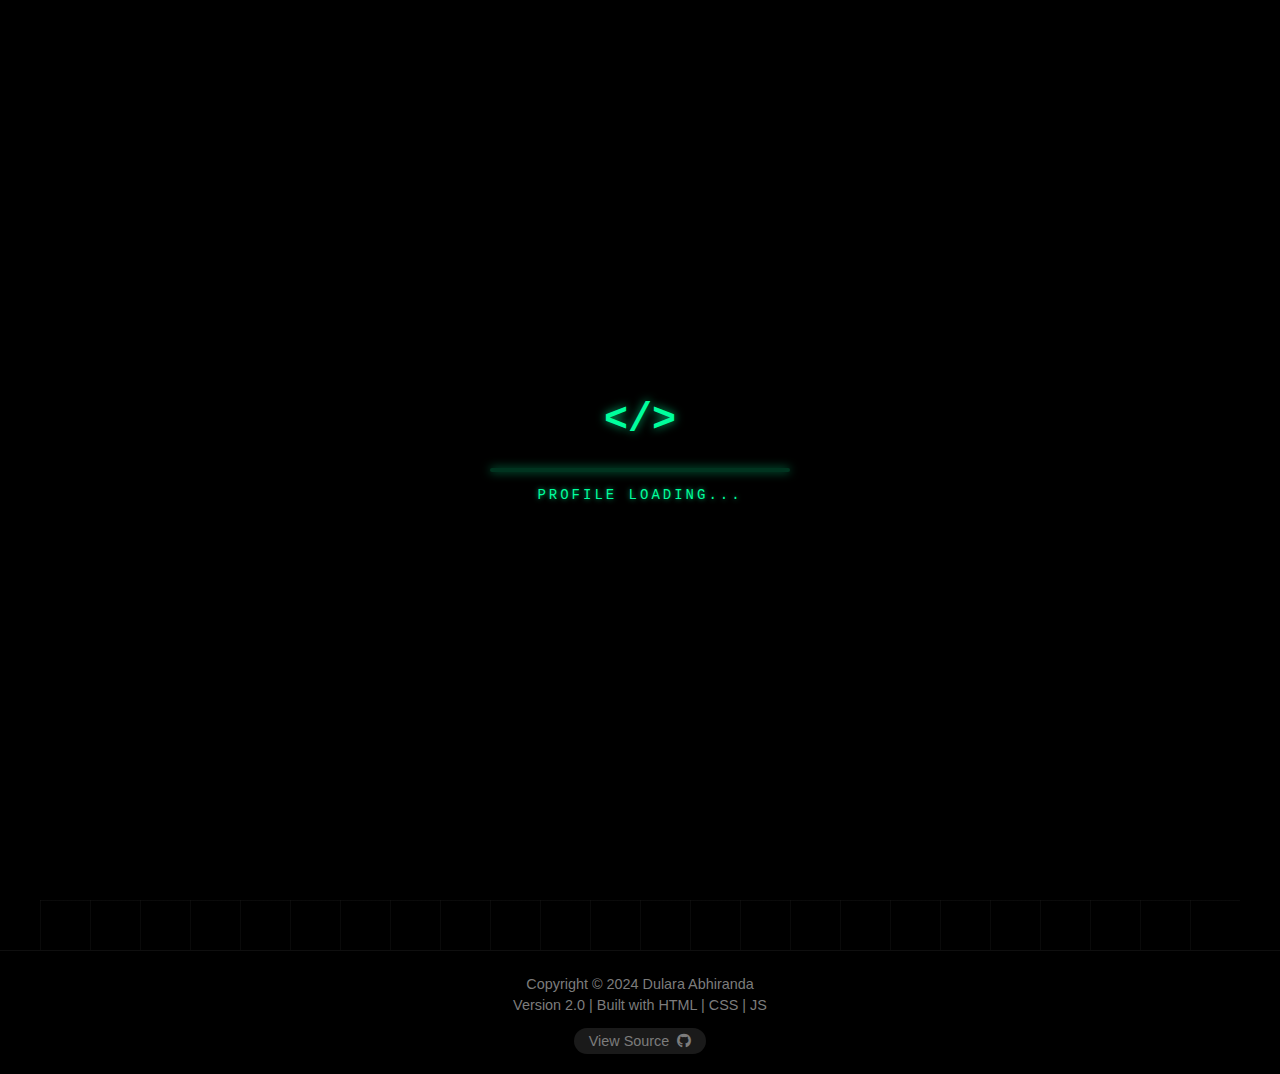
==== commit 3622883a: "Main" ====
--- a/index.html
+++ b/index.html
@@ -16,7 +16,7 @@
           <div class="loading-bar-container">
             <div class="loading-bar"></div>
           </div>
-          <div class="loading-text">SYSTEM LOADING</div>
+          <div class="loading-text">PROFILE LOADING...</div>
         </div>
       </div>
 
